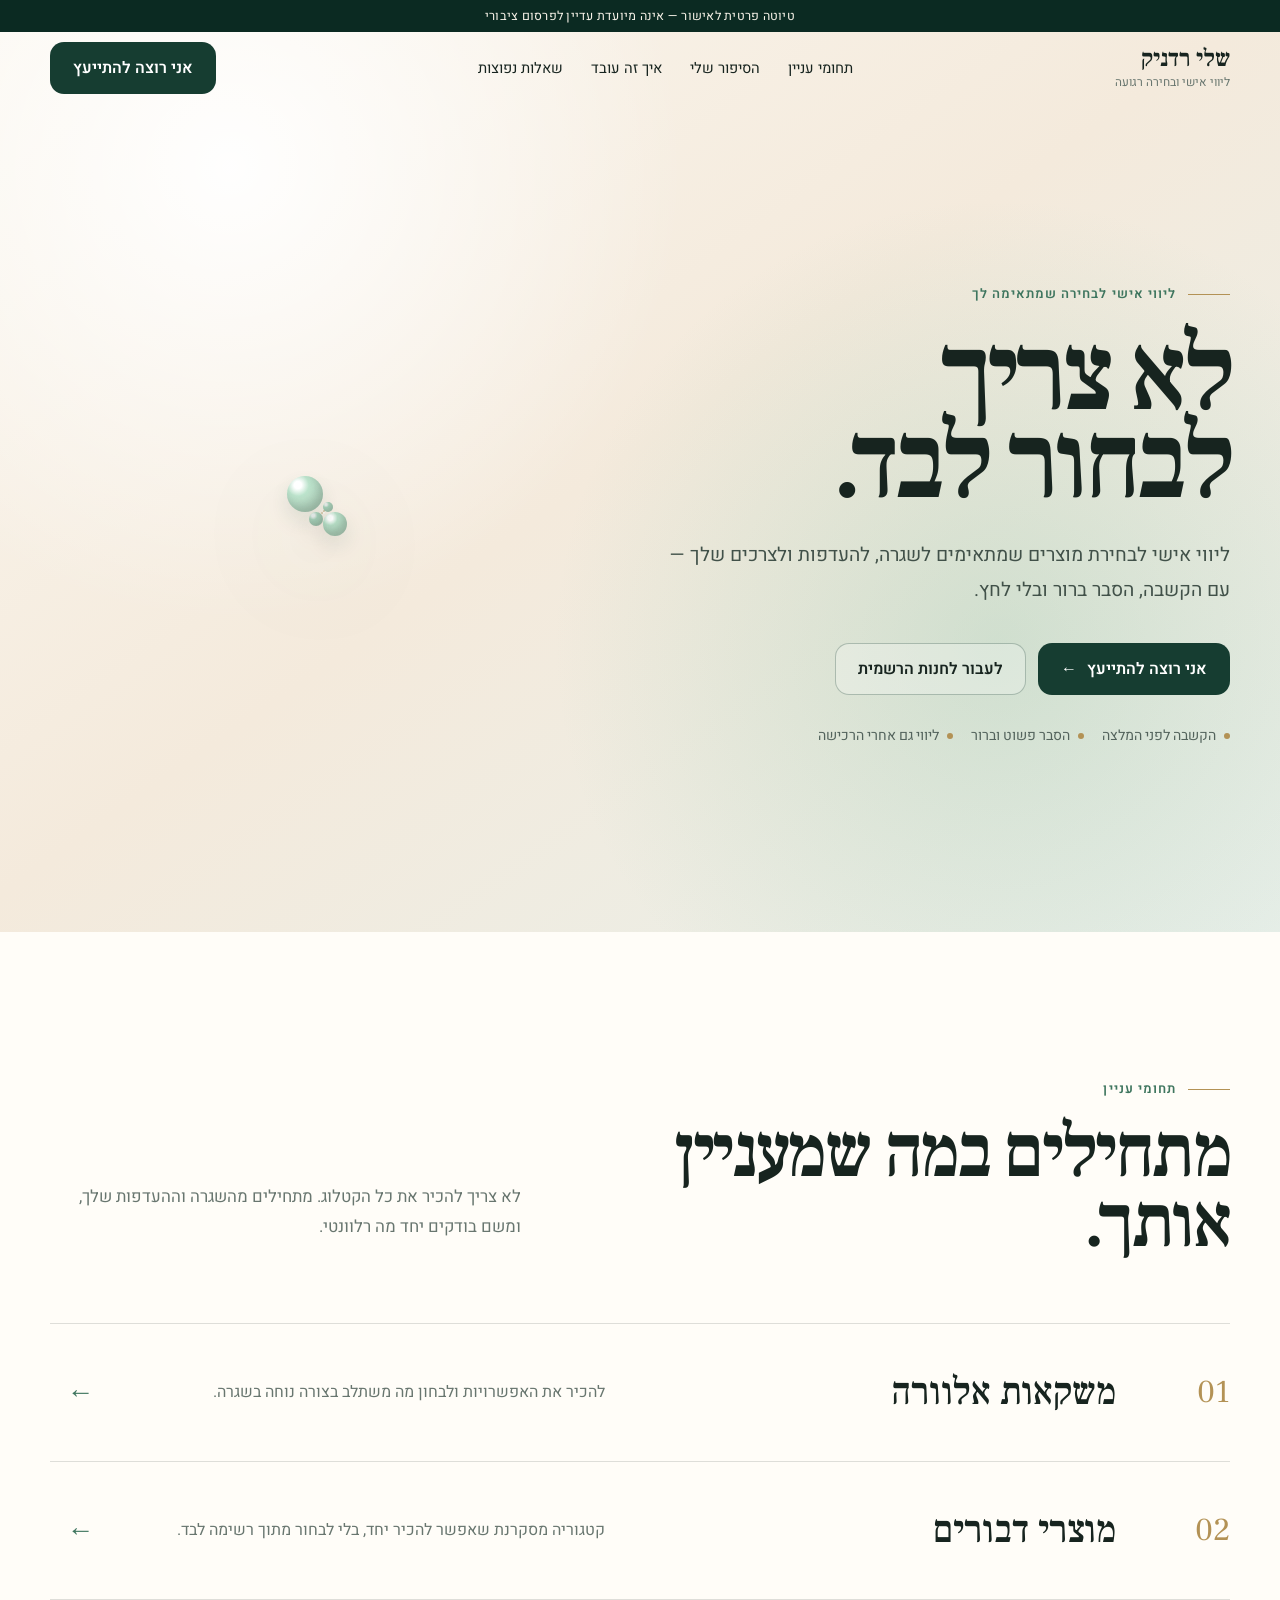
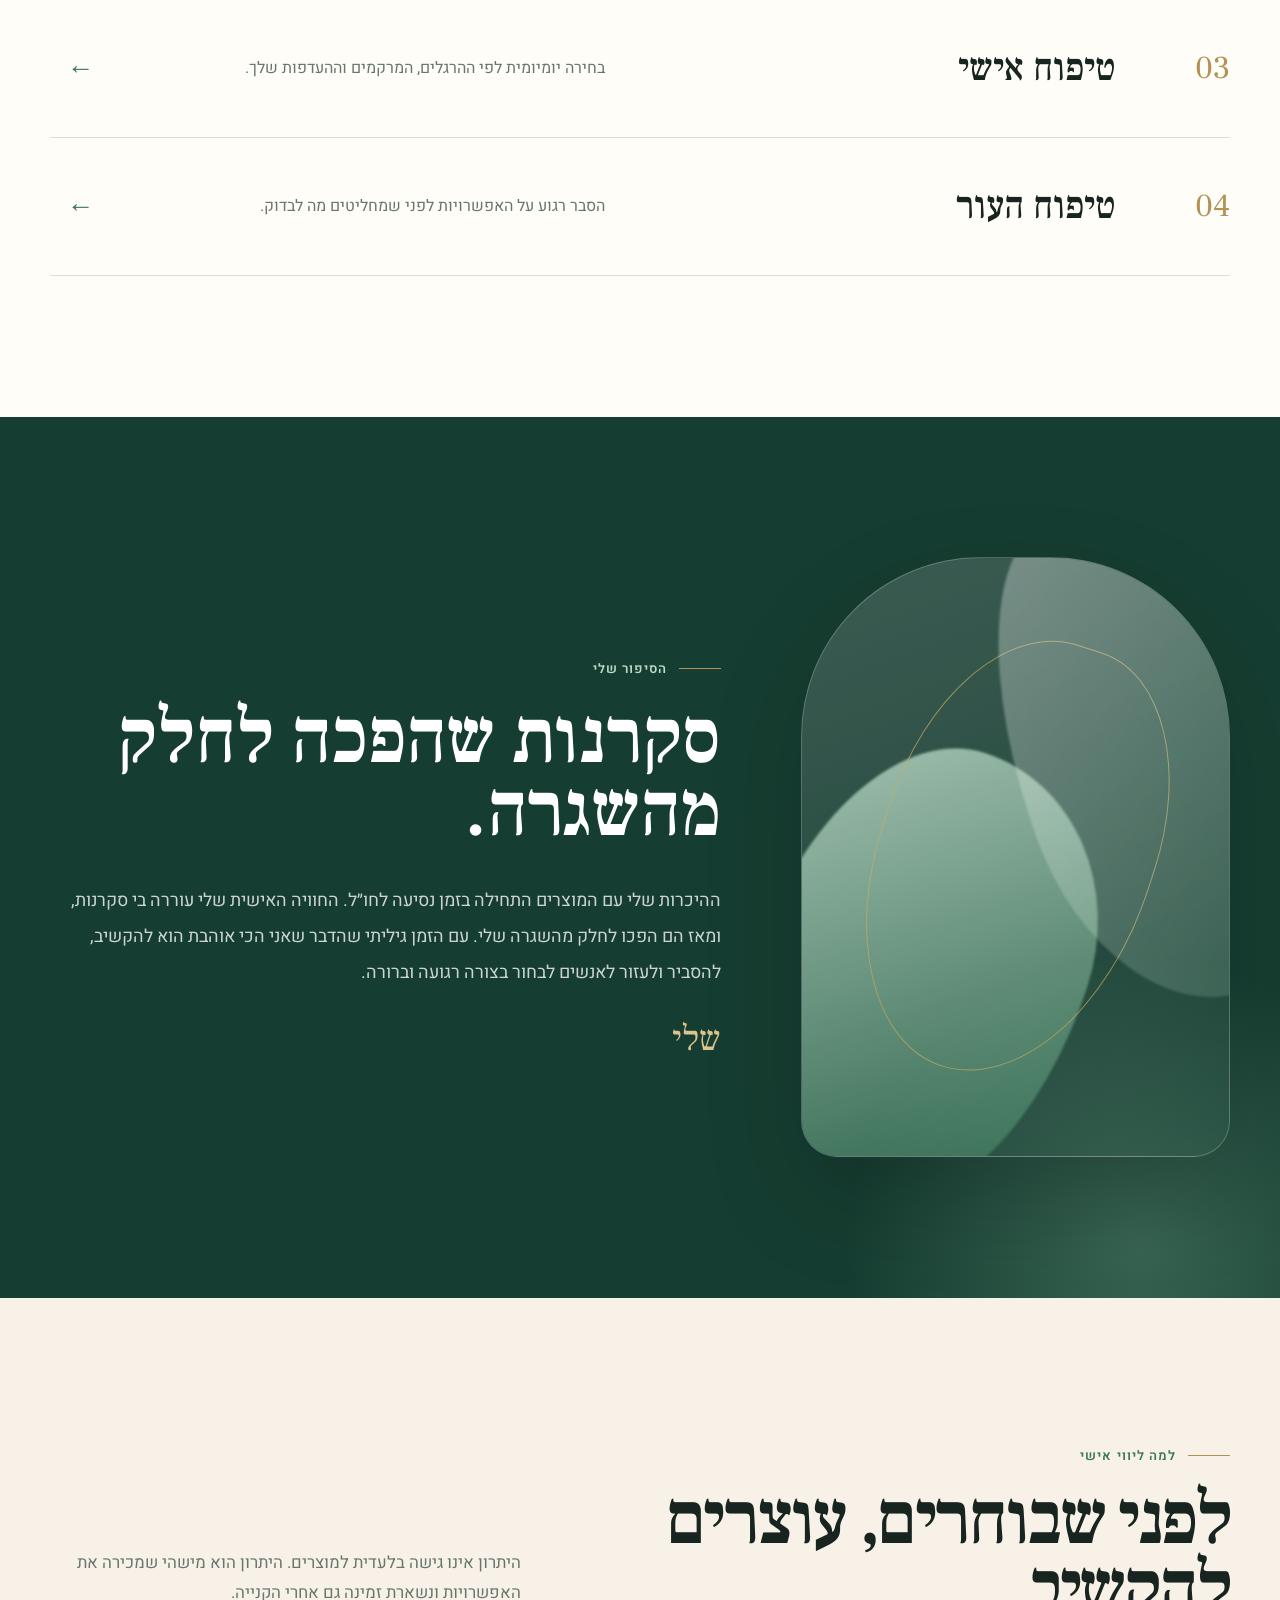
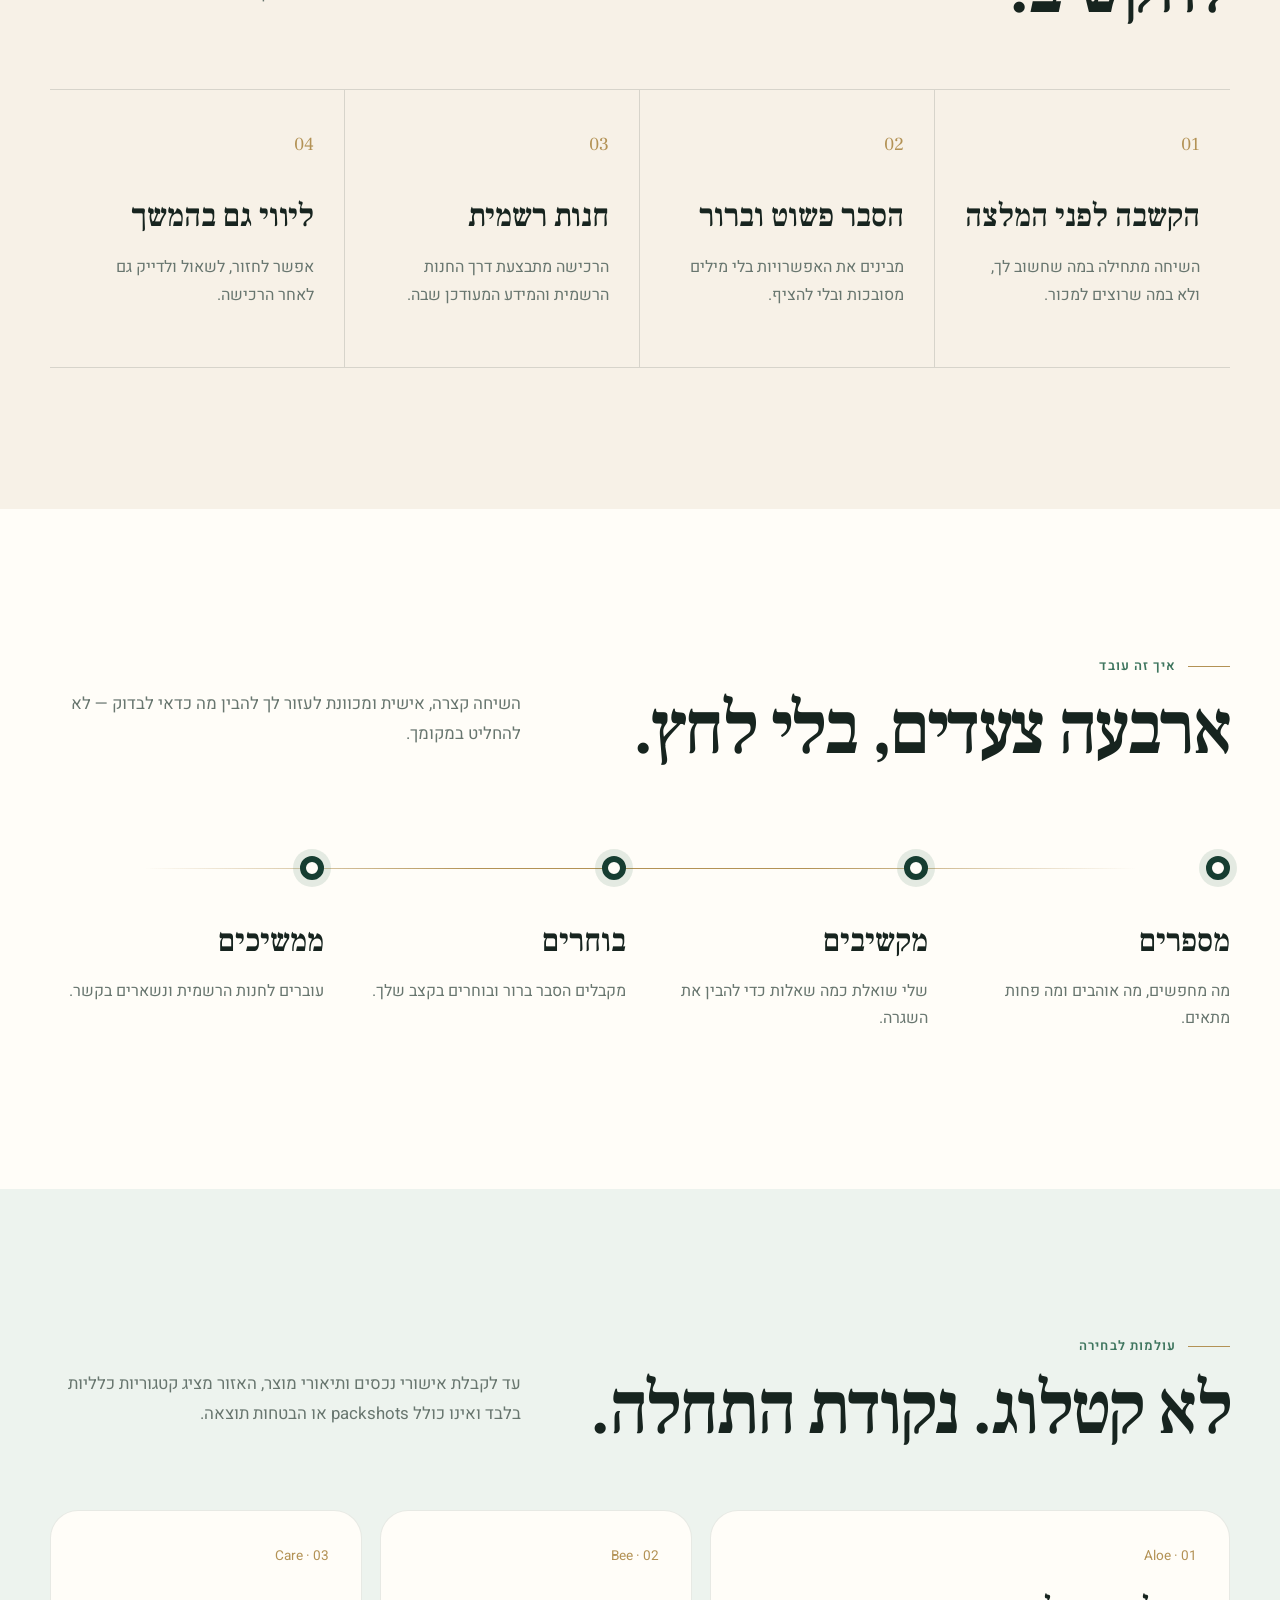
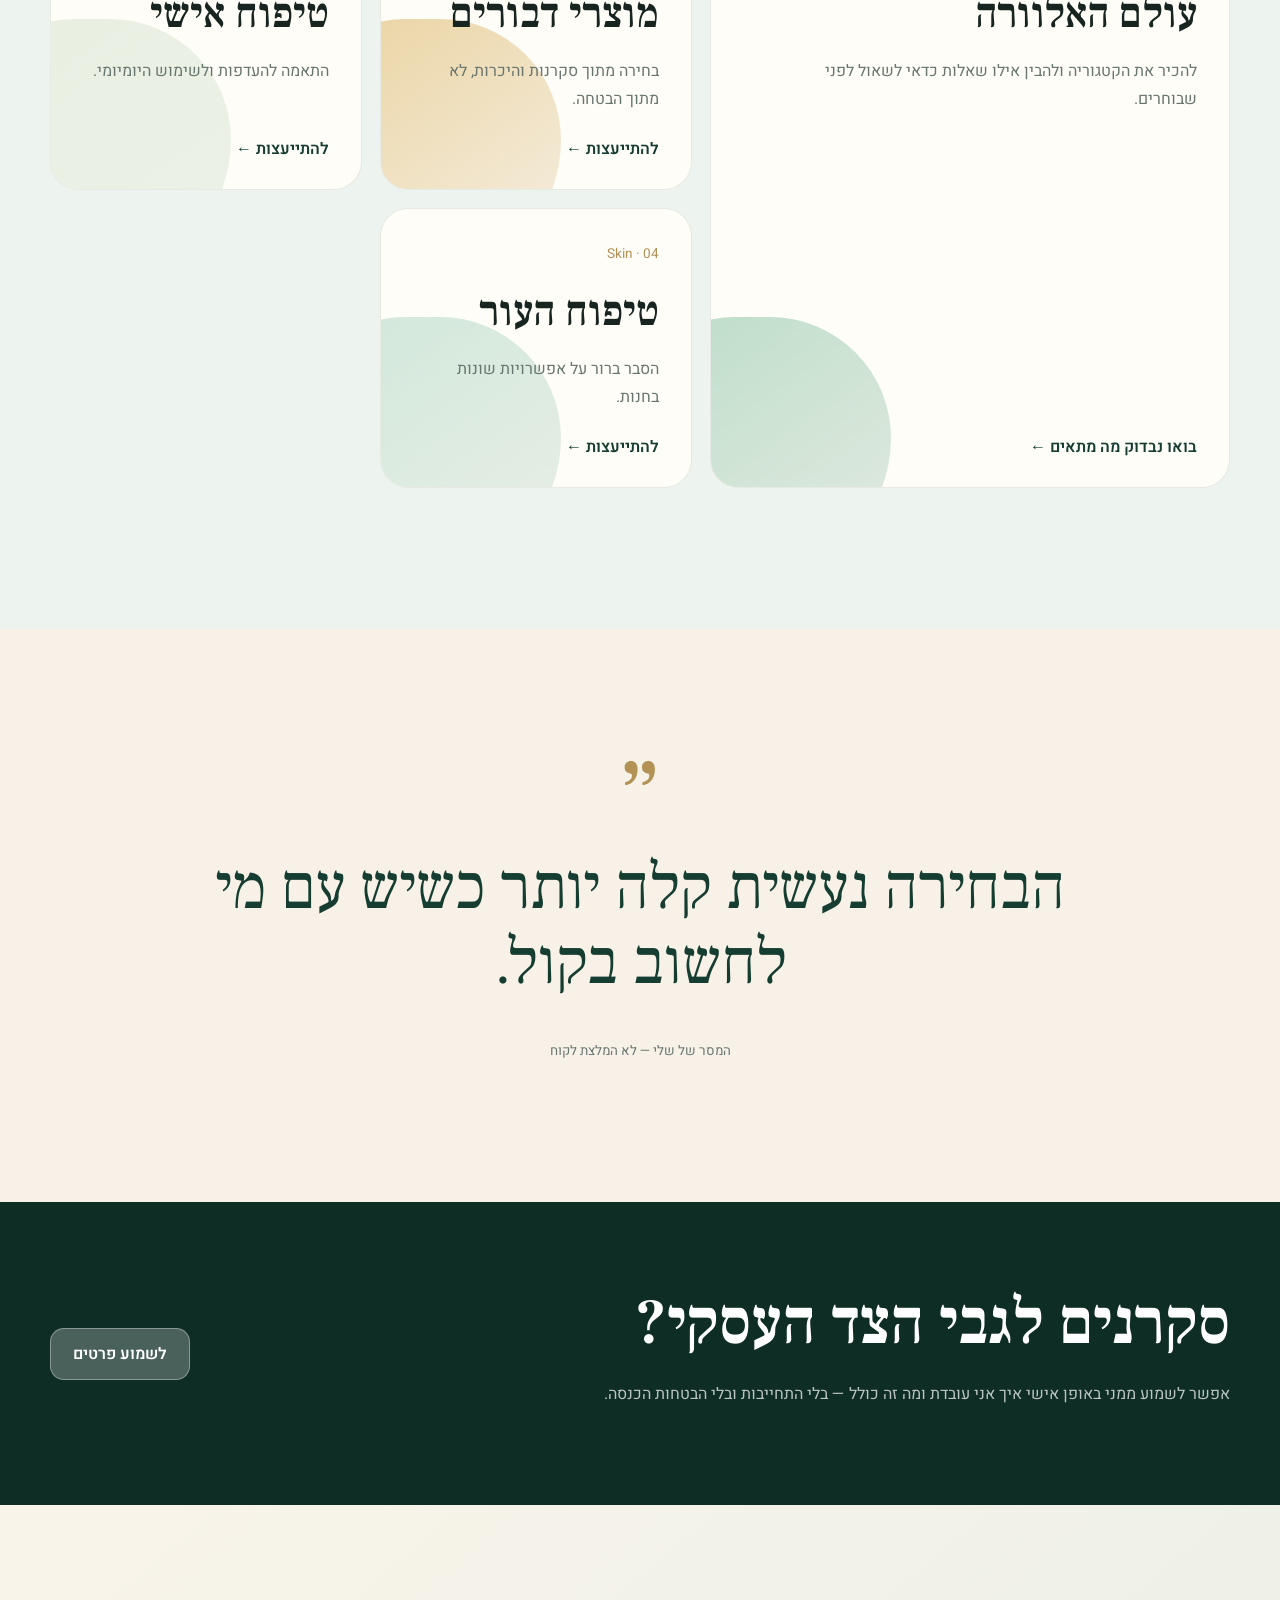
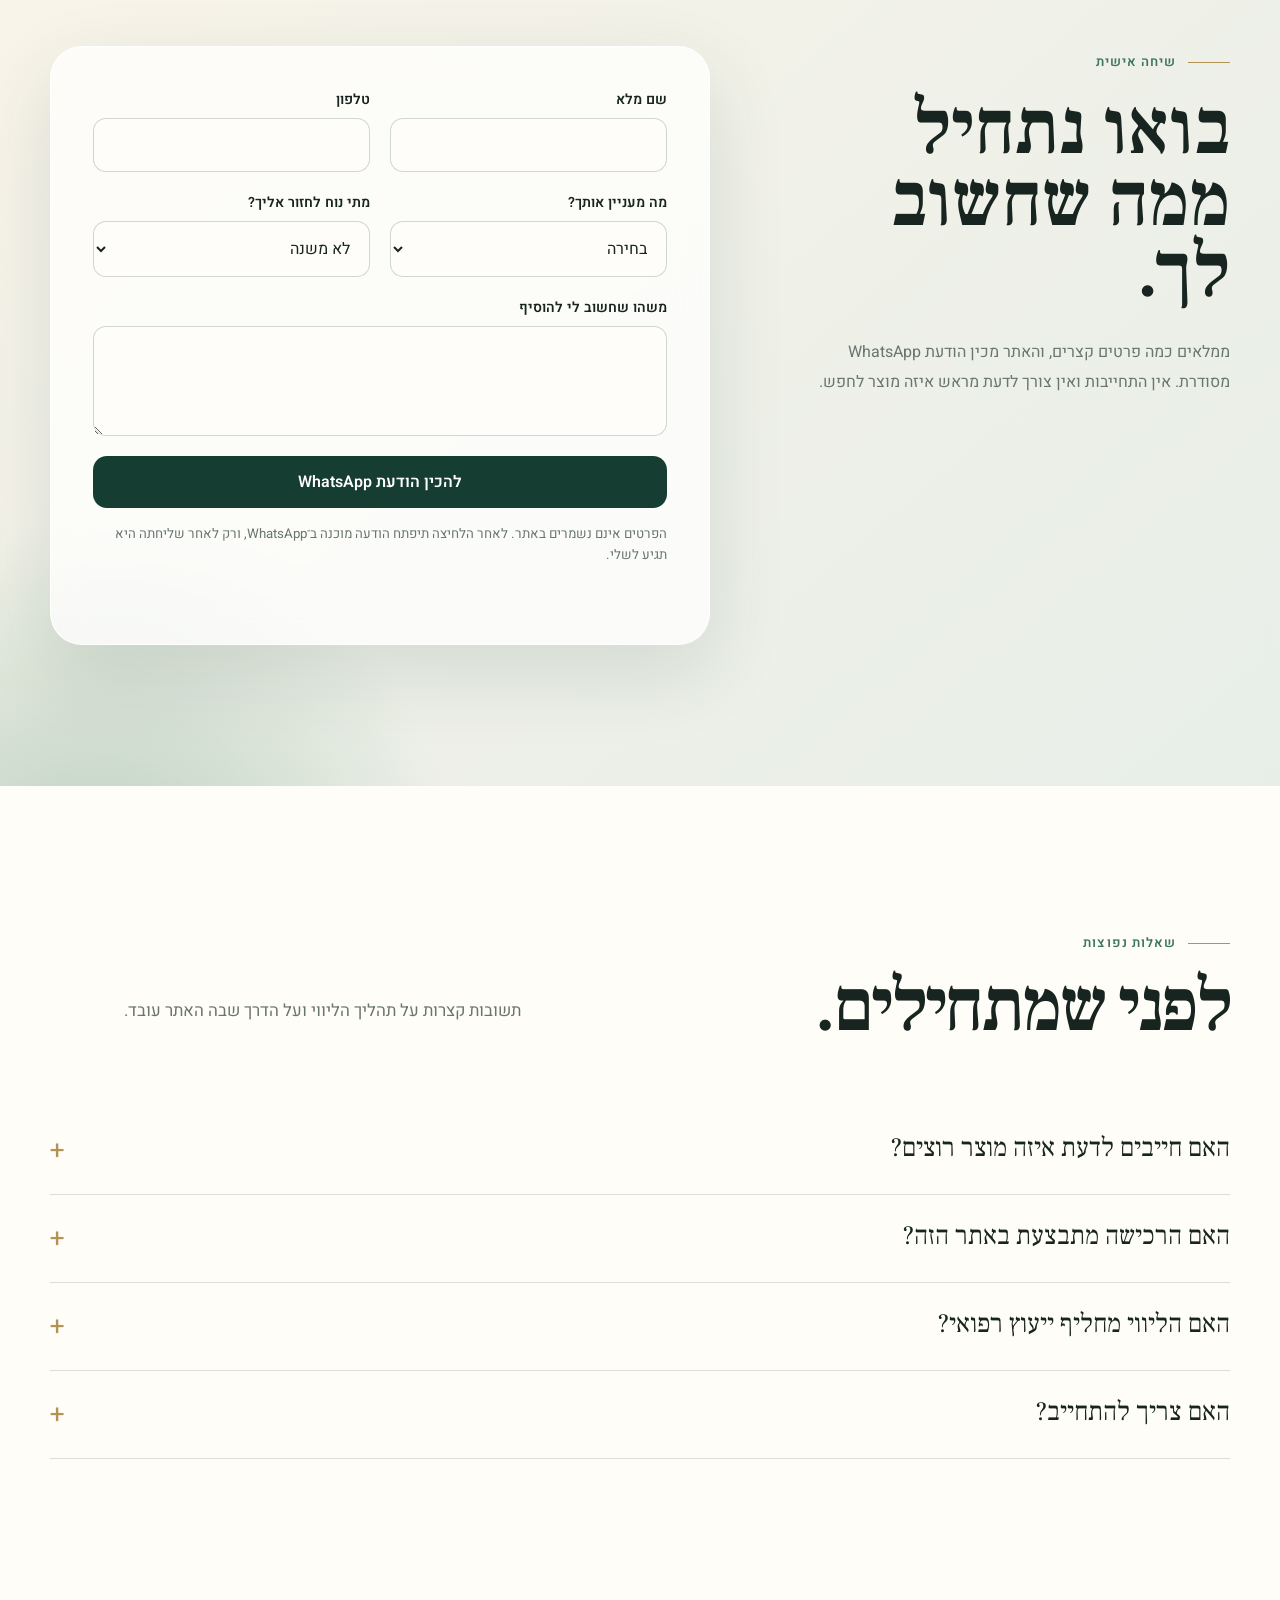
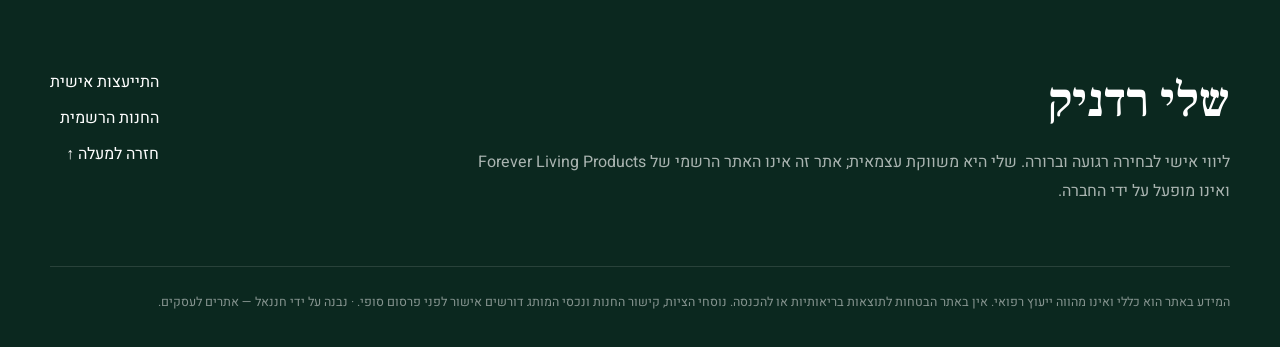
==== index.html @ 289d6b4d "Add finished animated website" ====
<!doctype html>
<html lang="he" dir="rtl">
<head>
  <meta charset="utf-8">
  <meta name="viewport" content="width=device-width,initial-scale=1,viewport-fit=cover">
  <meta name="theme-color" content="#153d31">
  <meta name="robots" content="noindex,nofollow">
  <meta name="description" content="ליווי אישי של שלי רדניק לבחירה רגועה וברורה מתוך מגוון מוצרי Forever.">
  <meta property="og:title" content="שלי רדניק — לא צריך לבחור לבד">
  <meta property="og:description" content="ליווי אישי, הקשבה והסבר ברור לפני ואחרי הרכישה.">
  <meta property="og:type" content="website">
  <title>שלי רדניק — ליווי אישי לבחירה רגועה</title>
  <link rel="preconnect" href="https://fonts.googleapis.com">
  <link rel="preconnect" href="https://fonts.gstatic.com" crossorigin>
  <link href="https://fonts.googleapis.com/css2?family=Frank+Ruhl+Libre:wght@500;600&family=Heebo:wght@400;500;600&display=swap" rel="stylesheet">
  <style>
    :root{--ivory:#f7f1e7;--paper:#fffdf8;--forest:#163d31;--forest-2:#0e2d25;--leaf:#3f765f;--aloe:#9ac7ad;--aloe-soft:#dcebe1;--ink:#17241f;--muted:#68766f;--gold:#b39255;--line:rgba(23,36,31,.14);--shadow:0 28px 80px rgba(18,55,44,.12);--radius:28px;--ease:cubic-bezier(.22,1,.36,1)}
    *{box-sizing:border-box}html{scroll-behavior:smooth;background:var(--ivory)}body{margin:0;background:var(--ivory);color:var(--ink);font-family:"Heebo",sans-serif;overflow-x:hidden}a{color:inherit;text-decoration:none}button,input,select,textarea{font:inherit}img,svg{display:block;max-width:100%}.container{width:min(1180px,calc(100% - 40px));margin-inline:auto}.skip{position:fixed;inset-inline-start:16px;top:-80px;z-index:9999;background:#fff;color:#000;padding:12px 16px;border-radius:12px}.skip:focus{top:16px}.preview{position:relative;z-index:80;text-align:center;background:#0b2a22;color:#f8f3e9;font-size:.78rem;padding:7px 16px;letter-spacing:.02em}.header{position:fixed;top:29px;inset-inline:0;z-index:70;transition:.4s var(--ease)}.header.scrolled{top:0;background:rgba(247,241,231,.88);backdrop-filter:blur(16px);border-bottom:1px solid var(--line)}.nav{height:78px;display:flex;align-items:center;justify-content:space-between;gap:24px}.brand{display:flex;flex-direction:column;line-height:1.05}.brand strong{font-family:"Frank Ruhl Libre",serif;font-size:1.5rem;font-weight:600}.brand span{font-size:.74rem;color:var(--muted);margin-top:6px}.links{display:flex;gap:28px;font-size:.92rem}.links a{position:relative}.links a:after{content:"";position:absolute;inset-inline:0;bottom:-8px;height:1px;background:var(--gold);transform:scaleX(0);transition:.3s}.links a:hover:after,.links a:focus-visible:after{transform:scaleX(1)}.nav-cta,.button{min-height:52px;display:inline-flex;align-items:center;justify-content:center;gap:10px;padding:0 22px;border-radius:14px;border:1px solid transparent;font-weight:600;transition:.3s var(--ease);cursor:pointer}.nav-cta,.primary{background:var(--forest);color:#fff}.nav-cta:hover,.primary:hover{background:var(--forest-2);transform:translateY(-2px)}.secondary{border-color:rgba(22,61,49,.28);background:rgba(255,255,255,.25)}.secondary:hover{background:#fff}.button:focus-visible,.nav-cta:focus-visible,.links a:focus-visible,input:focus-visible,select:focus-visible,textarea:focus-visible,summary:focus-visible{outline:3px solid rgba(179,146,85,.65);outline-offset:4px}.menu{display:none;border:0;background:transparent;width:44px;height:44px}.mobile-nav{display:none}
    .hero{min-height:100svh;position:relative;isolation:isolate;display:grid;align-items:center;padding:150px 0 90px;background:linear-gradient(145deg,#fbf7ef 0%,#f4eadc 48%,#e8efe9 100%)}.hero:before{content:"";position:absolute;inset:0;z-index:-4;background:radial-gradient(circle at 18% 15%,rgba(255,255,255,.95),transparent 35%),radial-gradient(circle at 78% 68%,rgba(121,184,151,.26),transparent 38%)}.hero-grid{display:grid;grid-template-columns:minmax(0,1.02fr) minmax(380px,.98fr);align-items:center;gap:64px}.hero-copy{position:relative;z-index:5}.kicker,.eyebrow{display:inline-flex;align-items:center;gap:12px;color:var(--leaf);font-size:.82rem;font-weight:600;letter-spacing:.08em}.kicker:before,.eyebrow:before{content:"";width:42px;height:1px;background:var(--gold)}h1,h2,h3{font-family:"Frank Ruhl Libre",serif;margin:0;font-weight:600}h1{font-size:clamp(4rem,8.4vw,8.8rem);line-height:.82;letter-spacing:-.045em;margin:28px 0 30px;max-width:760px}h1 span{display:block}.hero-copy>p{font-size:clamp(1.05rem,1.5vw,1.28rem);line-height:1.8;max-width:590px;color:#415149}.actions{display:flex;flex-wrap:wrap;gap:12px;margin-top:36px}.microtrust{display:flex;flex-wrap:wrap;gap:18px;margin-top:30px;color:#53635c;font-size:.88rem}.microtrust span{display:flex;align-items:center;gap:8px}.microtrust i{width:6px;height:6px;border-radius:50%;background:var(--gold)}
    .liquid-stage{position:relative;aspect-ratio:1/1;max-width:610px;margin-inline:auto;filter:drop-shadow(0 34px 55px rgba(27,74,57,.16))}.liquid-orb{position:absolute;border-radius:46% 54% 58% 42%/46% 43% 57% 54%;background:linear-gradient(145deg,rgba(255,255,255,.88),rgba(117,190,151,.28) 42%,rgba(22,73,54,.2));border:1px solid rgba(255,255,255,.72);box-shadow:inset 22px 18px 36px rgba(255,255,255,.55),inset -24px -30px 60px rgba(26,85,63,.14),0 24px 80px rgba(35,95,72,.15);backdrop-filter:blur(5px);animation:float 12s ease-in-out infinite}.orb-a{width:72%;height:72%;inset:9% 4% auto auto}.orb-b{width:46%;height:46%;inset:auto auto 5% 5%;animation-delay:-4s;animation-duration:14s}.orb-c{width:22%;height:22%;inset:8% auto auto 8%;animation-delay:-7s;animation-duration:10s}.leaf{position:absolute;width:14%;height:62%;bottom:10%;left:43%;border-radius:90% 10% 90% 10%/82% 14% 86% 18%;transform-origin:50% 100%;background:linear-gradient(90deg,rgba(17,76,52,.9),rgba(120,190,145,.72) 52%,rgba(236,255,241,.72));box-shadow:inset -8px 0 18px rgba(8,52,35,.22),0 18px 45px rgba(23,68,51,.14)}.leaf:nth-child(4){transform:rotate(-30deg) scale(.94)}.leaf:nth-child(5){transform:rotate(-14deg) scale(1.02)}.leaf:nth-child(6){transform:rotate(4deg) scale(1.08)}.leaf:nth-child(7){transform:rotate(22deg) scale(.98)}.leaf:nth-child(8){transform:rotate(38deg) scale(.88)}.water-ring{position:absolute;border:1px solid rgba(179,146,85,.5);border-radius:50%;animation:ring 8s ease-in-out infinite}.ring-a{width:86%;height:26%;left:5%;bottom:7%;transform:rotate(-8deg)}.ring-b{width:65%;height:20%;right:2%;top:16%;transform:rotate(14deg);animation-delay:-3s}.droplet{position:absolute;border-radius:50%;background:radial-gradient(circle at 30% 25%,#fff 0 10%,rgba(167,222,194,.75) 30%,rgba(39,109,78,.32));box-shadow:inset -4px -6px 10px rgba(14,63,44,.2),0 9px 22px rgba(25,71,53,.13);animation:drift 8s ease-in-out infinite}.drop-1{width:24px;height:24px;top:17%;left:18%}.drop-2{width:14px;height:14px;top:34%;right:2%;animation-delay:-2s}.drop-3{width:36px;height:36px;bottom:17%;right:10%;animation-delay:-5s}.drop-4{width:10px;height:10px;bottom:10%;left:17%;animation-delay:-3s}@keyframes float{0%,100%{transform:translate3d(0,0,0) rotate(-2deg) scale(1)}50%{transform:translate3d(0,-14px,0) rotate(2deg) scale(1.025)}}@keyframes drift{0%,100%{transform:translate3d(0,0,0)}50%{transform:translate3d(7px,-14px,0)}}@keyframes ring{0%,100%{opacity:.35;scale:.96}50%{opacity:.75;scale:1.03}}
    .section{padding:clamp(90px,11vw,160px) 0}.section-head{display:grid;grid-template-columns:1fr .72fr;gap:56px;align-items:end;margin-bottom:64px}.section-head h2{font-size:clamp(2.8rem,5.8vw,6.5rem);line-height:.94;letter-spacing:-.035em;margin-top:20px}.section-head p{color:var(--muted);font-size:1.05rem;line-height:1.8}.interests{background:var(--paper)}.interest-list{border-top:1px solid var(--line)}.interest{display:grid;grid-template-columns:90px 1fr 1fr 44px;align-items:center;gap:24px;min-height:138px;border-bottom:1px solid var(--line);transition:.35s var(--ease);cursor:pointer}.interest:hover{padding-inline:16px;background:linear-gradient(90deg,rgba(220,235,225,.5),transparent)}.num{font-family:"Frank Ruhl Libre";font-size:2rem;color:var(--gold)}.interest strong{font-family:"Frank Ruhl Libre";font-size:clamp(1.8rem,3vw,3rem);font-weight:500}.interest p{color:var(--muted);line-height:1.7}.interest .arrow{font-size:1.7rem;color:var(--leaf);transition:.3s}.interest:hover .arrow{transform:translateX(-7px)}
    .story{position:relative;background:var(--forest);color:#fff;overflow:hidden}.story:before{content:"";position:absolute;width:620px;height:620px;border-radius:50%;inset:auto -170px -260px auto;background:radial-gradient(circle,rgba(144,199,167,.28),transparent 67%)}.story-grid{display:grid;grid-template-columns:.78fr 1.22fr;gap:80px;align-items:center}.portrait-art{position:relative;min-height:600px;border-radius:180px 180px 36px 36px;background:linear-gradient(160deg,rgba(255,255,255,.16),rgba(255,255,255,.02));border:1px solid rgba(255,255,255,.22);overflow:hidden;box-shadow:0 40px 100px rgba(0,0,0,.16)}.portrait-art:before,.portrait-art:after{content:"";position:absolute;border-radius:48% 52% 42% 58%/58% 42% 58% 42%;filter:blur(1px)}.portrait-art:before{width:76%;height:76%;bottom:-7%;left:-10%;background:linear-gradient(145deg,rgba(211,239,220,.72),rgba(51,126,87,.5));transform:rotate(18deg)}.portrait-art:after{width:58%;height:85%;top:-9%;right:-8%;background:linear-gradient(145deg,rgba(255,255,255,.34),rgba(149,208,173,.16));transform:rotate(-20deg)}.portrait-line{position:absolute;inset:13% 18%;border:1px solid rgba(205,172,100,.65);border-radius:50% 45% 55% 50%;transform:rotate(18deg)}.story-copy .eyebrow{color:#badbc8}.story-copy h2{font-size:clamp(3rem,6vw,6.5rem);line-height:.95;margin:24px 0 34px}.story-copy p{font-size:1.12rem;line-height:2;color:rgba(255,255,255,.78);max-width:650px}.signature{font-family:"Frank Ruhl Libre";font-size:2.2rem;color:#dcc48d;margin-top:26px}
    .benefits{background:var(--ivory)}.benefit-grid{display:grid;grid-template-columns:repeat(4,1fr);gap:0;border-top:1px solid var(--line);border-bottom:1px solid var(--line)}.benefit{padding:42px 30px;min-height:270px;border-inline-start:1px solid var(--line)}.benefit:first-child{border-inline-start:0}.benefit .num{font-size:1.15rem}.benefit h3{font-size:2rem;margin:38px 0 16px}.benefit p{color:var(--muted);line-height:1.75}.process{background:var(--paper)}.steps{position:relative;display:grid;grid-template-columns:repeat(4,1fr);gap:28px}.steps:before{content:"";position:absolute;top:38px;inset-inline:8% 8%;height:1px;background:linear-gradient(90deg,transparent,var(--gold),var(--gold),transparent)}.step{position:relative;padding-top:90px}.step-dot{position:absolute;top:26px;inset-inline-start:0;width:24px;height:24px;border-radius:50%;background:var(--paper);border:6px solid var(--forest);box-shadow:0 0 0 7px rgba(63,118,95,.14)}.step h3{font-size:2rem;margin-bottom:14px}.step p{color:var(--muted);line-height:1.7}.categories{background:#edf3ee}.mosaic{display:grid;grid-template-columns:1.25fr .75fr .75fr;grid-template-rows:repeat(2,280px);gap:18px}.tile{position:relative;overflow:hidden;border-radius:var(--radius);padding:32px;background:var(--paper);border:1px solid rgba(22,61,49,.1);isolation:isolate}.tile:first-child{grid-row:1/3}.tile:before{content:"";position:absolute;z-index:-1;width:260px;height:260px;border-radius:46% 54% 62% 38%;left:-80px;bottom:-90px;background:linear-gradient(145deg,rgba(159,207,179,.7),rgba(31,100,70,.12));transition:.7s var(--ease)}.tile:nth-child(2):before{background:linear-gradient(145deg,rgba(222,188,112,.65),rgba(163,118,45,.1))}.tile:nth-child(3):before{background:linear-gradient(145deg,rgba(230,238,222,.9),rgba(71,135,88,.1))}.tile:nth-child(4):before{background:linear-gradient(145deg,rgba(203,229,215,.9),rgba(74,133,103,.12))}.tile:hover:before{transform:translate(22px,-18px) rotate(18deg) scale(1.12)}.tile span{color:var(--gold);font-size:.85rem}.tile h3{font-size:clamp(2rem,3.3vw,3.8rem);margin:20px 0 14px;max-width:350px}.tile p{color:var(--muted);max-width:380px;line-height:1.75}.tile a{position:absolute;bottom:28px;right:32px;font-weight:600;color:var(--forest)}
    .quote{background:var(--ivory)}.quote-wrap{max-width:940px;margin:auto;text-align:center}.quote-mark{font-family:"Frank Ruhl Libre";font-size:7rem;line-height:.4;color:var(--gold)}blockquote{font-family:"Frank Ruhl Libre";font-size:clamp(2.3rem,5vw,5.3rem);line-height:1.18;margin:36px 0;color:var(--forest)}.quote small{color:var(--muted)}.opportunity{background:var(--forest-2);color:#fff;padding:80px 0}.opportunity-inner{display:grid;grid-template-columns:1fr auto;gap:30px;align-items:center}.opportunity h2{font-size:clamp(2.5rem,5vw,5rem)}.opportunity p{color:rgba(255,255,255,.72);max-width:680px;line-height:1.8}.opportunity .secondary{color:#fff;border-color:rgba(255,255,255,.35)}
    .guidance{position:relative;overflow:hidden;background:linear-gradient(140deg,#f9f4e9,#e7eee8)}.guidance:before{content:"";position:absolute;width:780px;height:780px;border-radius:50%;left:-300px;bottom:-500px;background:radial-gradient(circle,rgba(73,137,103,.32),transparent 68%)}.guidance-grid{display:grid;grid-template-columns:.8fr 1.2fr;gap:80px;align-items:start}.guidance-copy h2{font-size:clamp(3.2rem,6vw,6.5rem);line-height:.93;margin:22px 0 28px}.guidance-copy p{color:var(--muted);line-height:1.9}.form{position:relative;background:rgba(255,255,255,.74);border:1px solid rgba(255,255,255,.9);backdrop-filter:blur(18px);padding:42px;border-radius:32px;box-shadow:var(--shadow)}.form-grid{display:grid;grid-template-columns:1fr 1fr;gap:20px}.field{display:flex;flex-direction:column;gap:8px}.field.full{grid-column:1/-1}.field label{font-size:.88rem;font-weight:600}.field input,.field select,.field textarea{width:100%;border:1px solid rgba(22,61,49,.2);background:#fffdf9;border-radius:13px;padding:14px 15px;color:var(--ink);min-height:50px}.field textarea{min-height:110px;resize:vertical}.form-note{font-size:.83rem;color:var(--muted);line-height:1.55;margin-top:16px}.form-status{min-height:24px;margin-top:12px;color:var(--forest);font-weight:600}.faq{background:var(--paper)}details{border-bottom:1px solid var(--line);padding:24px 0}summary{cursor:pointer;font-family:"Frank Ruhl Libre";font-size:1.65rem;list-style:none;display:flex;justify-content:space-between;gap:20px}summary::-webkit-details-marker{display:none}summary:after{content:"+";color:var(--gold);font-family:"Heebo"}details[open] summary:after{content:"−"}details p{color:var(--muted);line-height:1.8;max-width:800px}.footer{background:#0b281f;color:#fff;padding:70px 0 34px}.footer-grid{display:grid;grid-template-columns:1fr auto;gap:60px}.footer h2{font-size:3rem}.footer p{max-width:760px;color:rgba(255,255,255,.65);line-height:1.8}.footer-links{display:grid;gap:12px;align-content:start}.legal{border-top:1px solid rgba(255,255,255,.12);margin-top:44px;padding-top:24px;font-size:.78rem;color:rgba(255,255,255,.5);line-height:1.8}.reveal{opacity:0;transform:translateY(30px);transition:opacity .75s var(--ease),transform .75s var(--ease)}.reveal.visible{opacity:1;transform:none}.intro{opacity:0;transform:translateY(26px);animation:intro .85s var(--ease) forwards}.intro-2{animation-delay:.08s}.intro-3{animation-delay:.16s}.intro-4{animation-delay:.26s}.intro-5{animation-delay:.36s}@keyframes intro{to{opacity:1;transform:none}}
    @media(max-width:900px){.links,.nav-cta{display:none}.menu{display:block}.mobile-nav{position:fixed;inset:107px 20px auto;z-index:68;background:rgba(255,253,248,.96);border:1px solid var(--line);border-radius:20px;padding:14px;box-shadow:var(--shadow);transform:translateY(-18px);opacity:0;pointer-events:none;transition:.3s}.mobile-nav.open{display:grid;opacity:1;transform:none;pointer-events:auto}.mobile-nav a{padding:13px 10px;border-bottom:1px solid var(--line)}.hero{padding-top:145px}.hero-grid,.story-grid,.guidance-grid{grid-template-columns:1fr}.hero-copy{order:1}.liquid-stage{order:0;width:min(85vw,520px)}h1{font-size:clamp(4.4rem,17vw,7rem)}.section-head{grid-template-columns:1fr;gap:22px}.interest{grid-template-columns:54px 1fr 34px}.interest p{grid-column:2/3;margin-top:-16px}.benefit-grid{grid-template-columns:1fr 1fr}.benefit:nth-child(3){border-inline-start:0;border-top:1px solid var(--line)}.benefit:nth-child(4){border-top:1px solid var(--line)}.steps{grid-template-columns:1fr 1fr}.steps:before{display:none}.step{padding-top:48px}.step-dot{top:8px}.mosaic{grid-template-columns:1fr 1fr;grid-template-rows:380px 250px 250px}.tile:first-child{grid-column:1/-1;grid-row:auto}.opportunity-inner{grid-template-columns:1fr}.footer-grid{grid-template-columns:1fr}.portrait-art{min-height:480px}}
    @media(max-width:620px){.container{width:min(100% - 32px,1180px)}.preview{font-size:.7rem}.header{top:28px}.nav{height:68px}.brand strong{font-size:1.3rem}.hero{min-height:auto;padding:118px 0 72px}.hero-grid{gap:20px}.liquid-stage{width:96vw;margin-inline:-12vw 0;max-width:none}.hero-copy{margin-top:-30px}h1{font-size:clamp(4rem,20vw,6rem);margin:22px 0}.hero-copy>p{font-size:1rem}.actions{display:grid}.button{width:100%}.microtrust{gap:10px;font-size:.78rem}.section{padding:86px 0}.section-head{margin-bottom:42px}.section-head h2{font-size:clamp(2.8rem,14vw,4.5rem)}.interest{min-height:150px;grid-template-columns:44px 1fr 28px;gap:10px}.interest strong{font-size:2rem}.benefit-grid{grid-template-columns:1fr}.benefit{border-inline-start:0;border-top:1px solid var(--line);min-height:auto}.benefit:first-child{border-top:0}.steps{grid-template-columns:1fr}.mosaic{display:grid;grid-template-columns:1fr;grid-template-rows:auto}.tile,.tile:first-child{min-height:310px;grid-column:auto}.quote-mark{font-size:5rem}blockquote{font-size:2.4rem}.form{padding:24px}.form-grid{grid-template-columns:1fr}.field.full{grid-column:auto}.portrait-art{min-height:410px}.opportunity{padding:64px 0}.footer h2{font-size:2.5rem}}
    @media(prefers-reduced-motion:reduce){html{scroll-behavior:auto}*,*:before,*:after{animation-duration:.01ms!important;animation-iteration-count:1!important;transition-duration:.01ms!important}.reveal,.intro{opacity:1!important;transform:none!important}.liquid-orb,.droplet,.water-ring{animation:none!important}}
  </style>
</head>
<body>
<a class="skip" href="#main">דלגו לתוכן</a>
<div class="preview">טיוטה פרטית לאישור — אינה מיועדת עדיין לפרסום ציבורי</div>
<header class="header" id="header"><div class="container nav"><a class="brand" href="#top"><strong>שלי רדניק</strong><span>ליווי אישי ובחירה רגועה</span></a><nav class="links" aria-label="ניווט ראשי"><a href="#interests">תחומי עניין</a><a href="#story">הסיפור שלי</a><a href="#process">איך זה עובד</a><a href="#faq">שאלות נפוצות</a></nav><a class="nav-cta" href="#guidance">אני רוצה להתייעץ</a><button class="menu" id="menu" aria-label="פתיחת תפריט" aria-expanded="false">☰</button></div><nav class="mobile-nav" id="mobileNav"><a href="#interests">תחומי עניין</a><a href="#story">הסיפור שלי</a><a href="#process">איך זה עובד</a><a href="#faq">שאלות נפוצות</a><a href="#guidance">אני רוצה להתייעץ</a></nav></header>
<main id="main">
<section class="hero" id="top"><div class="container hero-grid"><div class="hero-copy"><span class="kicker intro intro-1">ליווי אישי לבחירה שמתאימה לך</span><h1><span class="intro intro-2">לא צריך</span><span class="intro intro-3">לבחור לבד.</span></h1><p class="intro intro-4">ליווי אישי לבחירת מוצרים שמתאימים לשגרה, להעדפות ולצרכים שלך — עם הקשבה, הסבר ברור ובלי לחץ.</p><div class="actions intro intro-5"><a class="button primary" href="#guidance">אני רוצה להתייעץ <span>←</span></a><a class="button secondary shop" href="https://flpil.co.il/?agent=64213" target="_blank" rel="noreferrer">לעבור לחנות הרשמית</a></div><div class="microtrust intro intro-5"><span><i></i>הקשבה לפני המלצה</span><span><i></i>הסבר פשוט וברור</span><span><i></i>ליווי גם אחרי הרכישה</span></div></div><div class="liquid-stage" aria-hidden="true"><div class="liquid-orb orb-a"></div><div class="liquid-orb orb-b"></div><div class="liquid-orb orb-c"></div><i class="leaf"></i><i class="leaf"></i><i class="leaf"></i><i class="leaf"></i><i class="leaf"></i><i class="water-ring ring-a"></i><i class="water-ring ring-b"></i><i class="droplet drop-1"></i><i class="droplet drop-2"></i><i class="droplet drop-3"></i><i class="droplet drop-4"></i></div></div></section>
<section class="section interests" id="interests"><div class="container"><div class="section-head reveal"><div><span class="eyebrow">תחומי עניין</span><h2>מתחילים במה שמעניין אותך.</h2></div><p>לא צריך להכיר את כל הקטלוג. מתחילים מהשגרה וההעדפות שלך, ומשם בודקים יחד מה רלוונטי.</p></div><div class="interest-list"><a class="interest reveal category" href="#guidance" data-category="משקאות אלוורה"><span class="num">01</span><strong>משקאות אלוורה</strong><p>להכיר את האפשרויות ולבחון מה משתלב בצורה נוחה בשגרה.</p><span class="arrow">←</span></a><a class="interest reveal category" href="#guidance" data-category="מוצרי דבורים"><span class="num">02</span><strong>מוצרי דבורים</strong><p>קטגוריה מסקרנת שאפשר להכיר יחד, בלי לבחור מתוך רשימה לבד.</p><span class="arrow">←</span></a><a class="interest reveal category" href="#guidance" data-category="טיפוח אישי"><span class="num">03</span><strong>טיפוח אישי</strong><p>בחירה יומיומית לפי ההרגלים, המרקמים וההעדפות שלך.</p><span class="arrow">←</span></a><a class="interest reveal category" href="#guidance" data-category="טיפוח העור"><span class="num">04</span><strong>טיפוח העור</strong><p>הסבר רגוע על האפשרויות לפני שמחליטים מה לבדוק.</p><span class="arrow">←</span></a></div></div></section>
<section class="section story" id="story"><div class="container story-grid"><div class="portrait-art reveal"><i class="portrait-line"></i></div><div class="story-copy reveal"><span class="eyebrow">הסיפור שלי</span><h2>סקרנות שהפכה לחלק מהשגרה.</h2><p>ההיכרות שלי עם המוצרים התחילה בזמן נסיעה לחו״ל. החוויה האישית שלי עוררה בי סקרנות, ומאז הם הפכו לחלק מהשגרה שלי. עם הזמן גיליתי שהדבר שאני הכי אוהבת הוא להקשיב, להסביר ולעזור לאנשים לבחור בצורה רגועה וברורה.</p><div class="signature">שלי</div></div></div></section>
<section class="section benefits"><div class="container"><div class="section-head reveal"><div><span class="eyebrow">למה ליווי אישי</span><h2>לפני שבוחרים, עוצרים להקשיב.</h2></div><p>היתרון אינו גישה בלעדית למוצרים. היתרון הוא מישהי שמכירה את האפשרויות ונשארת זמינה גם אחרי הקנייה.</p></div><div class="benefit-grid"><article class="benefit reveal"><span class="num">01</span><h3>הקשבה לפני המלצה</h3><p>השיחה מתחילה במה שחשוב לך, ולא במה שרוצים למכור.</p></article><article class="benefit reveal"><span class="num">02</span><h3>הסבר פשוט וברור</h3><p>מבינים את האפשרויות בלי מילים מסובכות ובלי להציף.</p></article><article class="benefit reveal"><span class="num">03</span><h3>חנות רשמית</h3><p>הרכישה מתבצעת דרך החנות הרשמית והמידע המעודכן שבה.</p></article><article class="benefit reveal"><span class="num">04</span><h3>ליווי גם בהמשך</h3><p>אפשר לחזור, לשאול ולדייק גם לאחר הרכישה.</p></article></div></div></section>
<section class="section process" id="process"><div class="container"><div class="section-head reveal"><div><span class="eyebrow">איך זה עובד</span><h2>ארבעה צעדים, בלי לחץ.</h2></div><p>השיחה קצרה, אישית ומכוונת לעזור לך להבין מה כדאי לבדוק — לא להחליט במקומך.</p></div><div class="steps"><article class="step reveal"><i class="step-dot"></i><h3>מספרים</h3><p>מה מחפשים, מה אוהבים ומה פחות מתאים.</p></article><article class="step reveal"><i class="step-dot"></i><h3>מקשיבים</h3><p>שלי שואלת כמה שאלות כדי להבין את השגרה.</p></article><article class="step reveal"><i class="step-dot"></i><h3>בוחרים</h3><p>מקבלים הסבר ברור ובוחרים בקצב שלך.</p></article><article class="step reveal"><i class="step-dot"></i><h3>ממשיכים</h3><p>עוברים לחנות הרשמית ונשארים בקשר.</p></article></div></div></section>
<section class="section categories"><div class="container"><div class="section-head reveal"><div><span class="eyebrow">עולמות לבחירה</span><h2>לא קטלוג. נקודת התחלה.</h2></div><p>עד לקבלת אישורי נכסים ותיאורי מוצר, האזור מציג קטגוריות כלליות בלבד ואינו כולל packshots או הבטחות תוצאה.</p></div><div class="mosaic"><article class="tile reveal"><span>01 · Aloe</span><h3>עולם האלוורה</h3><p>להכיר את הקטגוריה ולהבין אילו שאלות כדאי לשאול לפני שבוחרים.</p><a href="#guidance">בואו נבדוק מה מתאים ←</a></article><article class="tile reveal"><span>02 · Bee</span><h3>מוצרי דבורים</h3><p>בחירה מתוך סקרנות והיכרות, לא מתוך הבטחה.</p><a href="#guidance">להתייעצות ←</a></article><article class="tile reveal"><span>03 · Care</span><h3>טיפוח אישי</h3><p>התאמה להעדפות ולשימוש היומיומי.</p><a href="#guidance">להתייעצות ←</a></article><article class="tile reveal"><span>04 · Skin</span><h3>טיפוח העור</h3><p>הסבר ברור על אפשרויות שונות בחנות.</p><a href="#guidance">להתייעצות ←</a></article></div></div></section>
<section class="section quote"><div class="container quote-wrap reveal"><div class="quote-mark">״</div><blockquote>הבחירה נעשית קלה יותר כשיש עם מי לחשוב בקול.</blockquote><small>המסר של שלי — לא המלצת לקוח</small></div></section>
<section class="opportunity"><div class="container opportunity-inner reveal"><div><h2>סקרנים לגבי הצד העסקי?</h2><p>אפשר לשמוע ממני באופן אישי איך אני עובדת ומה זה כולל — בלי התחייבות ובלי הבטחות הכנסה.</p></div><a class="button secondary" href="#guidance" data-opportunity>לשמוע פרטים</a></div></section>
<section class="section guidance" id="guidance"><div class="container guidance-grid"><div class="guidance-copy reveal"><span class="eyebrow">שיחה אישית</span><h2>בואו נתחיל ממה שחשוב לך.</h2><p>ממלאים כמה פרטים קצרים, והאתר מכין הודעת WhatsApp מסודרת. אין התחייבות ואין צורך לדעת מראש איזה מוצר לחפש.</p></div><form class="form reveal" id="form"><div class="form-grid"><div class="field"><label for="name">שם מלא</label><input id="name" name="name" autocomplete="name" required></div><div class="field"><label for="phone">טלפון</label><input id="phone" name="phone" inputmode="tel" autocomplete="tel" required></div><div class="field"><label for="interest">מה מעניין אותך?</label><select id="interest" name="interest" required><option value="">בחירה</option><option>משקאות אלוורה</option><option>מוצרי דבורים</option><option>טיפוח אישי</option><option>טיפוח העור</option><option>הצד העסקי</option><option>אני עדיין לא בטוח/ה</option></select></div><div class="field"><label for="contactTime">מתי נוח לחזור אליך?</label><select id="contactTime" name="contactTime"><option>לא משנה</option><option>בוקר</option><option>צהריים</option><option>ערב</option></select></div><div class="field full"><label for="note">משהו שחשוב לי להוסיף</label><textarea id="note" name="note"></textarea></div><div class="field full"><button class="button primary" type="submit">להכין הודעת WhatsApp</button></div></div><p class="form-note">הפרטים אינם נשמרים באתר. לאחר הלחיצה תיפתח הודעה מוכנה ב־WhatsApp, ורק לאחר שליחתה היא תגיע לשלי.</p><div class="form-status" id="status" aria-live="polite"></div></form></div></section>
<section class="section faq" id="faq"><div class="container"><div class="section-head reveal"><div><span class="eyebrow">שאלות נפוצות</span><h2>לפני שמתחילים.</h2></div><p>תשובות קצרות על תהליך הליווי ועל הדרך שבה האתר עובד.</p></div><div class="reveal"><details><summary>האם חייבים לדעת איזה מוצר רוצים?</summary><p>לא. אפשר להתחיל מתחום עניין, העדפה או שאלה כללית, ומשם להבין מה כדאי לבדוק.</p></details><details><summary>האם הרכישה מתבצעת באתר הזה?</summary><p>לא. האתר מציג את הליווי האישי של שלי. הרכישה עצמה מתבצעת דרך החנות הרשמית.</p></details><details><summary>האם הליווי מחליף ייעוץ רפואי?</summary><p>לא. המידע כללי ואינו ייעוץ רפואי, אבחון או המלצה טיפולית.</p></details><details><summary>האם צריך להתחייב?</summary><p>לא. אפשר להתייעץ, לשאול ולהחליט בקצב שלך.</p></details></div></div></section>
</main>
<footer class="footer"><div class="container"><div class="footer-grid"><div><h2>שלי רדניק</h2><p>ליווי אישי לבחירה רגועה וברורה. שלי היא משווקת עצמאית; אתר זה אינו האתר הרשמי של Forever Living Products ואינו מופעל על ידי החברה.</p></div><div class="footer-links"><a href="#guidance">התייעצות אישית</a><a class="shop" href="https://flpil.co.il/?agent=64213" target="_blank" rel="noreferrer">החנות הרשמית</a><a href="#top">חזרה למעלה ↑</a></div></div><div class="legal">המידע באתר הוא כללי ואינו מהווה ייעוץ רפואי. אין באתר הבטחות לתוצאות בריאותיות או להכנסה. נוסחי הציות, קישור החנות ונכסי המותג דורשים אישור לפני פרסום סופי. · נבנה על ידי חננאל — אתרים לעסקים.</div></div></footer>
<script>
  const CONFIG={whatsappNumber:"",shopUrl:"https://flpil.co.il/?agent=64213"};
  const header=document.getElementById('header'),menu=document.getElementById('menu'),mobileNav=document.getElementById('mobileNav');
  addEventListener('scroll',()=>header.classList.toggle('scrolled',scrollY>40),{passive:true});
  menu.addEventListener('click',()=>{const open=mobileNav.classList.toggle('open');menu.setAttribute('aria-expanded',String(open));menu.textContent=open?'✕':'☰'});
  mobileNav.querySelectorAll('a').forEach(a=>a.addEventListener('click',()=>{mobileNav.classList.remove('open');menu.setAttribute('aria-expanded','false');menu.textContent='☰'}));
  const reduced=matchMedia('(prefers-reduced-motion: reduce)').matches;
  if(!reduced){const io=new IntersectionObserver(entries=>entries.forEach(e=>{if(e.isIntersecting){e.target.classList.add('visible');io.unobserve(e.target)}}),{threshold:.12,rootMargin:'0px 0px -40px'});document.querySelectorAll('.reveal').forEach(el=>io.observe(el));}else document.querySelectorAll('.reveal').forEach(el=>el.classList.add('visible'));
  const interest=document.getElementById('interest');
  document.querySelectorAll('.category').forEach(a=>a.addEventListener('click',()=>{interest.value=a.dataset.category||''}));
  document.querySelector('[data-opportunity]').addEventListener('click',()=>{interest.value='הצד העסקי'});
  document.querySelectorAll('.shop').forEach(a=>a.href=CONFIG.shopUrl);
  const form=document.getElementById('form'),status=document.getElementById('status');
  form.addEventListener('submit',e=>{e.preventDefault();if(!form.reportValidity())return;const data=new FormData(form);const phone=String(data.get('phone')||'').replace(/[^0-9+]/g,'');if(phone.replace(/\D/g,'').length<9){status.textContent='בדקו שמספר הטלפון מלא.';document.getElementById('phone').focus();return;}const text=`היי שלי, הגעתי דרך האתר ואשמח להתייעץ.\n\nשם: ${data.get('name')}\nטלפון: ${data.get('phone')}\nתחום עניין: ${data.get('interest')}\nזמן נוח: ${data.get('contactTime')}\nהערה: ${data.get('note')||'לא הוספה הערה'}`;status.textContent='ההודעה מוכנה — עוברים ל־WhatsApp.';const target=CONFIG.whatsappNumber?`https://wa.me/${CONFIG.whatsappNumber}?text=${encodeURIComponent(text)}`:`https://wa.me/?text=${encodeURIComponent(text)}`;setTimeout(()=>location.href=target,450)});
</script>
</body></html>
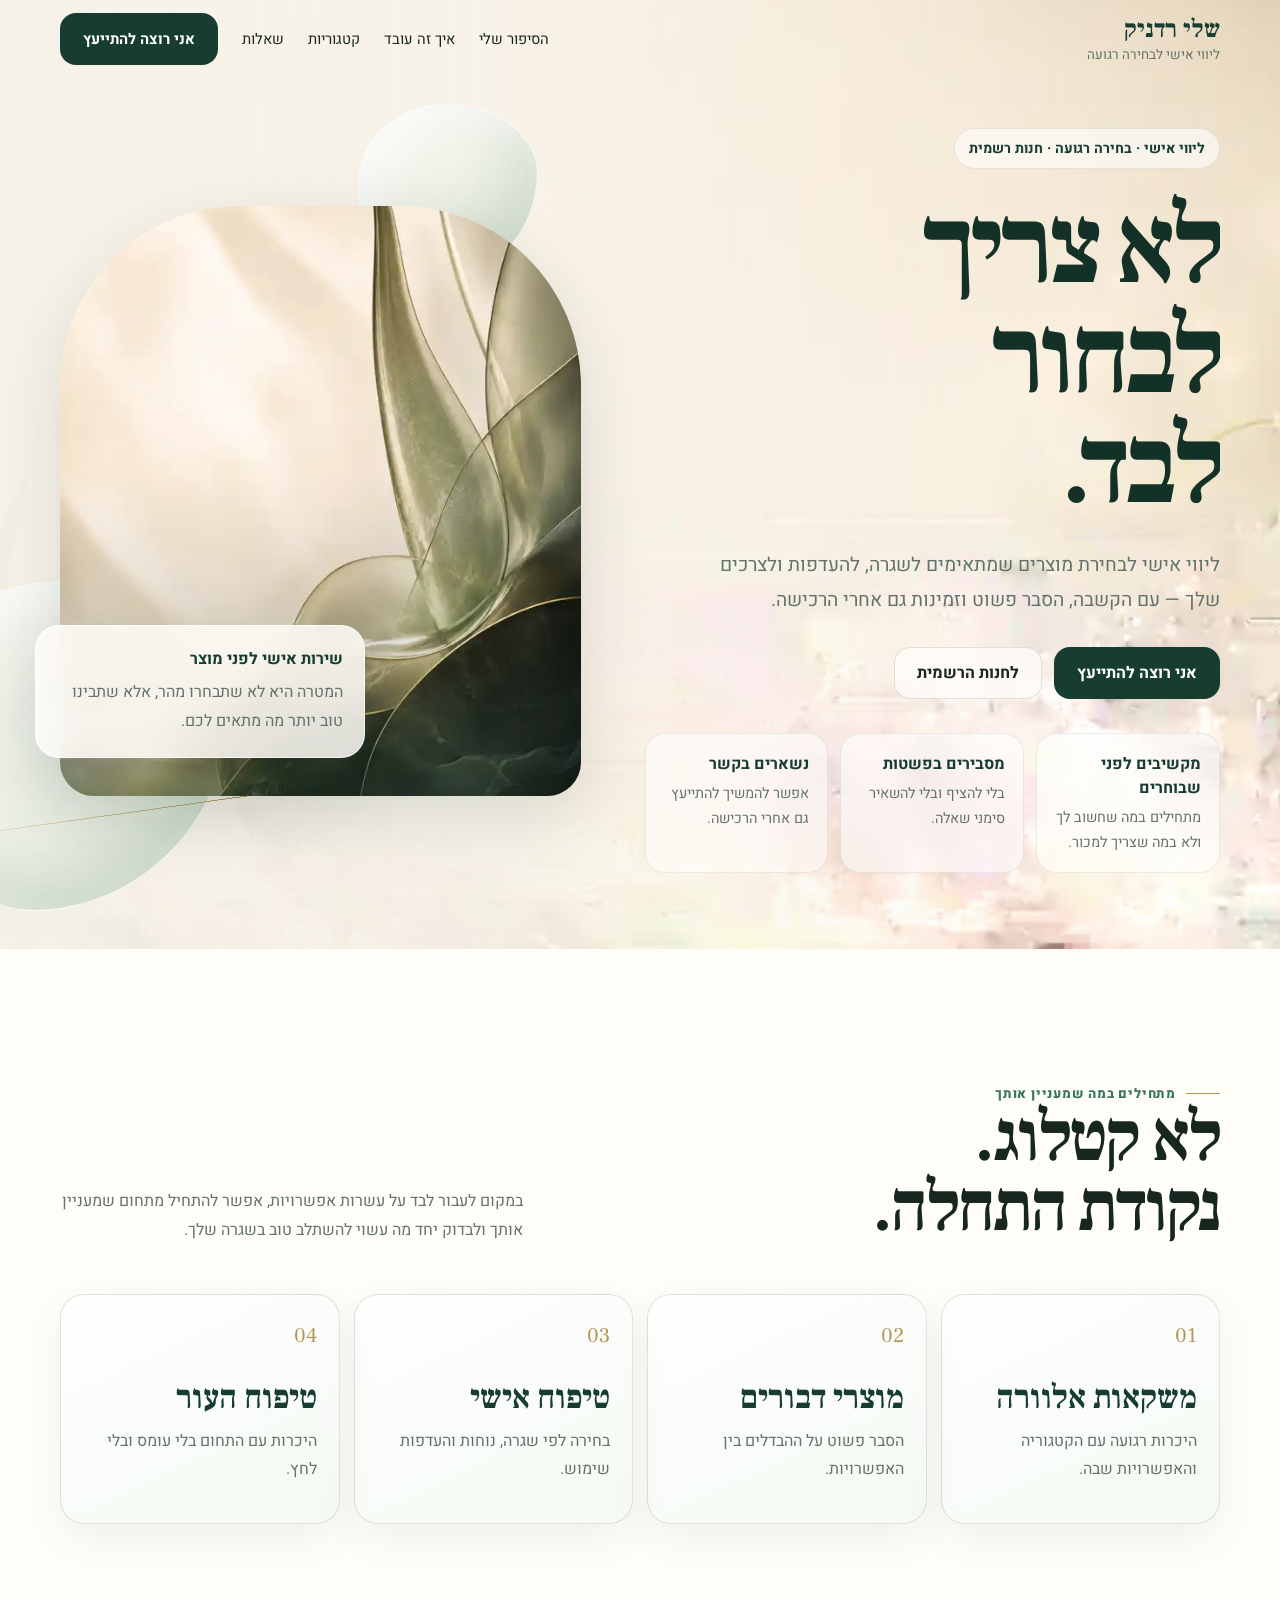
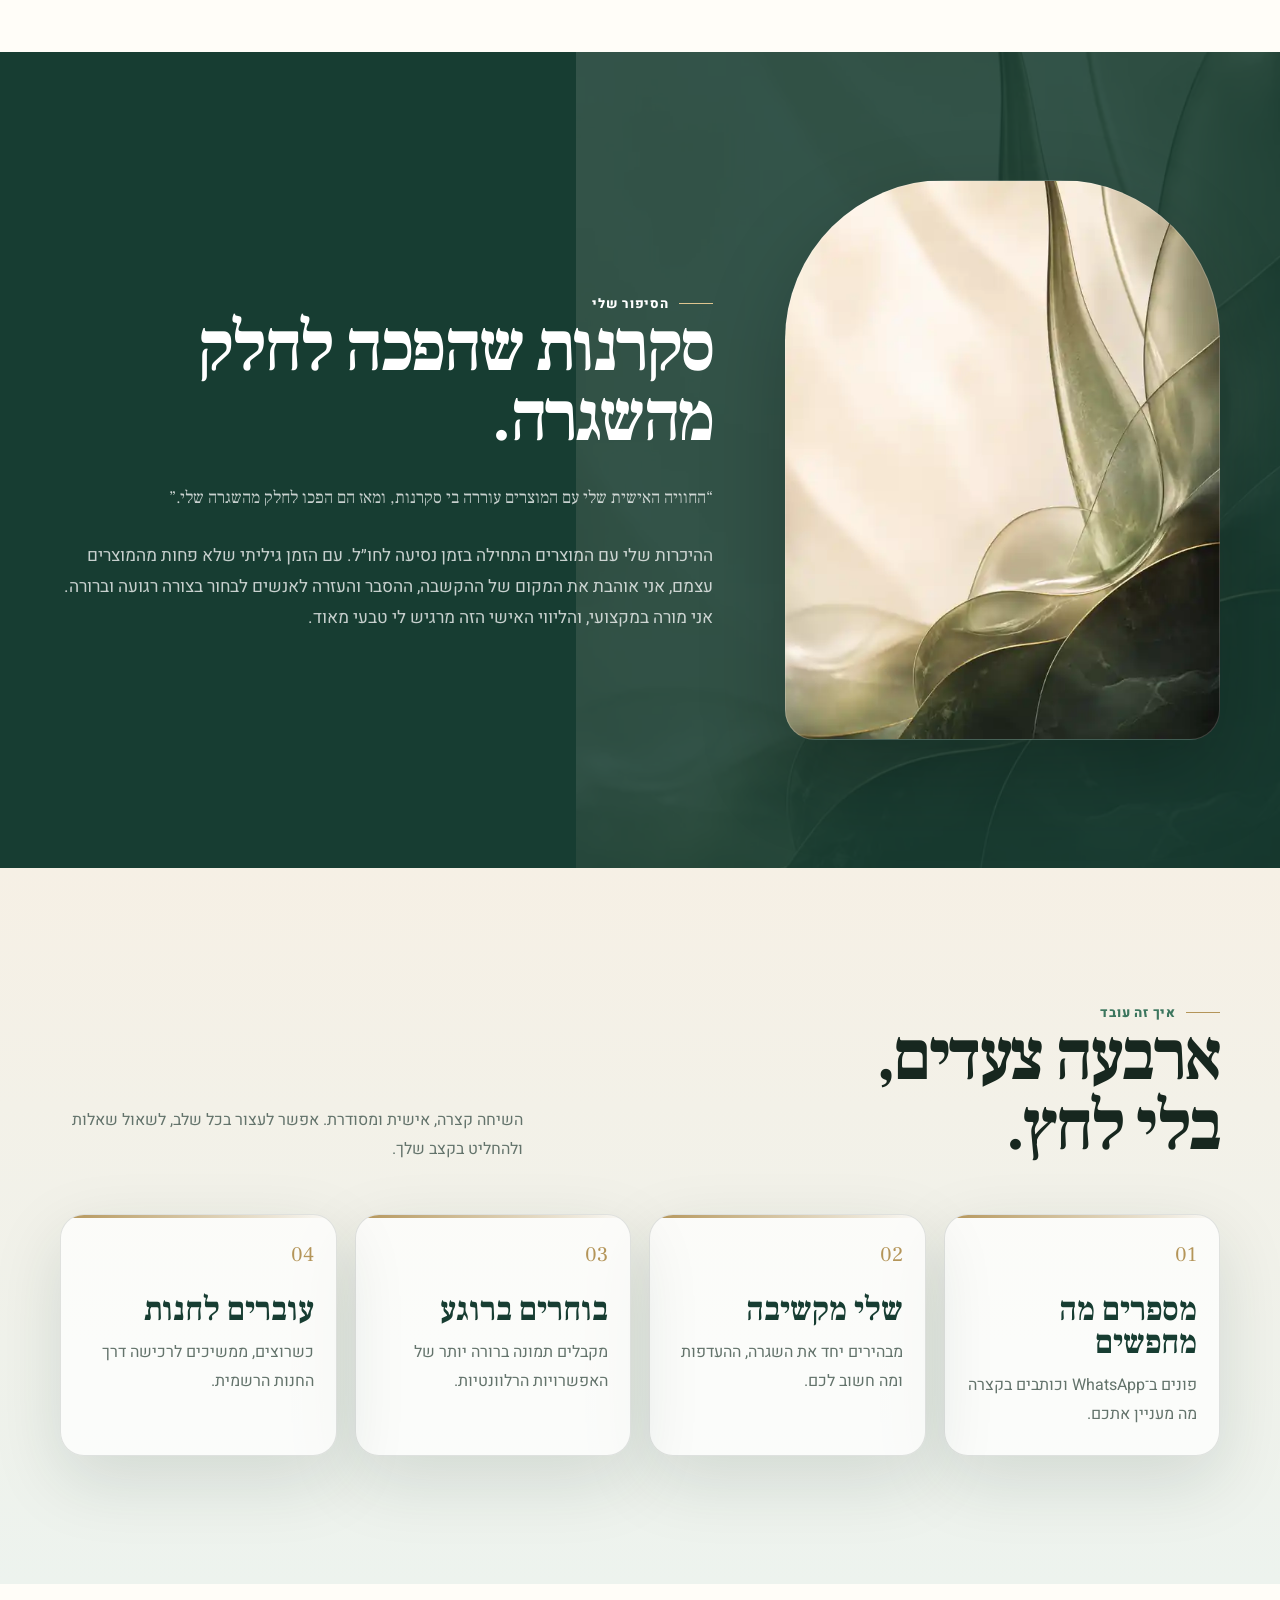
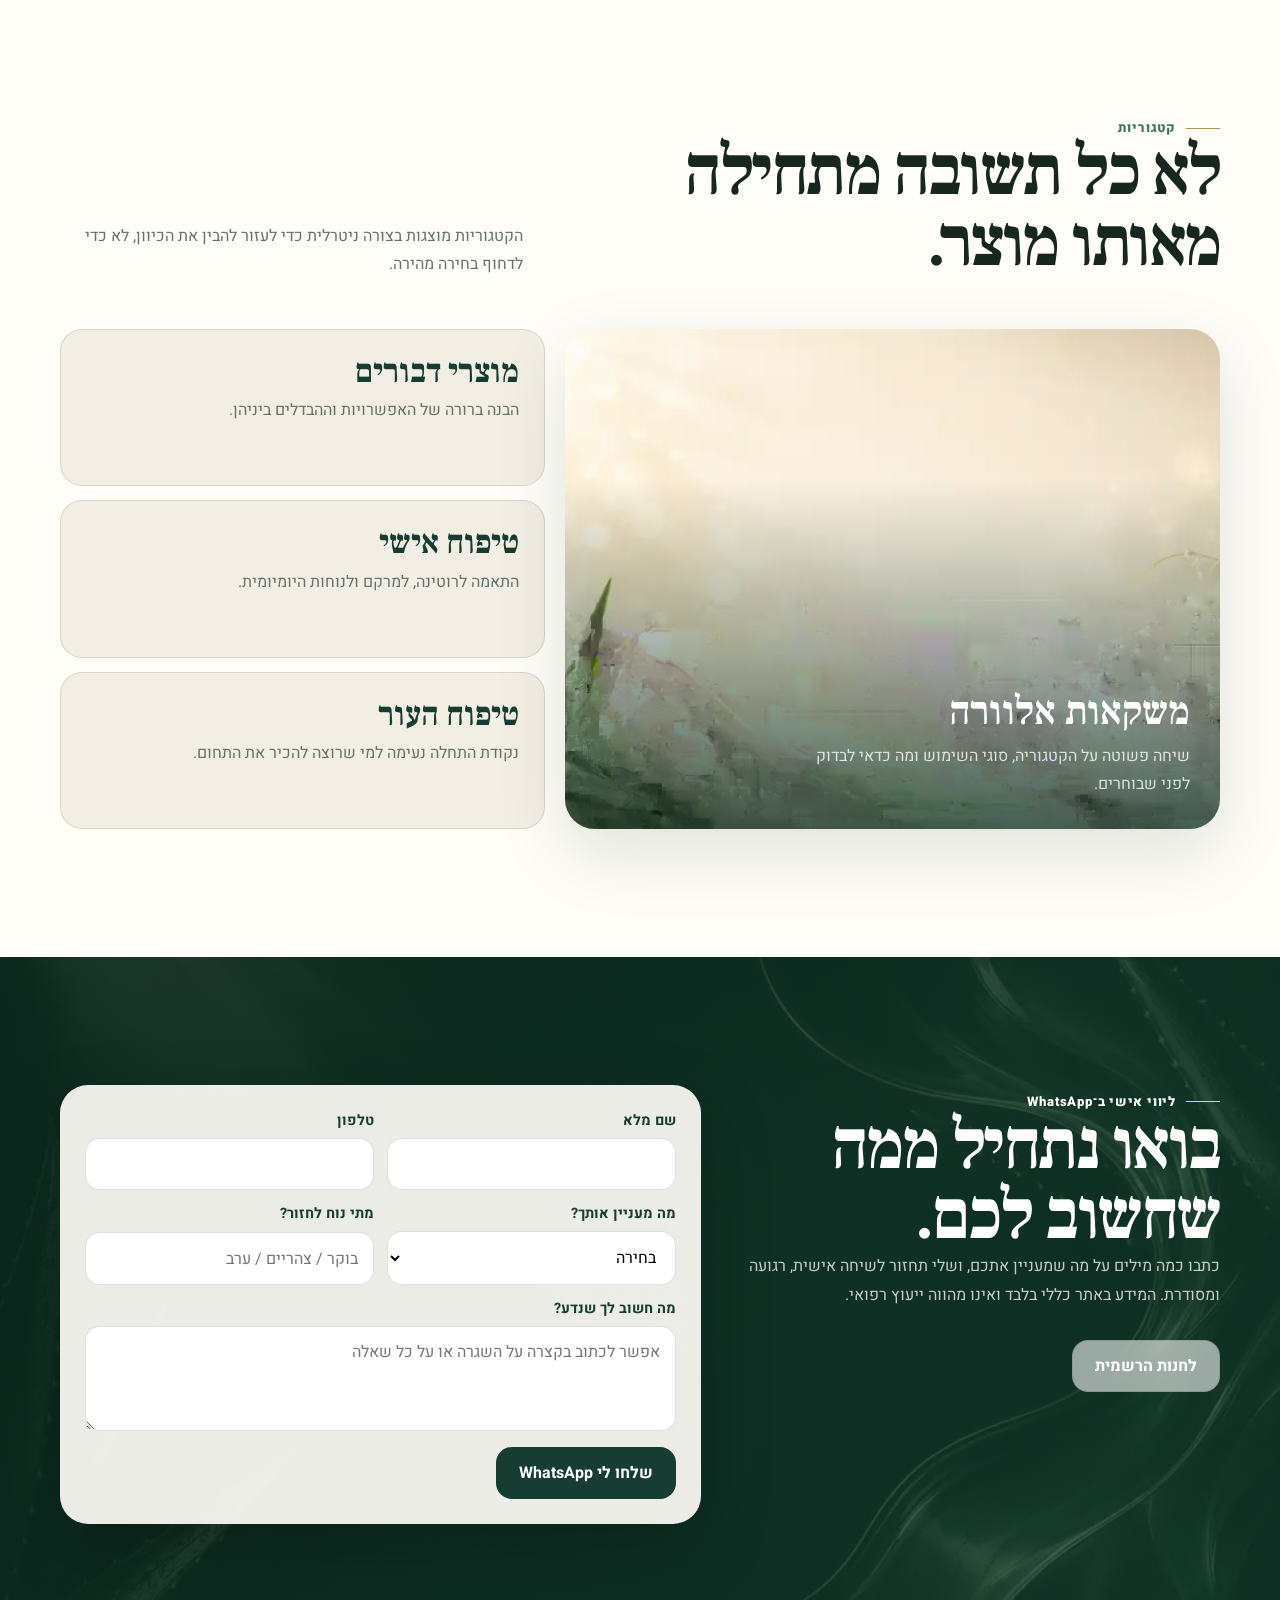
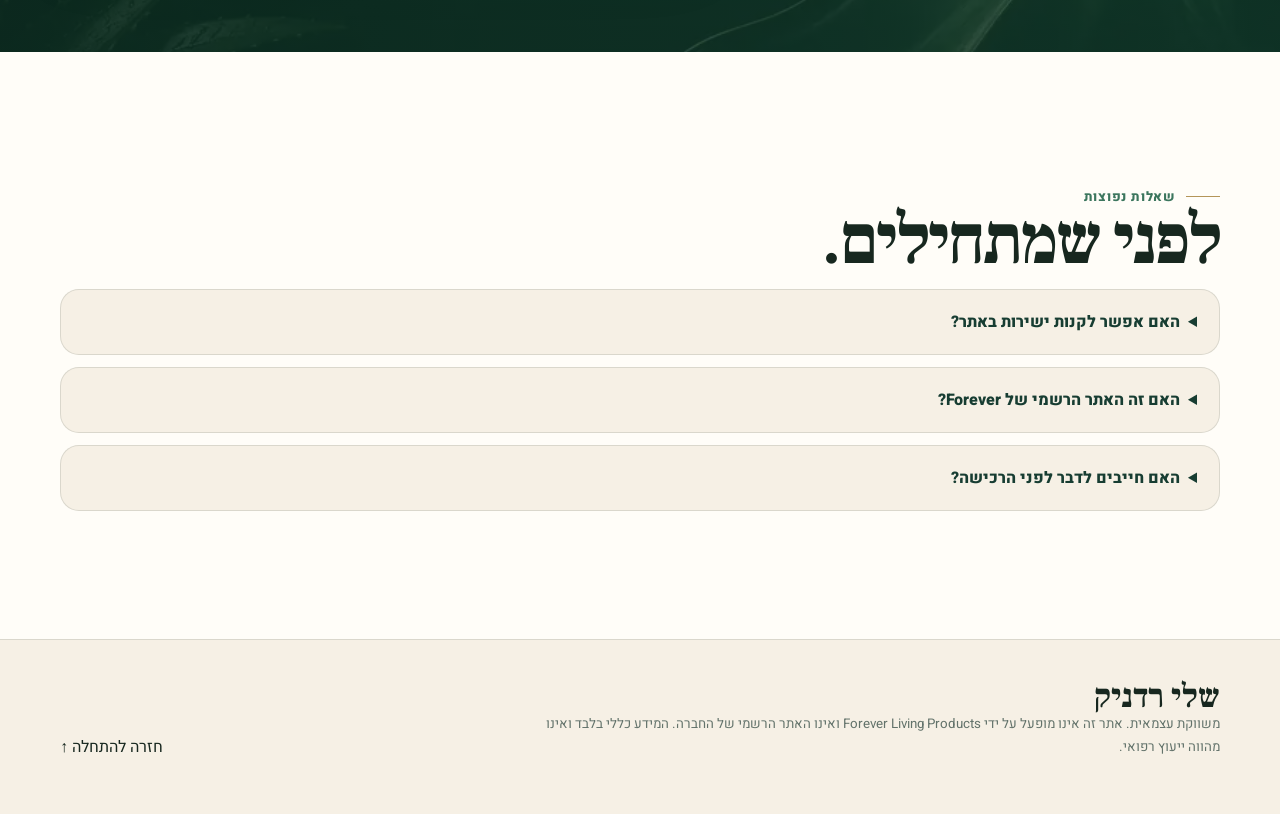
==== commit eebd3145: "Upgrade site with premium visuals and motion" ====
--- a/index.html
+++ b/index.html
@@ -1,63 +1 @@
-<!doctype html>
-<html lang="he" dir="rtl">
-<head>
-  <meta charset="utf-8">
-  <meta name="viewport" content="width=device-width,initial-scale=1,viewport-fit=cover">
-  <meta name="theme-color" content="#153d31">
-  <meta name="robots" content="noindex,nofollow">
-  <meta name="description" content="ליווי אישי של שלי רדניק לבחירה רגועה וברורה מתוך מגוון מוצרי Forever.">
-  <meta property="og:title" content="שלי רדניק — לא צריך לבחור לבד">
-  <meta property="og:description" content="ליווי אישי, הקשבה והסבר ברור לפני ואחרי הרכישה.">
-  <meta property="og:type" content="website">
-  <title>שלי רדניק — ליווי אישי לבחירה רגועה</title>
-  <link rel="preconnect" href="https://fonts.googleapis.com">
-  <link rel="preconnect" href="https://fonts.gstatic.com" crossorigin>
-  <link href="https://fonts.googleapis.com/css2?family=Frank+Ruhl+Libre:wght@500;600&family=Heebo:wght@400;500;600&display=swap" rel="stylesheet">
-  <style>
-    :root{--ivory:#f7f1e7;--paper:#fffdf8;--forest:#163d31;--forest-2:#0e2d25;--leaf:#3f765f;--aloe:#9ac7ad;--aloe-soft:#dcebe1;--ink:#17241f;--muted:#68766f;--gold:#b39255;--line:rgba(23,36,31,.14);--shadow:0 28px 80px rgba(18,55,44,.12);--radius:28px;--ease:cubic-bezier(.22,1,.36,1)}
-    *{box-sizing:border-box}html{scroll-behavior:smooth;background:var(--ivory)}body{margin:0;background:var(--ivory);color:var(--ink);font-family:"Heebo",sans-serif;overflow-x:hidden}a{color:inherit;text-decoration:none}button,input,select,textarea{font:inherit}img,svg{display:block;max-width:100%}.container{width:min(1180px,calc(100% - 40px));margin-inline:auto}.skip{position:fixed;inset-inline-start:16px;top:-80px;z-index:9999;background:#fff;color:#000;padding:12px 16px;border-radius:12px}.skip:focus{top:16px}.preview{position:relative;z-index:80;text-align:center;background:#0b2a22;color:#f8f3e9;font-size:.78rem;padding:7px 16px;letter-spacing:.02em}.header{position:fixed;top:29px;inset-inline:0;z-index:70;transition:.4s var(--ease)}.header.scrolled{top:0;background:rgba(247,241,231,.88);backdrop-filter:blur(16px);border-bottom:1px solid var(--line)}.nav{height:78px;display:flex;align-items:center;justify-content:space-between;gap:24px}.brand{display:flex;flex-direction:column;line-height:1.05}.brand strong{font-family:"Frank Ruhl Libre",serif;font-size:1.5rem;font-weight:600}.brand span{font-size:.74rem;color:var(--muted);margin-top:6px}.links{display:flex;gap:28px;font-size:.92rem}.links a{position:relative}.links a:after{content:"";position:absolute;inset-inline:0;bottom:-8px;height:1px;background:var(--gold);transform:scaleX(0);transition:.3s}.links a:hover:after,.links a:focus-visible:after{transform:scaleX(1)}.nav-cta,.button{min-height:52px;display:inline-flex;align-items:center;justify-content:center;gap:10px;padding:0 22px;border-radius:14px;border:1px solid transparent;font-weight:600;transition:.3s var(--ease);cursor:pointer}.nav-cta,.primary{background:var(--forest);color:#fff}.nav-cta:hover,.primary:hover{background:var(--forest-2);transform:translateY(-2px)}.secondary{border-color:rgba(22,61,49,.28);background:rgba(255,255,255,.25)}.secondary:hover{background:#fff}.button:focus-visible,.nav-cta:focus-visible,.links a:focus-visible,input:focus-visible,select:focus-visible,textarea:focus-visible,summary:focus-visible{outline:3px solid rgba(179,146,85,.65);outline-offset:4px}.menu{display:none;border:0;background:transparent;width:44px;height:44px}.mobile-nav{display:none}
-    .hero{min-height:100svh;position:relative;isolation:isolate;display:grid;align-items:center;padding:150px 0 90px;background:linear-gradient(145deg,#fbf7ef 0%,#f4eadc 48%,#e8efe9 100%)}.hero:before{content:"";position:absolute;inset:0;z-index:-4;background:radial-gradient(circle at 18% 15%,rgba(255,255,255,.95),transparent 35%),radial-gradient(circle at 78% 68%,rgba(121,184,151,.26),transparent 38%)}.hero-grid{display:grid;grid-template-columns:minmax(0,1.02fr) minmax(380px,.98fr);align-items:center;gap:64px}.hero-copy{position:relative;z-index:5}.kicker,.eyebrow{display:inline-flex;align-items:center;gap:12px;color:var(--leaf);font-size:.82rem;font-weight:600;letter-spacing:.08em}.kicker:before,.eyebrow:before{content:"";width:42px;height:1px;background:var(--gold)}h1,h2,h3{font-family:"Frank Ruhl Libre",serif;margin:0;font-weight:600}h1{font-size:clamp(4rem,8.4vw,8.8rem);line-height:.82;letter-spacing:-.045em;margin:28px 0 30px;max-width:760px}h1 span{display:block}.hero-copy>p{font-size:clamp(1.05rem,1.5vw,1.28rem);line-height:1.8;max-width:590px;color:#415149}.actions{display:flex;flex-wrap:wrap;gap:12px;margin-top:36px}.microtrust{display:flex;flex-wrap:wrap;gap:18px;margin-top:30px;color:#53635c;font-size:.88rem}.microtrust span{display:flex;align-items:center;gap:8px}.microtrust i{width:6px;height:6px;border-radius:50%;background:var(--gold)}
-    .liquid-stage{position:relative;aspect-ratio:1/1;max-width:610px;margin-inline:auto;filter:drop-shadow(0 34px 55px rgba(27,74,57,.16))}.liquid-orb{position:absolute;border-radius:46% 54% 58% 42%/46% 43% 57% 54%;background:linear-gradient(145deg,rgba(255,255,255,.88),rgba(117,190,151,.28) 42%,rgba(22,73,54,.2));border:1px solid rgba(255,255,255,.72);box-shadow:inset 22px 18px 36px rgba(255,255,255,.55),inset -24px -30px 60px rgba(26,85,63,.14),0 24px 80px rgba(35,95,72,.15);backdrop-filter:blur(5px);animation:float 12s ease-in-out infinite}.orb-a{width:72%;height:72%;inset:9% 4% auto auto}.orb-b{width:46%;height:46%;inset:auto auto 5% 5%;animation-delay:-4s;animation-duration:14s}.orb-c{width:22%;height:22%;inset:8% auto auto 8%;animation-delay:-7s;animation-duration:10s}.leaf{position:absolute;width:14%;height:62%;bottom:10%;left:43%;border-radius:90% 10% 90% 10%/82% 14% 86% 18%;transform-origin:50% 100%;background:linear-gradient(90deg,rgba(17,76,52,.9),rgba(120,190,145,.72) 52%,rgba(236,255,241,.72));box-shadow:inset -8px 0 18px rgba(8,52,35,.22),0 18px 45px rgba(23,68,51,.14)}.leaf:nth-child(4){transform:rotate(-30deg) scale(.94)}.leaf:nth-child(5){transform:rotate(-14deg) scale(1.02)}.leaf:nth-child(6){transform:rotate(4deg) scale(1.08)}.leaf:nth-child(7){transform:rotate(22deg) scale(.98)}.leaf:nth-child(8){transform:rotate(38deg) scale(.88)}.water-ring{position:absolute;border:1px solid rgba(179,146,85,.5);border-radius:50%;animation:ring 8s ease-in-out infinite}.ring-a{width:86%;height:26%;left:5%;bottom:7%;transform:rotate(-8deg)}.ring-b{width:65%;height:20%;right:2%;top:16%;transform:rotate(14deg);animation-delay:-3s}.droplet{position:absolute;border-radius:50%;background:radial-gradient(circle at 30% 25%,#fff 0 10%,rgba(167,222,194,.75) 30%,rgba(39,109,78,.32));box-shadow:inset -4px -6px 10px rgba(14,63,44,.2),0 9px 22px rgba(25,71,53,.13);animation:drift 8s ease-in-out infinite}.drop-1{width:24px;height:24px;top:17%;left:18%}.drop-2{width:14px;height:14px;top:34%;right:2%;animation-delay:-2s}.drop-3{width:36px;height:36px;bottom:17%;right:10%;animation-delay:-5s}.drop-4{width:10px;height:10px;bottom:10%;left:17%;animation-delay:-3s}@keyframes float{0%,100%{transform:translate3d(0,0,0) rotate(-2deg) scale(1)}50%{transform:translate3d(0,-14px,0) rotate(2deg) scale(1.025)}}@keyframes drift{0%,100%{transform:translate3d(0,0,0)}50%{transform:translate3d(7px,-14px,0)}}@keyframes ring{0%,100%{opacity:.35;scale:.96}50%{opacity:.75;scale:1.03}}
-    .section{padding:clamp(90px,11vw,160px) 0}.section-head{display:grid;grid-template-columns:1fr .72fr;gap:56px;align-items:end;margin-bottom:64px}.section-head h2{font-size:clamp(2.8rem,5.8vw,6.5rem);line-height:.94;letter-spacing:-.035em;margin-top:20px}.section-head p{color:var(--muted);font-size:1.05rem;line-height:1.8}.interests{background:var(--paper)}.interest-list{border-top:1px solid var(--line)}.interest{display:grid;grid-template-columns:90px 1fr 1fr 44px;align-items:center;gap:24px;min-height:138px;border-bottom:1px solid var(--line);transition:.35s var(--ease);cursor:pointer}.interest:hover{padding-inline:16px;background:linear-gradient(90deg,rgba(220,235,225,.5),transparent)}.num{font-family:"Frank Ruhl Libre";font-size:2rem;color:var(--gold)}.interest strong{font-family:"Frank Ruhl Libre";font-size:clamp(1.8rem,3vw,3rem);font-weight:500}.interest p{color:var(--muted);line-height:1.7}.interest .arrow{font-size:1.7rem;color:var(--leaf);transition:.3s}.interest:hover .arrow{transform:translateX(-7px)}
-    .story{position:relative;background:var(--forest);color:#fff;overflow:hidden}.story:before{content:"";position:absolute;width:620px;height:620px;border-radius:50%;inset:auto -170px -260px auto;background:radial-gradient(circle,rgba(144,199,167,.28),transparent 67%)}.story-grid{display:grid;grid-template-columns:.78fr 1.22fr;gap:80px;align-items:center}.portrait-art{position:relative;min-height:600px;border-radius:180px 180px 36px 36px;background:linear-gradient(160deg,rgba(255,255,255,.16),rgba(255,255,255,.02));border:1px solid rgba(255,255,255,.22);overflow:hidden;box-shadow:0 40px 100px rgba(0,0,0,.16)}.portrait-art:before,.portrait-art:after{content:"";position:absolute;border-radius:48% 52% 42% 58%/58% 42% 58% 42%;filter:blur(1px)}.portrait-art:before{width:76%;height:76%;bottom:-7%;left:-10%;background:linear-gradient(145deg,rgba(211,239,220,.72),rgba(51,126,87,.5));transform:rotate(18deg)}.portrait-art:after{width:58%;height:85%;top:-9%;right:-8%;background:linear-gradient(145deg,rgba(255,255,255,.34),rgba(149,208,173,.16));transform:rotate(-20deg)}.portrait-line{position:absolute;inset:13% 18%;border:1px solid rgba(205,172,100,.65);border-radius:50% 45% 55% 50%;transform:rotate(18deg)}.story-copy .eyebrow{color:#badbc8}.story-copy h2{font-size:clamp(3rem,6vw,6.5rem);line-height:.95;margin:24px 0 34px}.story-copy p{font-size:1.12rem;line-height:2;color:rgba(255,255,255,.78);max-width:650px}.signature{font-family:"Frank Ruhl Libre";font-size:2.2rem;color:#dcc48d;margin-top:26px}
-    .benefits{background:var(--ivory)}.benefit-grid{display:grid;grid-template-columns:repeat(4,1fr);gap:0;border-top:1px solid var(--line);border-bottom:1px solid var(--line)}.benefit{padding:42px 30px;min-height:270px;border-inline-start:1px solid var(--line)}.benefit:first-child{border-inline-start:0}.benefit .num{font-size:1.15rem}.benefit h3{font-size:2rem;margin:38px 0 16px}.benefit p{color:var(--muted);line-height:1.75}.process{background:var(--paper)}.steps{position:relative;display:grid;grid-template-columns:repeat(4,1fr);gap:28px}.steps:before{content:"";position:absolute;top:38px;inset-inline:8% 8%;height:1px;background:linear-gradient(90deg,transparent,var(--gold),var(--gold),transparent)}.step{position:relative;padding-top:90px}.step-dot{position:absolute;top:26px;inset-inline-start:0;width:24px;height:24px;border-radius:50%;background:var(--paper);border:6px solid var(--forest);box-shadow:0 0 0 7px rgba(63,118,95,.14)}.step h3{font-size:2rem;margin-bottom:14px}.step p{color:var(--muted);line-height:1.7}.categories{background:#edf3ee}.mosaic{display:grid;grid-template-columns:1.25fr .75fr .75fr;grid-template-rows:repeat(2,280px);gap:18px}.tile{position:relative;overflow:hidden;border-radius:var(--radius);padding:32px;background:var(--paper);border:1px solid rgba(22,61,49,.1);isolation:isolate}.tile:first-child{grid-row:1/3}.tile:before{content:"";position:absolute;z-index:-1;width:260px;height:260px;border-radius:46% 54% 62% 38%;left:-80px;bottom:-90px;background:linear-gradient(145deg,rgba(159,207,179,.7),rgba(31,100,70,.12));transition:.7s var(--ease)}.tile:nth-child(2):before{background:linear-gradient(145deg,rgba(222,188,112,.65),rgba(163,118,45,.1))}.tile:nth-child(3):before{background:linear-gradient(145deg,rgba(230,238,222,.9),rgba(71,135,88,.1))}.tile:nth-child(4):before{background:linear-gradient(145deg,rgba(203,229,215,.9),rgba(74,133,103,.12))}.tile:hover:before{transform:translate(22px,-18px) rotate(18deg) scale(1.12)}.tile span{color:var(--gold);font-size:.85rem}.tile h3{font-size:clamp(2rem,3.3vw,3.8rem);margin:20px 0 14px;max-width:350px}.tile p{color:var(--muted);max-width:380px;line-height:1.75}.tile a{position:absolute;bottom:28px;right:32px;font-weight:600;color:var(--forest)}
-    .quote{background:var(--ivory)}.quote-wrap{max-width:940px;margin:auto;text-align:center}.quote-mark{font-family:"Frank Ruhl Libre";font-size:7rem;line-height:.4;color:var(--gold)}blockquote{font-family:"Frank Ruhl Libre";font-size:clamp(2.3rem,5vw,5.3rem);line-height:1.18;margin:36px 0;color:var(--forest)}.quote small{color:var(--muted)}.opportunity{background:var(--forest-2);color:#fff;padding:80px 0}.opportunity-inner{display:grid;grid-template-columns:1fr auto;gap:30px;align-items:center}.opportunity h2{font-size:clamp(2.5rem,5vw,5rem)}.opportunity p{color:rgba(255,255,255,.72);max-width:680px;line-height:1.8}.opportunity .secondary{color:#fff;border-color:rgba(255,255,255,.35)}
-    .guidance{position:relative;overflow:hidden;background:linear-gradient(140deg,#f9f4e9,#e7eee8)}.guidance:before{content:"";position:absolute;width:780px;height:780px;border-radius:50%;left:-300px;bottom:-500px;background:radial-gradient(circle,rgba(73,137,103,.32),transparent 68%)}.guidance-grid{display:grid;grid-template-columns:.8fr 1.2fr;gap:80px;align-items:start}.guidance-copy h2{font-size:clamp(3.2rem,6vw,6.5rem);line-height:.93;margin:22px 0 28px}.guidance-copy p{color:var(--muted);line-height:1.9}.form{position:relative;background:rgba(255,255,255,.74);border:1px solid rgba(255,255,255,.9);backdrop-filter:blur(18px);padding:42px;border-radius:32px;box-shadow:var(--shadow)}.form-grid{display:grid;grid-template-columns:1fr 1fr;gap:20px}.field{display:flex;flex-direction:column;gap:8px}.field.full{grid-column:1/-1}.field label{font-size:.88rem;font-weight:600}.field input,.field select,.field textarea{width:100%;border:1px solid rgba(22,61,49,.2);background:#fffdf9;border-radius:13px;padding:14px 15px;color:var(--ink);min-height:50px}.field textarea{min-height:110px;resize:vertical}.form-note{font-size:.83rem;color:var(--muted);line-height:1.55;margin-top:16px}.form-status{min-height:24px;margin-top:12px;color:var(--forest);font-weight:600}.faq{background:var(--paper)}details{border-bottom:1px solid var(--line);padding:24px 0}summary{cursor:pointer;font-family:"Frank Ruhl Libre";font-size:1.65rem;list-style:none;display:flex;justify-content:space-between;gap:20px}summary::-webkit-details-marker{display:none}summary:after{content:"+";color:var(--gold);font-family:"Heebo"}details[open] summary:after{content:"−"}details p{color:var(--muted);line-height:1.8;max-width:800px}.footer{background:#0b281f;color:#fff;padding:70px 0 34px}.footer-grid{display:grid;grid-template-columns:1fr auto;gap:60px}.footer h2{font-size:3rem}.footer p{max-width:760px;color:rgba(255,255,255,.65);line-height:1.8}.footer-links{display:grid;gap:12px;align-content:start}.legal{border-top:1px solid rgba(255,255,255,.12);margin-top:44px;padding-top:24px;font-size:.78rem;color:rgba(255,255,255,.5);line-height:1.8}.reveal{opacity:0;transform:translateY(30px);transition:opacity .75s var(--ease),transform .75s var(--ease)}.reveal.visible{opacity:1;transform:none}.intro{opacity:0;transform:translateY(26px);animation:intro .85s var(--ease) forwards}.intro-2{animation-delay:.08s}.intro-3{animation-delay:.16s}.intro-4{animation-delay:.26s}.intro-5{animation-delay:.36s}@keyframes intro{to{opacity:1;transform:none}}
-    @media(max-width:900px){.links,.nav-cta{display:none}.menu{display:block}.mobile-nav{position:fixed;inset:107px 20px auto;z-index:68;background:rgba(255,253,248,.96);border:1px solid var(--line);border-radius:20px;padding:14px;box-shadow:var(--shadow);transform:translateY(-18px);opacity:0;pointer-events:none;transition:.3s}.mobile-nav.open{display:grid;opacity:1;transform:none;pointer-events:auto}.mobile-nav a{padding:13px 10px;border-bottom:1px solid var(--line)}.hero{padding-top:145px}.hero-grid,.story-grid,.guidance-grid{grid-template-columns:1fr}.hero-copy{order:1}.liquid-stage{order:0;width:min(85vw,520px)}h1{font-size:clamp(4.4rem,17vw,7rem)}.section-head{grid-template-columns:1fr;gap:22px}.interest{grid-template-columns:54px 1fr 34px}.interest p{grid-column:2/3;margin-top:-16px}.benefit-grid{grid-template-columns:1fr 1fr}.benefit:nth-child(3){border-inline-start:0;border-top:1px solid var(--line)}.benefit:nth-child(4){border-top:1px solid var(--line)}.steps{grid-template-columns:1fr 1fr}.steps:before{display:none}.step{padding-top:48px}.step-dot{top:8px}.mosaic{grid-template-columns:1fr 1fr;grid-template-rows:380px 250px 250px}.tile:first-child{grid-column:1/-1;grid-row:auto}.opportunity-inner{grid-template-columns:1fr}.footer-grid{grid-template-columns:1fr}.portrait-art{min-height:480px}}
-    @media(max-width:620px){.container{width:min(100% - 32px,1180px)}.preview{font-size:.7rem}.header{top:28px}.nav{height:68px}.brand strong{font-size:1.3rem}.hero{min-height:auto;padding:118px 0 72px}.hero-grid{gap:20px}.liquid-stage{width:96vw;margin-inline:-12vw 0;max-width:none}.hero-copy{margin-top:-30px}h1{font-size:clamp(4rem,20vw,6rem);margin:22px 0}.hero-copy>p{font-size:1rem}.actions{display:grid}.button{width:100%}.microtrust{gap:10px;font-size:.78rem}.section{padding:86px 0}.section-head{margin-bottom:42px}.section-head h2{font-size:clamp(2.8rem,14vw,4.5rem)}.interest{min-height:150px;grid-template-columns:44px 1fr 28px;gap:10px}.interest strong{font-size:2rem}.benefit-grid{grid-template-columns:1fr}.benefit{border-inline-start:0;border-top:1px solid var(--line);min-height:auto}.benefit:first-child{border-top:0}.steps{grid-template-columns:1fr}.mosaic{display:grid;grid-template-columns:1fr;grid-template-rows:auto}.tile,.tile:first-child{min-height:310px;grid-column:auto}.quote-mark{font-size:5rem}blockquote{font-size:2.4rem}.form{padding:24px}.form-grid{grid-template-columns:1fr}.field.full{grid-column:auto}.portrait-art{min-height:410px}.opportunity{padding:64px 0}.footer h2{font-size:2.5rem}}
-    @media(prefers-reduced-motion:reduce){html{scroll-behavior:auto}*,*:before,*:after{animation-duration:.01ms!important;animation-iteration-count:1!important;transition-duration:.01ms!important}.reveal,.intro{opacity:1!important;transform:none!important}.liquid-orb,.droplet,.water-ring{animation:none!important}}
-  </style>
-</head>
-<body>
-<a class="skip" href="#main">דלגו לתוכן</a>
-<div class="preview">טיוטה פרטית לאישור — אינה מיועדת עדיין לפרסום ציבורי</div>
-<header class="header" id="header"><div class="container nav"><a class="brand" href="#top"><strong>שלי רדניק</strong><span>ליווי אישי ובחירה רגועה</span></a><nav class="links" aria-label="ניווט ראשי"><a href="#interests">תחומי עניין</a><a href="#story">הסיפור שלי</a><a href="#process">איך זה עובד</a><a href="#faq">שאלות נפוצות</a></nav><a class="nav-cta" href="#guidance">אני רוצה להתייעץ</a><button class="menu" id="menu" aria-label="פתיחת תפריט" aria-expanded="false">☰</button></div><nav class="mobile-nav" id="mobileNav"><a href="#interests">תחומי עניין</a><a href="#story">הסיפור שלי</a><a href="#process">איך זה עובד</a><a href="#faq">שאלות נפוצות</a><a href="#guidance">אני רוצה להתייעץ</a></nav></header>
-<main id="main">
-<section class="hero" id="top"><div class="container hero-grid"><div class="hero-copy"><span class="kicker intro intro-1">ליווי אישי לבחירה שמתאימה לך</span><h1><span class="intro intro-2">לא צריך</span><span class="intro intro-3">לבחור לבד.</span></h1><p class="intro intro-4">ליווי אישי לבחירת מוצרים שמתאימים לשגרה, להעדפות ולצרכים שלך — עם הקשבה, הסבר ברור ובלי לחץ.</p><div class="actions intro intro-5"><a class="button primary" href="#guidance">אני רוצה להתייעץ <span>←</span></a><a class="button secondary shop" href="https://flpil.co.il/?agent=64213" target="_blank" rel="noreferrer">לעבור לחנות הרשמית</a></div><div class="microtrust intro intro-5"><span><i></i>הקשבה לפני המלצה</span><span><i></i>הסבר פשוט וברור</span><span><i></i>ליווי גם אחרי הרכישה</span></div></div><div class="liquid-stage" aria-hidden="true"><div class="liquid-orb orb-a"></div><div class="liquid-orb orb-b"></div><div class="liquid-orb orb-c"></div><i class="leaf"></i><i class="leaf"></i><i class="leaf"></i><i class="leaf"></i><i class="leaf"></i><i class="water-ring ring-a"></i><i class="water-ring ring-b"></i><i class="droplet drop-1"></i><i class="droplet drop-2"></i><i class="droplet drop-3"></i><i class="droplet drop-4"></i></div></div></section>
-<section class="section interests" id="interests"><div class="container"><div class="section-head reveal"><div><span class="eyebrow">תחומי עניין</span><h2>מתחילים במה שמעניין אותך.</h2></div><p>לא צריך להכיר את כל הקטלוג. מתחילים מהשגרה וההעדפות שלך, ומשם בודקים יחד מה רלוונטי.</p></div><div class="interest-list"><a class="interest reveal category" href="#guidance" data-category="משקאות אלוורה"><span class="num">01</span><strong>משקאות אלוורה</strong><p>להכיר את האפשרויות ולבחון מה משתלב בצורה נוחה בשגרה.</p><span class="arrow">←</span></a><a class="interest reveal category" href="#guidance" data-category="מוצרי דבורים"><span class="num">02</span><strong>מוצרי דבורים</strong><p>קטגוריה מסקרנת שאפשר להכיר יחד, בלי לבחור מתוך רשימה לבד.</p><span class="arrow">←</span></a><a class="interest reveal category" href="#guidance" data-category="טיפוח אישי"><span class="num">03</span><strong>טיפוח אישי</strong><p>בחירה יומיומית לפי ההרגלים, המרקמים וההעדפות שלך.</p><span class="arrow">←</span></a><a class="interest reveal category" href="#guidance" data-category="טיפוח העור"><span class="num">04</span><strong>טיפוח העור</strong><p>הסבר רגוע על האפשרויות לפני שמחליטים מה לבדוק.</p><span class="arrow">←</span></a></div></div></section>
-<section class="section story" id="story"><div class="container story-grid"><div class="portrait-art reveal"><i class="portrait-line"></i></div><div class="story-copy reveal"><span class="eyebrow">הסיפור שלי</span><h2>סקרנות שהפכה לחלק מהשגרה.</h2><p>ההיכרות שלי עם המוצרים התחילה בזמן נסיעה לחו״ל. החוויה האישית שלי עוררה בי סקרנות, ומאז הם הפכו לחלק מהשגרה שלי. עם הזמן גיליתי שהדבר שאני הכי אוהבת הוא להקשיב, להסביר ולעזור לאנשים לבחור בצורה רגועה וברורה.</p><div class="signature">שלי</div></div></div></section>
-<section class="section benefits"><div class="container"><div class="section-head reveal"><div><span class="eyebrow">למה ליווי אישי</span><h2>לפני שבוחרים, עוצרים להקשיב.</h2></div><p>היתרון אינו גישה בלעדית למוצרים. היתרון הוא מישהי שמכירה את האפשרויות ונשארת זמינה גם אחרי הקנייה.</p></div><div class="benefit-grid"><article class="benefit reveal"><span class="num">01</span><h3>הקשבה לפני המלצה</h3><p>השיחה מתחילה במה שחשוב לך, ולא במה שרוצים למכור.</p></article><article class="benefit reveal"><span class="num">02</span><h3>הסבר פשוט וברור</h3><p>מבינים את האפשרויות בלי מילים מסובכות ובלי להציף.</p></article><article class="benefit reveal"><span class="num">03</span><h3>חנות רשמית</h3><p>הרכישה מתבצעת דרך החנות הרשמית והמידע המעודכן שבה.</p></article><article class="benefit reveal"><span class="num">04</span><h3>ליווי גם בהמשך</h3><p>אפשר לחזור, לשאול ולדייק גם לאחר הרכישה.</p></article></div></div></section>
-<section class="section process" id="process"><div class="container"><div class="section-head reveal"><div><span class="eyebrow">איך זה עובד</span><h2>ארבעה צעדים, בלי לחץ.</h2></div><p>השיחה קצרה, אישית ומכוונת לעזור לך להבין מה כדאי לבדוק — לא להחליט במקומך.</p></div><div class="steps"><article class="step reveal"><i class="step-dot"></i><h3>מספרים</h3><p>מה מחפשים, מה אוהבים ומה פחות מתאים.</p></article><article class="step reveal"><i class="step-dot"></i><h3>מקשיבים</h3><p>שלי שואלת כמה שאלות כדי להבין את השגרה.</p></article><article class="step reveal"><i class="step-dot"></i><h3>בוחרים</h3><p>מקבלים הסבר ברור ובוחרים בקצב שלך.</p></article><article class="step reveal"><i class="step-dot"></i><h3>ממשיכים</h3><p>עוברים לחנות הרשמית ונשארים בקשר.</p></article></div></div></section>
-<section class="section categories"><div class="container"><div class="section-head reveal"><div><span class="eyebrow">עולמות לבחירה</span><h2>לא קטלוג. נקודת התחלה.</h2></div><p>עד לקבלת אישורי נכסים ותיאורי מוצר, האזור מציג קטגוריות כלליות בלבד ואינו כולל packshots או הבטחות תוצאה.</p></div><div class="mosaic"><article class="tile reveal"><span>01 · Aloe</span><h3>עולם האלוורה</h3><p>להכיר את הקטגוריה ולהבין אילו שאלות כדאי לשאול לפני שבוחרים.</p><a href="#guidance">בואו נבדוק מה מתאים ←</a></article><article class="tile reveal"><span>02 · Bee</span><h3>מוצרי דבורים</h3><p>בחירה מתוך סקרנות והיכרות, לא מתוך הבטחה.</p><a href="#guidance">להתייעצות ←</a></article><article class="tile reveal"><span>03 · Care</span><h3>טיפוח אישי</h3><p>התאמה להעדפות ולשימוש היומיומי.</p><a href="#guidance">להתייעצות ←</a></article><article class="tile reveal"><span>04 · Skin</span><h3>טיפוח העור</h3><p>הסבר ברור על אפשרויות שונות בחנות.</p><a href="#guidance">להתייעצות ←</a></article></div></div></section>
-<section class="section quote"><div class="container quote-wrap reveal"><div class="quote-mark">״</div><blockquote>הבחירה נעשית קלה יותר כשיש עם מי לחשוב בקול.</blockquote><small>המסר של שלי — לא המלצת לקוח</small></div></section>
-<section class="opportunity"><div class="container opportunity-inner reveal"><div><h2>סקרנים לגבי הצד העסקי?</h2><p>אפשר לשמוע ממני באופן אישי איך אני עובדת ומה זה כולל — בלי התחייבות ובלי הבטחות הכנסה.</p></div><a class="button secondary" href="#guidance" data-opportunity>לשמוע פרטים</a></div></section>
-<section class="section guidance" id="guidance"><div class="container guidance-grid"><div class="guidance-copy reveal"><span class="eyebrow">שיחה אישית</span><h2>בואו נתחיל ממה שחשוב לך.</h2><p>ממלאים כמה פרטים קצרים, והאתר מכין הודעת WhatsApp מסודרת. אין התחייבות ואין צורך לדעת מראש איזה מוצר לחפש.</p></div><form class="form reveal" id="form"><div class="form-grid"><div class="field"><label for="name">שם מלא</label><input id="name" name="name" autocomplete="name" required></div><div class="field"><label for="phone">טלפון</label><input id="phone" name="phone" inputmode="tel" autocomplete="tel" required></div><div class="field"><label for="interest">מה מעניין אותך?</label><select id="interest" name="interest" required><option value="">בחירה</option><option>משקאות אלוורה</option><option>מוצרי דבורים</option><option>טיפוח אישי</option><option>טיפוח העור</option><option>הצד העסקי</option><option>אני עדיין לא בטוח/ה</option></select></div><div class="field"><label for="contactTime">מתי נוח לחזור אליך?</label><select id="contactTime" name="contactTime"><option>לא משנה</option><option>בוקר</option><option>צהריים</option><option>ערב</option></select></div><div class="field full"><label for="note">משהו שחשוב לי להוסיף</label><textarea id="note" name="note"></textarea></div><div class="field full"><button class="button primary" type="submit">להכין הודעת WhatsApp</button></div></div><p class="form-note">הפרטים אינם נשמרים באתר. לאחר הלחיצה תיפתח הודעה מוכנה ב־WhatsApp, ורק לאחר שליחתה היא תגיע לשלי.</p><div class="form-status" id="status" aria-live="polite"></div></form></div></section>
-<section class="section faq" id="faq"><div class="container"><div class="section-head reveal"><div><span class="eyebrow">שאלות נפוצות</span><h2>לפני שמתחילים.</h2></div><p>תשובות קצרות על תהליך הליווי ועל הדרך שבה האתר עובד.</p></div><div class="reveal"><details><summary>האם חייבים לדעת איזה מוצר רוצים?</summary><p>לא. אפשר להתחיל מתחום עניין, העדפה או שאלה כללית, ומשם להבין מה כדאי לבדוק.</p></details><details><summary>האם הרכישה מתבצעת באתר הזה?</summary><p>לא. האתר מציג את הליווי האישי של שלי. הרכישה עצמה מתבצעת דרך החנות הרשמית.</p></details><details><summary>האם הליווי מחליף ייעוץ רפואי?</summary><p>לא. המידע כללי ואינו ייעוץ רפואי, אבחון או המלצה טיפולית.</p></details><details><summary>האם צריך להתחייב?</summary><p>לא. אפשר להתייעץ, לשאול ולהחליט בקצב שלך.</p></details></div></div></section>
-</main>
-<footer class="footer"><div class="container"><div class="footer-grid"><div><h2>שלי רדניק</h2><p>ליווי אישי לבחירה רגועה וברורה. שלי היא משווקת עצמאית; אתר זה אינו האתר הרשמי של Forever Living Products ואינו מופעל על ידי החברה.</p></div><div class="footer-links"><a href="#guidance">התייעצות אישית</a><a class="shop" href="https://flpil.co.il/?agent=64213" target="_blank" rel="noreferrer">החנות הרשמית</a><a href="#top">חזרה למעלה ↑</a></div></div><div class="legal">המידע באתר הוא כללי ואינו מהווה ייעוץ רפואי. אין באתר הבטחות לתוצאות בריאותיות או להכנסה. נוסחי הציות, קישור החנות ונכסי המותג דורשים אישור לפני פרסום סופי. · נבנה על ידי חננאל — אתרים לעסקים.</div></div></footer>
-<script>
-  const CONFIG={whatsappNumber:"",shopUrl:"https://flpil.co.il/?agent=64213"};
-  const header=document.getElementById('header'),menu=document.getElementById('menu'),mobileNav=document.getElementById('mobileNav');
-  addEventListener('scroll',()=>header.classList.toggle('scrolled',scrollY>40),{passive:true});
-  menu.addEventListener('click',()=>{const open=mobileNav.classList.toggle('open');menu.setAttribute('aria-expanded',String(open));menu.textContent=open?'✕':'☰'});
-  mobileNav.querySelectorAll('a').forEach(a=>a.addEventListener('click',()=>{mobileNav.classList.remove('open');menu.setAttribute('aria-expanded','false');menu.textContent='☰'}));
-  const reduced=matchMedia('(prefers-reduced-motion: reduce)').matches;
-  if(!reduced){const io=new IntersectionObserver(entries=>entries.forEach(e=>{if(e.isIntersecting){e.target.classList.add('visible');io.unobserve(e.target)}}),{threshold:.12,rootMargin:'0px 0px -40px'});document.querySelectorAll('.reveal').forEach(el=>io.observe(el));}else document.querySelectorAll('.reveal').forEach(el=>el.classList.add('visible'));
-  const interest=document.getElementById('interest');
-  document.querySelectorAll('.category').forEach(a=>a.addEventListener('click',()=>{interest.value=a.dataset.category||''}));
-  document.querySelector('[data-opportunity]').addEventListener('click',()=>{interest.value='הצד העסקי'});
-  document.querySelectorAll('.shop').forEach(a=>a.href=CONFIG.shopUrl);
-  const form=document.getElementById('form'),status=document.getElementById('status');
-  form.addEventListener('submit',e=>{e.preventDefault();if(!form.reportValidity())return;const data=new FormData(form);const phone=String(data.get('phone')||'').replace(/[^0-9+]/g,'');if(phone.replace(/\D/g,'').length<9){status.textContent='בדקו שמספר הטלפון מלא.';document.getElementById('phone').focus();return;}const text=`היי שלי, הגעתי דרך האתר ואשמח להתייעץ.\n\nשם: ${data.get('name')}\nטלפון: ${data.get('phone')}\nתחום עניין: ${data.get('interest')}\nזמן נוח: ${data.get('contactTime')}\nהערה: ${data.get('note')||'לא הוספה הערה'}`;status.textContent='ההודעה מוכנה — עוברים ל־WhatsApp.';const target=CONFIG.whatsappNumber?`https://wa.me/${CONFIG.whatsappNumber}?text=${encodeURIComponent(text)}`:`https://wa.me/?text=${encodeURIComponent(text)}`;setTimeout(()=>location.href=target,450)});
-</script>
-</body></html>
+<!doctype html><html lang="he" dir="rtl"><head><meta charset="utf-8"><meta name="viewport" content="width=device-width,initial-scale=1,viewport-fit=cover"><meta name="theme-color" content="#173d32"><meta name="robots" content="noindex,nofollow"><meta name="description" content="ליווי אישי של שלי רדניק לבחירה רגועה וברורה מתוך מגוון מוצרי Forever."><meta property="og:title" content="שלי רדניק — לא צריך לבחור לבד"><meta property="og:description" content="ליווי אישי, הקשבה והסבר פשוט לפני הבחירה."><title>שלי רדניק — לא צריך לבחור לבד</title><link rel="preconnect" href="https://fonts.googleapis.com"><link rel="preconnect" href="https://fonts.gstatic.com" crossorigin><link href="https://fonts.googleapis.com/css2?family=Frank+Ruhl+Libre:wght@500;600;700&family=Heebo:wght@400;500;600;700;800&display=swap" rel="stylesheet"><link rel="stylesheet" href="styles.css"></head><body><header class="header"><div class="wrap nav"><a class="brand" href="#top"><strong>שלי רדניק</strong><small>ליווי אישי לבחירה רגועה</small></a><nav class="nav-links" aria-label="ניווט ראשי"><a href="#story">הסיפור שלי</a><a href="#process">איך זה עובד</a><a href="#categories">קטגוריות</a><a href="#faq">שאלות</a><a class="nav-cta" href="#guidance">אני רוצה להתייעץ</a></nav></div></header><main><section class="hero" id="top"><div class="hero-bg" aria-hidden="true"></div><div class="liquid one" aria-hidden="true"></div><div class="liquid two" aria-hidden="true"></div><div class="gold-line" aria-hidden="true"></div><div class="wrap hero-grid"><div class="hero-copy"><span class="pill">ליווי אישי · בחירה רגועה · חנות רשמית</span><h1 aria-label="לא צריך לבחור לבד"><span><i>לא צריך</i></span><span><i>לבחור</i></span><span><i>לבד.</i></span></h1><p class="hero-lead">ליווי אישי לבחירת מוצרים שמתאימים לשגרה, להעדפות ולצרכים שלך — עם הקשבה, הסבר פשוט וזמינות גם אחרי הרכישה.</p><div class="actions"><a class="btn btn-primary" href="#guidance">אני רוצה להתייעץ</a><a class="btn btn-ghost" href="https://flpil.co.il/?agent=64213" target="_blank" rel="noopener">לחנות הרשמית</a></div><div class="trust reveal"><article><strong>מקשיבים לפני שבוחרים</strong><span>מתחילים במה שחשוב לך ולא במה שצריך למכור.</span></article><article><strong>מסבירים בפשטות</strong><span>בלי להציף ובלי להשאיר סימני שאלה.</span></article><article><strong>נשארים בקשר</strong><span>אפשר להמשיך להתייעץ גם אחרי הרכישה.</span></article></div></div><div class="hero-art reveal"><div class="portrait"></div><div class="floating-card"><strong>שירות אישי לפני מוצר</strong><p>המטרה היא לא שתבחרו מהר, אלא שתבינו טוב יותר מה מתאים לכם.</p></div></div></div></section><section class="section intro"><div class="wrap"><div class="heading-grid reveal"><div><span class="eyebrow">מתחילים במה שמעניין אותך</span><h2>לא קטלוג.<br>נקודת התחלה.</h2></div><p>במקום לעבור לבד על עשרות אפשרויות, אפשר להתחיל מתחום שמעניין אותך ולבדוק יחד מה עשוי להשתלב טוב בשגרה שלך.</p></div><div class="cards"><article class="card reveal"><span class="number">01</span><h3>משקאות אלוורה</h3><p>היכרות רגועה עם הקטגוריה והאפשרויות שבה.</p></article><article class="card reveal"><span class="number">02</span><h3>מוצרי דבורים</h3><p>הסבר פשוט על ההבדלים בין האפשרויות.</p></article><article class="card reveal"><span class="number">03</span><h3>טיפוח אישי</h3><p>בחירה לפי שגרה, נוחות והעדפות שימוש.</p></article><article class="card reveal"><span class="number">04</span><h3>טיפוח העור</h3><p>היכרות עם התחום בלי עומס ובלי לחץ.</p></article></div></div></section><section class="section story" id="story"><div class="wrap story-grid"><div class="story-picture reveal" role="img" aria-label="קומפוזיציה בוטנית בגווני ירוק וזהב"></div><div class="story-copy reveal"><span class="eyebrow">הסיפור שלי</span><h2>סקרנות שהפכה לחלק מהשגרה.</h2><p class="story-quote">“החוויה האישית שלי עם המוצרים עוררה בי סקרנות, ומאז הם הפכו לחלק מהשגרה שלי.”</p><p>ההיכרות שלי עם המוצרים התחילה בזמן נסיעה לחו״ל. עם הזמן גיליתי שלא פחות מהמוצרים עצמם, אני אוהבת את המקום של ההקשבה, ההסבר והעזרה לאנשים לבחור בצורה רגועה וברורה. אני מורה במקצועי, והליווי האישי הזה מרגיש לי טבעי מאוד.</p></div></div></section><section class="section process" id="process"><div class="wrap"><div class="heading-grid reveal"><div><span class="eyebrow">איך זה עובד</span><h2>ארבעה צעדים,<br>בלי לחץ.</h2></div><p>השיחה קצרה, אישית ומסודרת. אפשר לעצור בכל שלב, לשאול שאלות ולהחליט בקצב שלך.</p></div><div class="steps"><article class="step"><span class="number">01</span><h3>מספרים מה מחפשים</h3><p>פונים ב־WhatsApp וכותבים בקצרה מה מעניין אתכם.</p></article><article class="step"><span class="number">02</span><h3>שלי מקשיבה</h3><p>מבהירים יחד את השגרה, ההעדפות ומה חשוב לכם.</p></article><article class="step"><span class="number">03</span><h3>בוחרים ברוגע</h3><p>מקבלים תמונה ברורה יותר של האפשרויות הרלוונטיות.</p></article><article class="step"><span class="number">04</span><h3>עוברים לחנות</h3><p>כשרוצים, ממשיכים לרכישה דרך החנות הרשמית.</p></article></div></div></section><section class="section categories" id="categories"><div class="wrap"><div class="heading-grid reveal"><div><span class="eyebrow">קטגוריות</span><h2>לא כל תשובה מתחילה מאותו מוצר.</h2></div><p>הקטגוריות מוצגות בצורה ניטרלית כדי לעזור להבין את הכיוון, לא כדי לדחוף בחירה מהירה.</p></div><div class="category-grid"><article class="feature reveal"><div class="feature-copy"><h3>משקאות אלוורה</h3><p>שיחה פשוטה על הקטגוריה, סוגי השימוש ומה כדאי לבדוק לפני שבוחרים.</p></div></article><div class="category-list"><article class="category-item reveal"><h3>מוצרי דבורים</h3><p>הבנה ברורה של האפשרויות וההבדלים ביניהן.</p></article><article class="category-item reveal"><h3>טיפוח אישי</h3><p>התאמה לרוטינה, למרקם ולנוחות היומיומית.</p></article><article class="category-item reveal"><h3>טיפוח העור</h3><p>נקודת התחלה נעימה למי שרוצה להכיר את התחום.</p></article></div></div></div></section><section class="section cta" id="guidance"><div class="wrap cta-grid"><div class="reveal"><span class="eyebrow">ליווי אישי ב־WhatsApp</span><h2>בואו נתחיל ממה שחשוב לכם.</h2><p>כתבו כמה מילים על מה שמעניין אתכם, ושלי תחזור לשיחה אישית, רגועה ומסודרת. המידע באתר כללי בלבד ואינו מהווה ייעוץ רפואי.</p><div class="actions"><a class="btn btn-ghost" href="https://flpil.co.il/?agent=64213" target="_blank" rel="noopener">לחנות הרשמית</a></div></div><form class="form reveal" id="guideForm" novalidate><div class="form-grid"><div class="field"><label for="name">שם מלא</label><input id="name" name="name" autocomplete="name" required></div><div class="field"><label for="phone">טלפון</label><input id="phone" name="phone" inputmode="tel" autocomplete="tel" required></div><div class="field"><label for="interest">מה מעניין אותך?</label><select id="interest" name="interest" required><option value="">בחירה</option><option>משקאות אלוורה</option><option>מוצרי דבורים</option><option>טיפוח אישי</option><option>טיפוח העור</option><option>הזדמנות עסקית</option><option>לא בטוח/ה עדיין</option></select></div><div class="field"><label for="time">מתי נוח לחזור?</label><input id="time" name="time" placeholder="בוקר / צהריים / ערב"></div><div class="field full"><label for="note">מה חשוב לך שנדע?</label><textarea id="note" name="note" placeholder="אפשר לכתוב בקצרה על השגרה או על כל שאלה"></textarea></div></div><div class="form-actions"><button class="btn btn-primary" type="submit">שלחו לי WhatsApp</button><span class="status" id="status" aria-live="polite"></span></div></form></div></section><section class="section faq" id="faq"><div class="wrap reveal"><span class="eyebrow">שאלות נפוצות</span><h2>לפני שמתחילים.</h2><details><summary>האם אפשר לקנות ישירות באתר?</summary><p>לא. האתר מיועד לליווי ולהפניה לחנות הרשמית; אין כאן סליקה או חנות עצמאית.</p></details><details><summary>האם זה האתר הרשמי של Forever?</summary><p>לא. שלי רדניק היא משווקת עצמאית והאתר אינו מופעל על ידי החברה.</p></details><details><summary>האם חייבים לדבר לפני הרכישה?</summary><p>לא, אבל הליווי נועד לעזור להבין את האפשרויות לפני שעוברים לחנות הרשמית.</p></details></div></section></main><footer class="footer"><div class="wrap footer-grid"><div><h3>שלי רדניק</h3><small>משווקת עצמאית. אתר זה אינו מופעל על ידי Forever Living Products ואינו האתר הרשמי של החברה. המידע כללי בלבד ואינו מהווה ייעוץ רפואי.</small></div><a href="#top">חזרה להתחלה ↑</a></div></footer><nav class="mobile-bar" aria-label="פעולות מהירות"><a data-whatsapp href="https://wa.me/">WhatsApp</a><a class="main" href="#guidance">ייעוץ אישי</a><a href="https://flpil.co.il/?agent=64213" target="_blank" rel="noopener">לחנות</a></nav><script src="app.js" defer></script></body></html>
--- a/styles.css
+++ b/styles.css
@@ -0,0 +1 @@
+:root{--cream:#f6f0e5;--paper:#fffdf8;--ink:#17271f;--muted:#63736b;--forest:#173d32;--leaf:#3c765e;--gold:#b49559;--line:rgba(23,39,31,.12);--shadow:0 24px 70px rgba(19,48,39,.13);--ease:cubic-bezier(.22,1,.36,1)}*{box-sizing:border-box}html{scroll-behavior:smooth;overflow-x:hidden}body{margin:0;background:var(--cream);color:var(--ink);font-family:Heebo,Arial,sans-serif;overflow-x:hidden}a{color:inherit;text-decoration:none}button,input,select,textarea{font:inherit}img{display:block;max-width:100%}.wrap{width:min(1160px,calc(100% - 32px));margin-inline:auto}.section{padding:clamp(74px,10vw,132px) 0;position:relative}.eyebrow{display:inline-flex;align-items:center;gap:10px;color:var(--leaf);font-size:.82rem;font-weight:800;letter-spacing:.06em}.eyebrow:before{content:"";width:34px;height:1px;background:var(--gold)}h1,h2,h3{font-family:"Frank Ruhl Libre",serif;margin:0;line-height:1}h1{font-size:clamp(3.6rem,8.6vw,8rem);letter-spacing:-.05em}h2{font-size:clamp(2.6rem,5.5vw,5.5rem);letter-spacing:-.035em}h3{font-size:clamp(1.45rem,2.6vw,2.25rem)}p{margin:0;color:var(--muted);line-height:1.8}.header{position:fixed;inset:0 0 auto;z-index:50;transition:.35s var(--ease)}.header.scrolled{background:rgba(246,240,229,.86);backdrop-filter:blur(18px);border-bottom:1px solid var(--line)}.nav{min-height:78px;display:flex;align-items:center;justify-content:space-between;gap:20px}.brand{display:flex;flex-direction:column}.brand strong{font-family:"Frank Ruhl Libre",serif;font-size:1.55rem;color:var(--forest)}.brand small{color:var(--muted)}.nav-links{display:flex;align-items:center;gap:24px;font-size:.92rem}.nav-links a{position:relative}.nav-links a:not(.nav-cta):after{content:"";position:absolute;inset-inline:0;bottom:-7px;height:1px;background:var(--gold);transform:scaleX(0);transition:.25s}.nav-links a:hover:after{transform:scaleX(1)}.nav-cta,.btn{display:inline-flex;align-items:center;justify-content:center;min-height:52px;padding:0 22px;border-radius:16px;border:1px solid transparent;font-weight:700;transition:.28s var(--ease);cursor:pointer}.nav-cta,.btn-primary{background:var(--forest);color:#fff}.nav-cta:hover,.btn-primary:hover{transform:translateY(-2px);box-shadow:0 15px 30px rgba(23,61,50,.22)}.btn-ghost{background:rgba(255,255,255,.58);border-color:rgba(23,39,31,.12);backdrop-filter:blur(12px)}.hero{min-height:100svh;position:relative;isolation:isolate;display:grid;align-items:center;padding:128px 0 76px;overflow:hidden}.hero-bg{position:absolute;inset:-5%;z-index:-4;background:url('assets/hero-desktop.webp') center/cover no-repeat;will-change:transform}.hero:after{content:"";position:absolute;inset:0;z-index:-3;background:linear-gradient(90deg,rgba(247,242,233,.98) 0%,rgba(247,242,233,.91) 38%,rgba(247,242,233,.42) 66%,rgba(247,242,233,.05) 100%)}.liquid{position:absolute;z-index:-2;border-radius:48% 52% 60% 40%/45% 38% 62% 55%;border:1px solid rgba(255,255,255,.65);background:linear-gradient(145deg,rgba(255,255,255,.52),rgba(120,191,151,.18));box-shadow:inset 18px 15px 35px rgba(255,255,255,.55),inset -20px -26px 55px rgba(31,94,68,.12);backdrop-filter:blur(4px);animation:float 12s ease-in-out infinite}.liquid.one{width:330px;height:330px;left:-100px;bottom:4%}.liquid.two{width:180px;height:180px;left:28%;top:11%;animation-delay:-4s}.gold-line{position:absolute;z-index:-1;width:48vw;height:1px;left:-5vw;bottom:16%;background:linear-gradient(90deg,transparent,var(--gold),transparent);transform:rotate(-8deg);animation:pulse 7s ease-in-out infinite}.hero-grid{display:grid;grid-template-columns:1.05fr .95fr;gap:64px;align-items:center}.hero-copy{max-width:650px}.pill{display:inline-flex;padding:9px 14px;border-radius:999px;background:rgba(255,255,255,.58);border:1px solid rgba(23,39,31,.09);backdrop-filter:blur(14px);font-size:.88rem;font-weight:700;color:var(--forest)}.hero h1{margin:24px 0 25px;color:#133126}.hero h1 span{display:block;overflow:hidden}.hero h1 i{display:block;font-style:normal;transform:translateY(112%);animation:rise .9s var(--ease) forwards}.hero h1 span:nth-child(2) i{animation-delay:.12s}.hero h1 span:nth-child(3) i{animation-delay:.24s}.hero-lead{font-size:clamp(1.05rem,1.5vw,1.25rem);max-width:48ch}.actions{display:flex;flex-wrap:wrap;gap:12px;margin-top:30px}.trust{display:grid;grid-template-columns:repeat(3,1fr);gap:12px;margin-top:34px}.trust article{padding:18px;border-radius:20px;background:rgba(255,255,255,.56);border:1px solid rgba(23,39,31,.08);backdrop-filter:blur(12px)}.trust strong{display:block;color:var(--forest);margin-bottom:5px}.trust span{font-size:.9rem;color:var(--muted);line-height:1.55}.hero-art{position:relative;min-height:590px}.portrait{position:absolute;inset:0;border-radius:180px 180px 34px 34px;background:url('assets/portrait.webp') center/cover no-repeat;box-shadow:var(--shadow);overflow:hidden}.portrait:after{content:"";position:absolute;inset:0;background:linear-gradient(180deg,transparent 45%,rgba(15,47,36,.24))}.floating-card{position:absolute;left:-25px;bottom:38px;width:min(330px,80%);padding:21px;border-radius:24px;background:rgba(255,253,248,.85);border:1px solid rgba(255,255,255,.7);backdrop-filter:blur(14px);box-shadow:var(--shadow)}.floating-card strong{display:block;color:var(--forest);margin-bottom:7px}.intro{background:var(--paper)}.heading-grid{display:grid;grid-template-columns:1fr .72fr;gap:55px;align-items:end;margin-bottom:50px}.cards{display:grid;grid-template-columns:repeat(4,1fr);gap:14px}.card{padding:27px 22px;min-height:230px;border-radius:24px;background:linear-gradient(155deg,rgba(255,255,255,.88),rgba(239,247,241,.68));border:1px solid var(--line);box-shadow:0 15px 40px rgba(23,61,50,.06);transition:.35s var(--ease)}.card:hover{transform:translateY(-6px);box-shadow:var(--shadow)}.number{font-family:"Frank Ruhl Libre",serif;color:var(--gold);font-size:1.3rem}.card h3{margin:32px 0 12px;color:var(--forest)}.story{background:var(--forest);color:#fff;overflow:hidden}.story:before{content:"";position:absolute;inset:0;background:url('assets/portrait.webp') right center/55% auto no-repeat;opacity:.12;filter:saturate(.7)}.story-grid{display:grid;grid-template-columns:.8fr 1.2fr;gap:72px;align-items:center;position:relative}.story-picture{min-height:560px;border-radius:160px 160px 30px 30px;background:url('assets/portrait.webp') center/cover no-repeat;border:1px solid rgba(255,255,255,.18);box-shadow:0 35px 85px rgba(0,0,0,.22)}.story .eyebrow,.story h2{color:#fff}.story .eyebrow:before{background:#dfc58f}.story-copy p{color:rgba(255,255,255,.76);font-size:1.08rem}.story-quote{font-family:"Frank Ruhl Libre",serif;font-size:clamp(1.5rem,3vw,2.2rem);color:#ead7ad;margin:27px 0}.process{background:linear-gradient(180deg,var(--cream),#edf3ee)}.steps{display:grid;grid-template-columns:repeat(4,1fr);gap:18px;margin-top:48px}.step{padding:26px 22px;border-radius:24px;background:rgba(255,255,255,.72);border:1px solid var(--line);box-shadow:var(--shadow);position:relative;overflow:hidden}.step:before{content:"";position:absolute;inset:0 0 auto;height:3px;background:linear-gradient(90deg,var(--gold),transparent);transform:scaleX(.15);transform-origin:right;transition:.8s var(--ease)}.step.is-visible:before{transform:scaleX(1)}.step h3{color:var(--forest);margin:25px 0 12px}.categories{background:var(--paper)}.category-grid{display:grid;grid-template-columns:1.15fr .85fr;gap:20px;margin-top:45px}.feature{min-height:500px;border-radius:30px;position:relative;overflow:hidden;background:url('assets/hero-desktop.webp') center/cover no-repeat;box-shadow:var(--shadow)}.feature:after{content:"";position:absolute;inset:0;background:linear-gradient(180deg,transparent 30%,rgba(12,46,34,.77))}.feature-copy{position:absolute;z-index:1;inset:auto 0 0;padding:30px;color:#fff}.feature-copy h3{font-size:2.5rem}.feature-copy p{color:rgba(255,255,255,.8);max-width:42ch;margin-top:10px}.category-list{display:grid;gap:14px}.category-item{padding:25px;border-radius:22px;background:#f3eee4;border:1px solid var(--line);transition:.3s}.category-item:hover{background:#e5efe7;transform:translateX(-5px)}.category-item h3{color:var(--forest);margin-bottom:8px}.cta{color:#fff;position:relative;isolation:isolate;overflow:hidden}.cta:before{content:"";position:absolute;inset:0;z-index:-2;background:url('assets/cta-dark.webp') center/cover no-repeat}.cta:after{content:"";position:absolute;inset:0;z-index:-1;background:linear-gradient(120deg,rgba(11,40,30,.94),rgba(19,63,48,.76))}.cta-grid{display:grid;grid-template-columns:.85fr 1.15fr;gap:45px;align-items:start}.cta h2,.cta .eyebrow{color:#fff}.cta .eyebrow:before{background:#e5cf9f}.cta p{color:rgba(255,255,255,.76)}.form{padding:25px;border-radius:28px;background:rgba(255,253,248,.92);color:var(--ink);box-shadow:0 25px 70px rgba(0,0,0,.22)}.form-grid{display:grid;grid-template-columns:1fr 1fr;gap:13px}.field{display:grid;gap:7px}.field.full{grid-column:1/-1}label{font-weight:700;font-size:.9rem;color:var(--forest)}input,select,textarea{width:100%;min-height:51px;padding:13px 15px;border-radius:15px;border:1px solid rgba(23,39,31,.14);background:#fff}textarea{min-height:105px;resize:vertical}input:focus,select:focus,textarea:focus{outline:3px solid rgba(60,118,94,.16);border-color:var(--leaf)}.form-actions{display:flex;flex-wrap:wrap;align-items:center;gap:12px;margin-top:16px}.status{color:var(--forest);font-size:.9rem}.faq{background:var(--paper)}details{padding:20px 22px;border-radius:19px;background:var(--cream);border:1px solid var(--line);margin-top:12px}summary{cursor:pointer;font-weight:800;color:var(--forest)}details p{margin-top:10px}.footer{padding:40px 0 55px;border-top:1px solid var(--line)}.footer-grid{display:flex;justify-content:space-between;gap:30px;align-items:end}.footer small{display:block;max-width:680px;color:var(--muted);line-height:1.7}.reveal{opacity:0;transform:translateY(34px);transition:opacity .85s var(--ease),transform .85s var(--ease)}.reveal.is-visible{opacity:1;transform:none}.mobile-bar{display:none;position:fixed;z-index:60;left:12px;right:12px;bottom:12px;padding:9px;grid-template-columns:1fr 1.3fr 1fr;gap:8px;border-radius:21px;background:rgba(255,253,248,.88);backdrop-filter:blur(16px);box-shadow:var(--shadow);transform:translateY(150%);transition:.4s var(--ease)}.mobile-bar.show{transform:none}.mobile-bar a{min-height:46px;display:flex;align-items:center;justify-content:center;border-radius:13px;background:#fff;border:1px solid var(--line);font-weight:700}.mobile-bar .main{background:var(--forest);color:#fff}@keyframes rise{to{transform:none}}@keyframes float{0%,100%{transform:translate3d(0,0,0) rotate(-2deg)}50%{transform:translate3d(10px,-15px,0) rotate(2deg)}}@keyframes pulse{0%,100%{opacity:.4;transform:rotate(-8deg) scaleX(.75)}50%{opacity:1;transform:rotate(-8deg) scaleX(1)}}@media(max-width:980px){.hero-grid,.heading-grid,.story-grid,.cta-grid,.category-grid{grid-template-columns:1fr}.hero-art{min-height:430px}.cards,.steps{grid-template-columns:1fr 1fr}.nav-links a:not(.nav-cta){display:none}}@media(max-width:700px){.wrap{width:min(100% - 24px,1160px)}.header .nav{min-height:67px}.brand small{display:none}.hero{min-height:auto;padding:105px 0 72px}.hero-bg{background-image:url('assets/hero-mobile.webp');background-position:center top}.hero:after{background:linear-gradient(180deg,rgba(247,242,233,.96),rgba(247,242,233,.86) 55%,rgba(247,242,233,.42))}.hero-art{display:none}.trust,.cards,.steps,.form-grid{grid-template-columns:1fr}.heading-grid{gap:20px}.story-picture{min-height:380px}.section{padding:72px 0}.footer-grid{display:grid}.mobile-bar{display:grid}}@media(prefers-reduced-motion:reduce){html{scroll-behavior:auto}*,*:before,*:after{animation:none!important;transition:none!important}.reveal{opacity:1;transform:none}.hero h1 i{transform:none}}
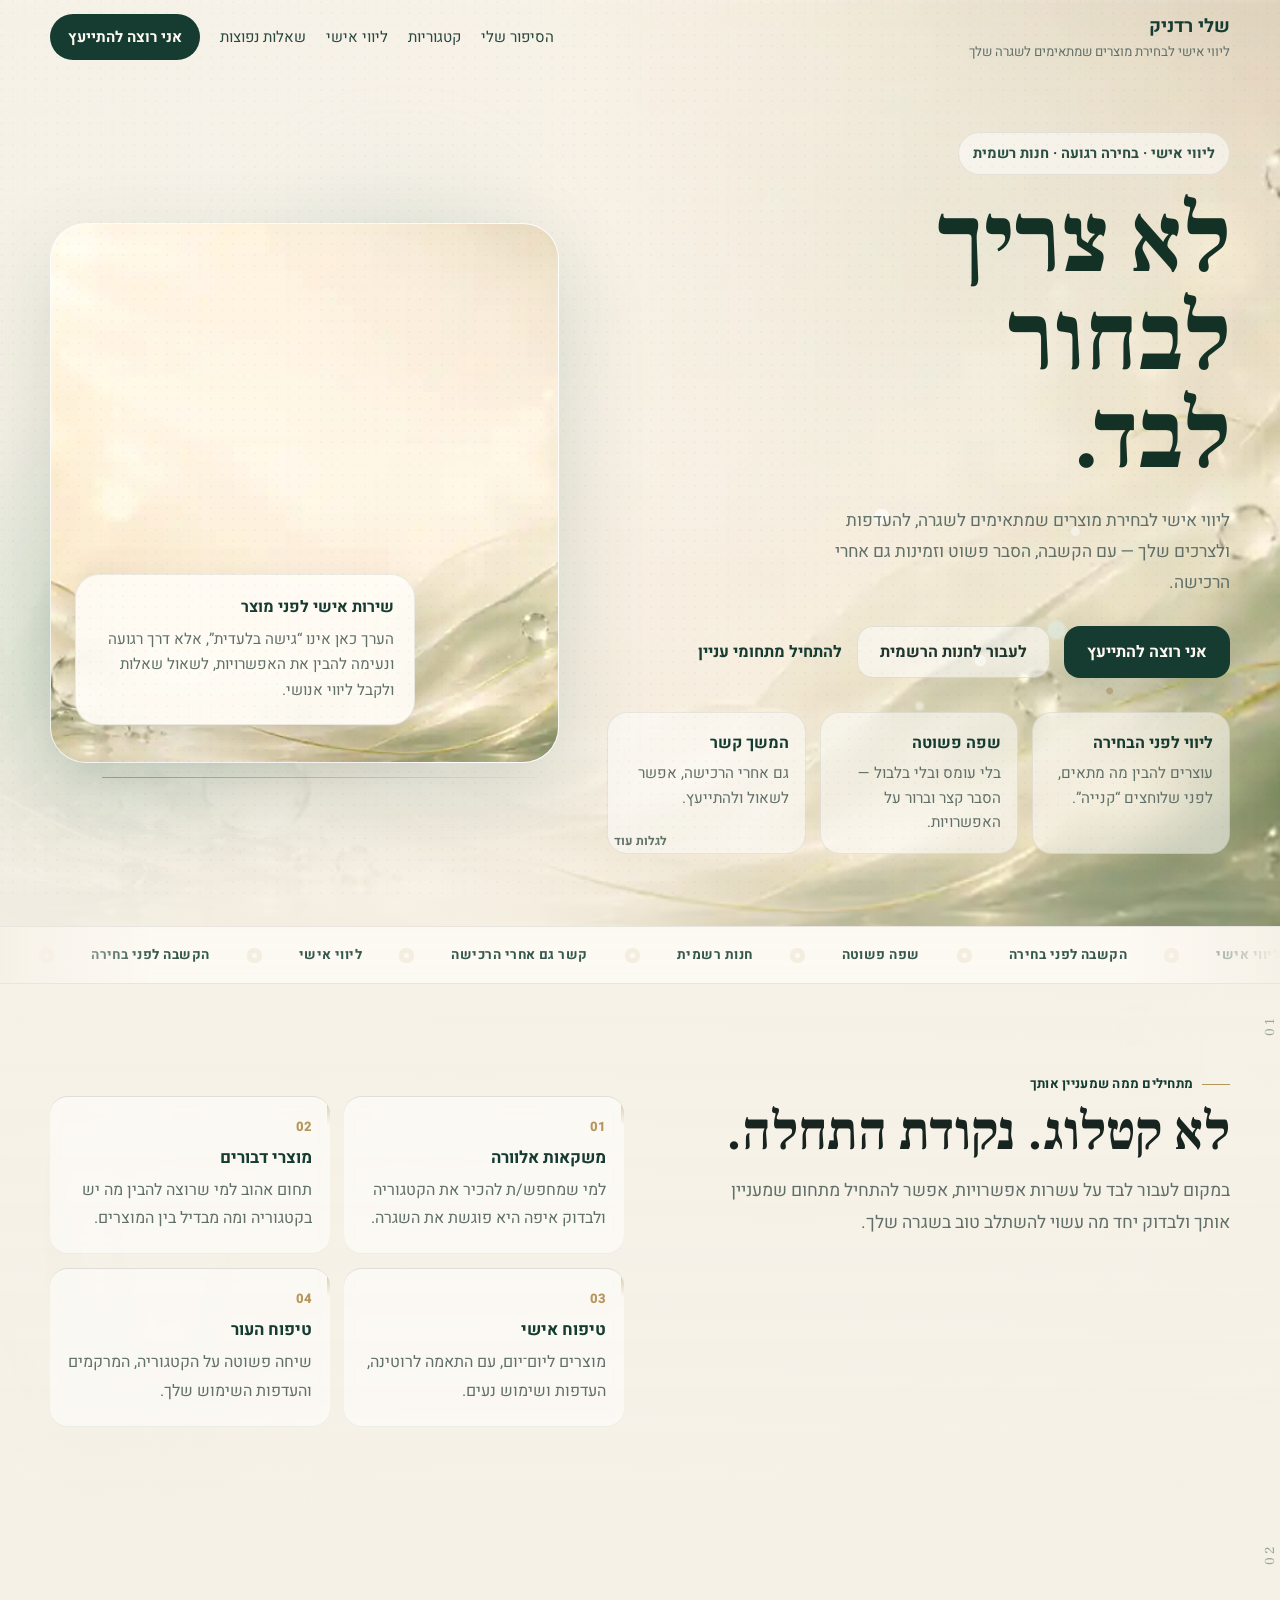
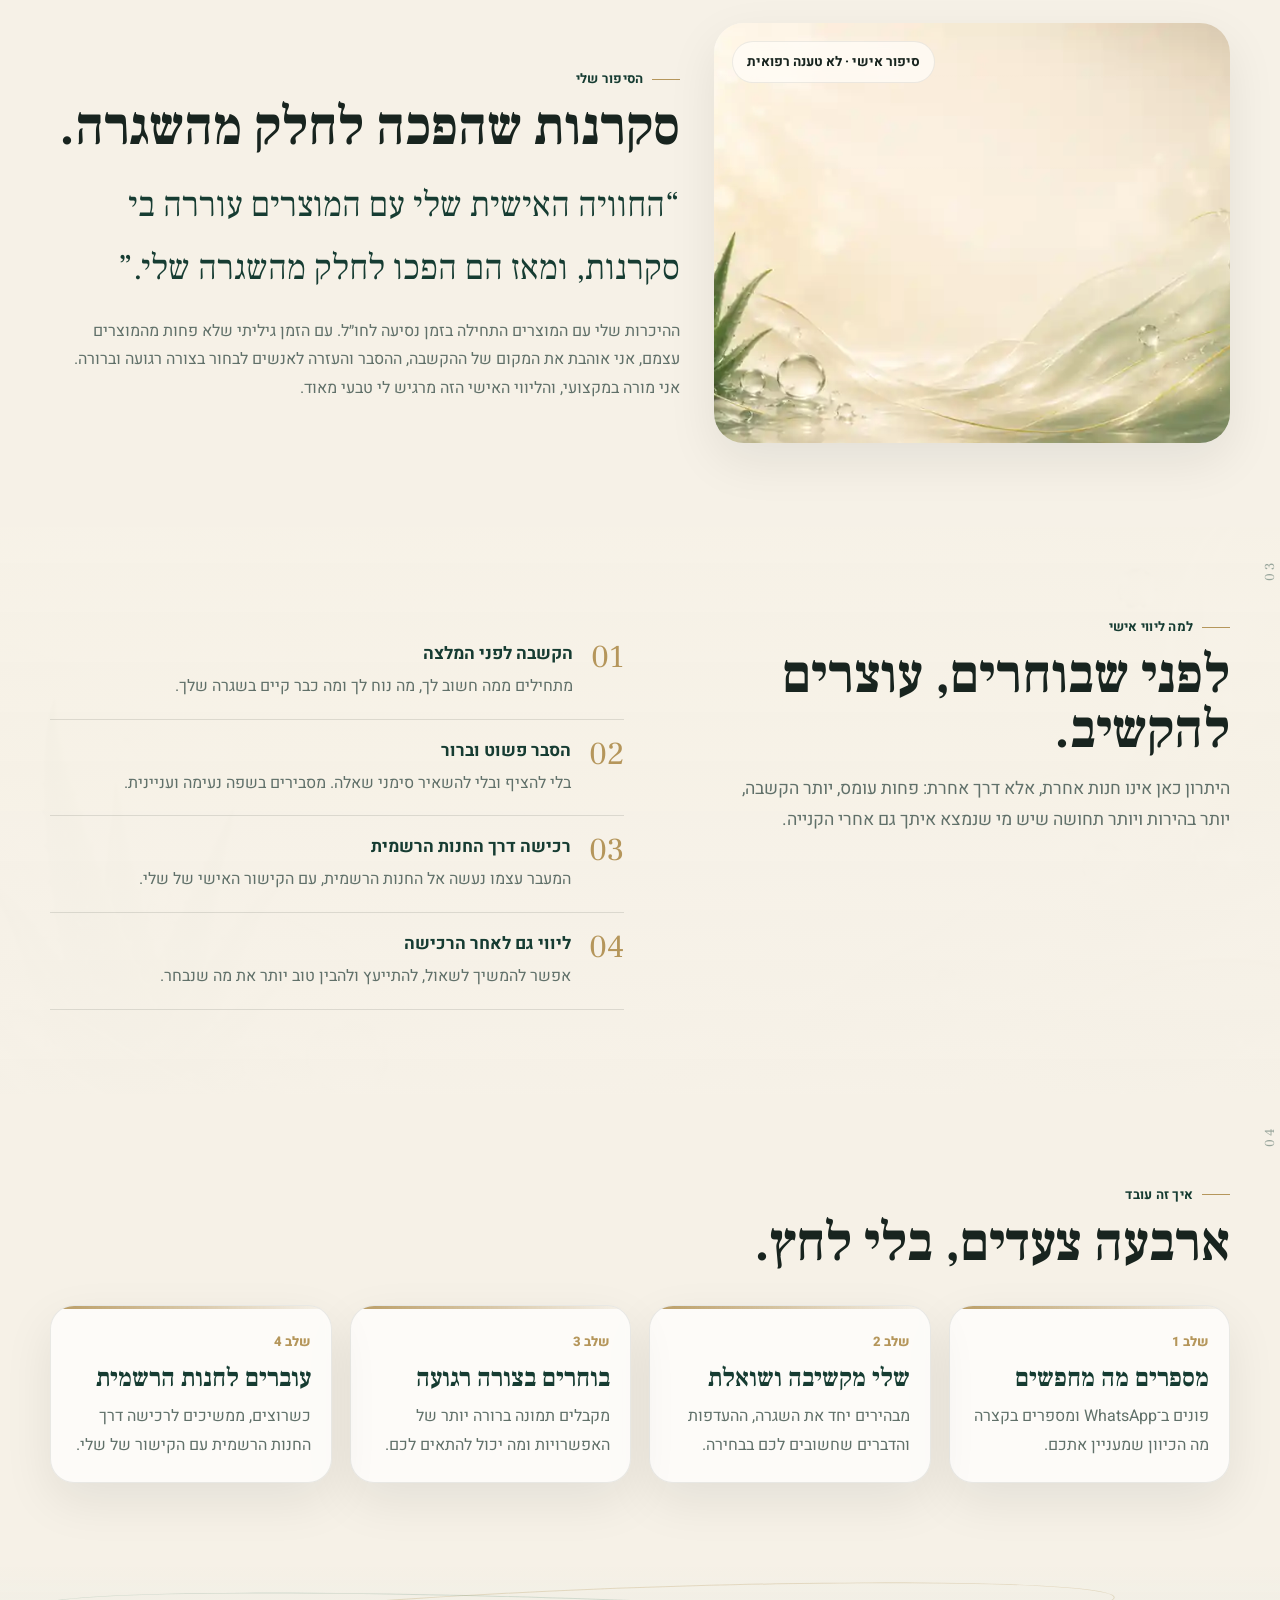
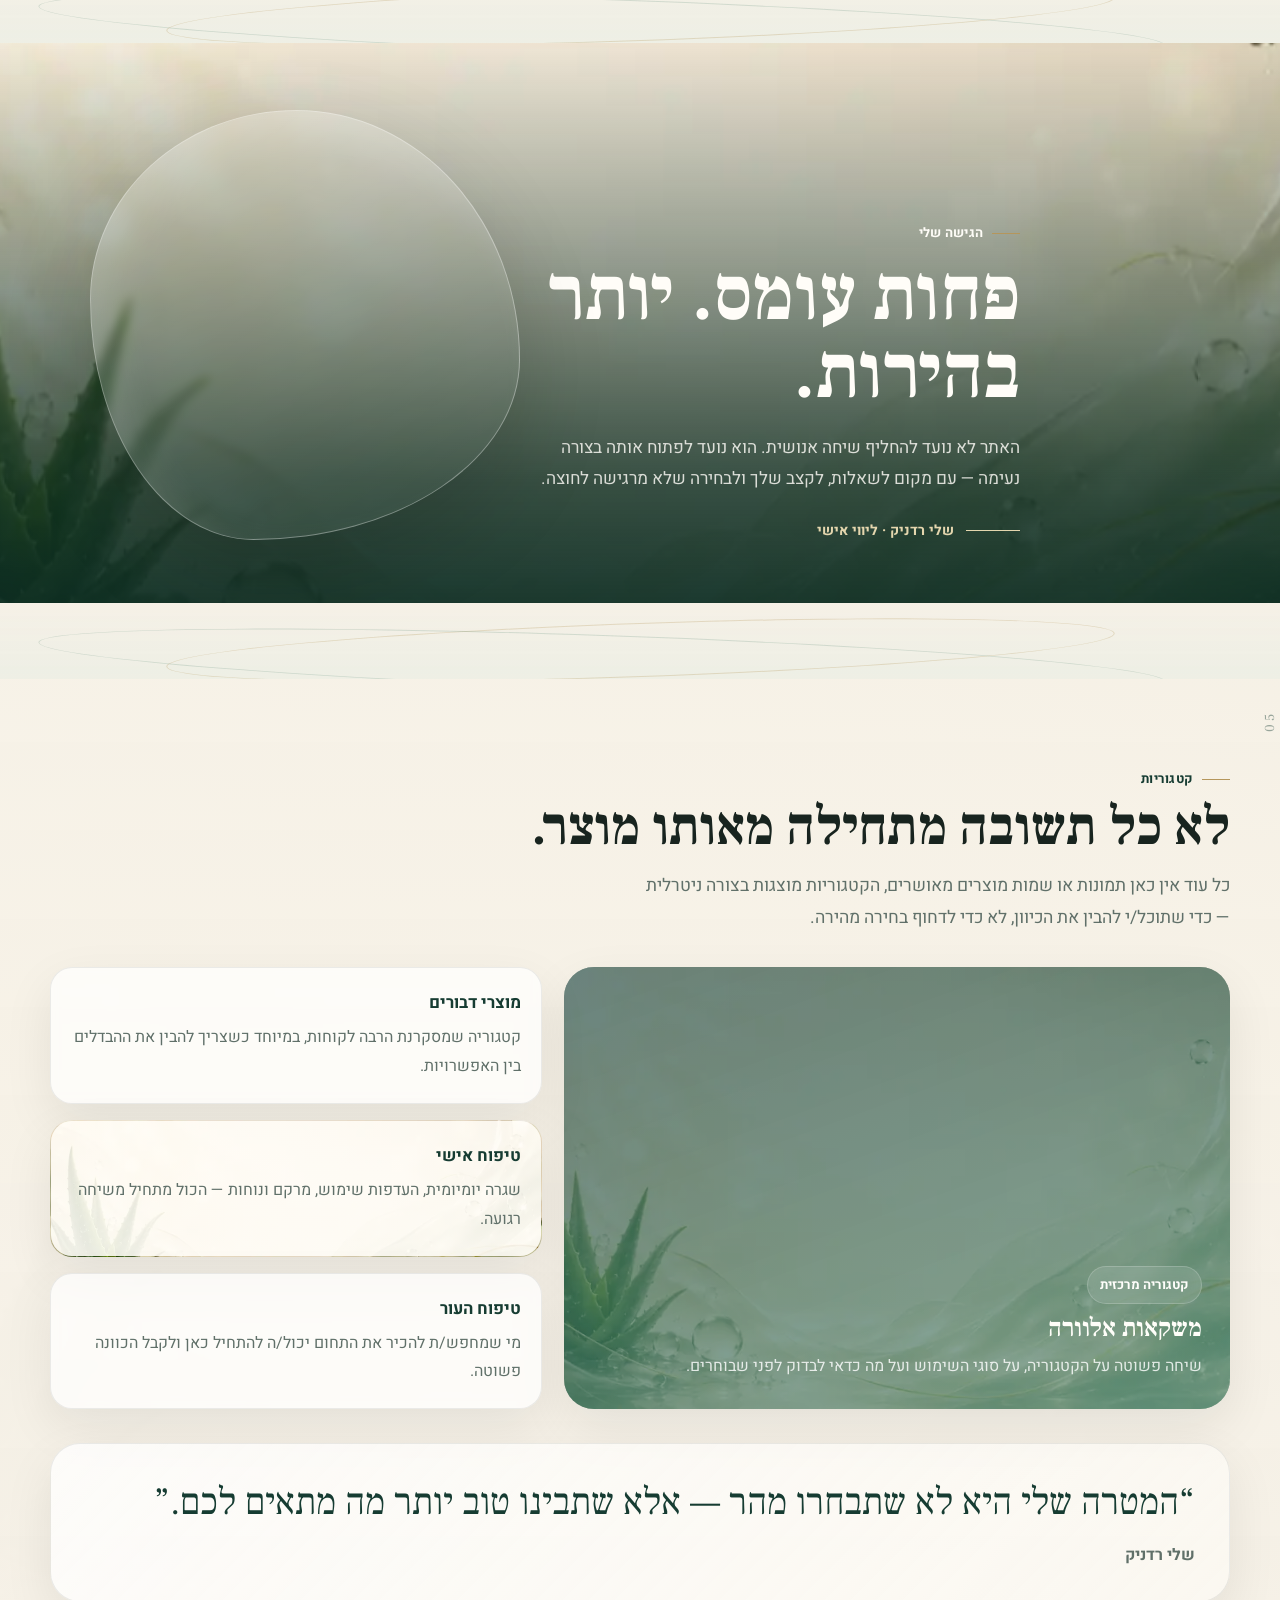
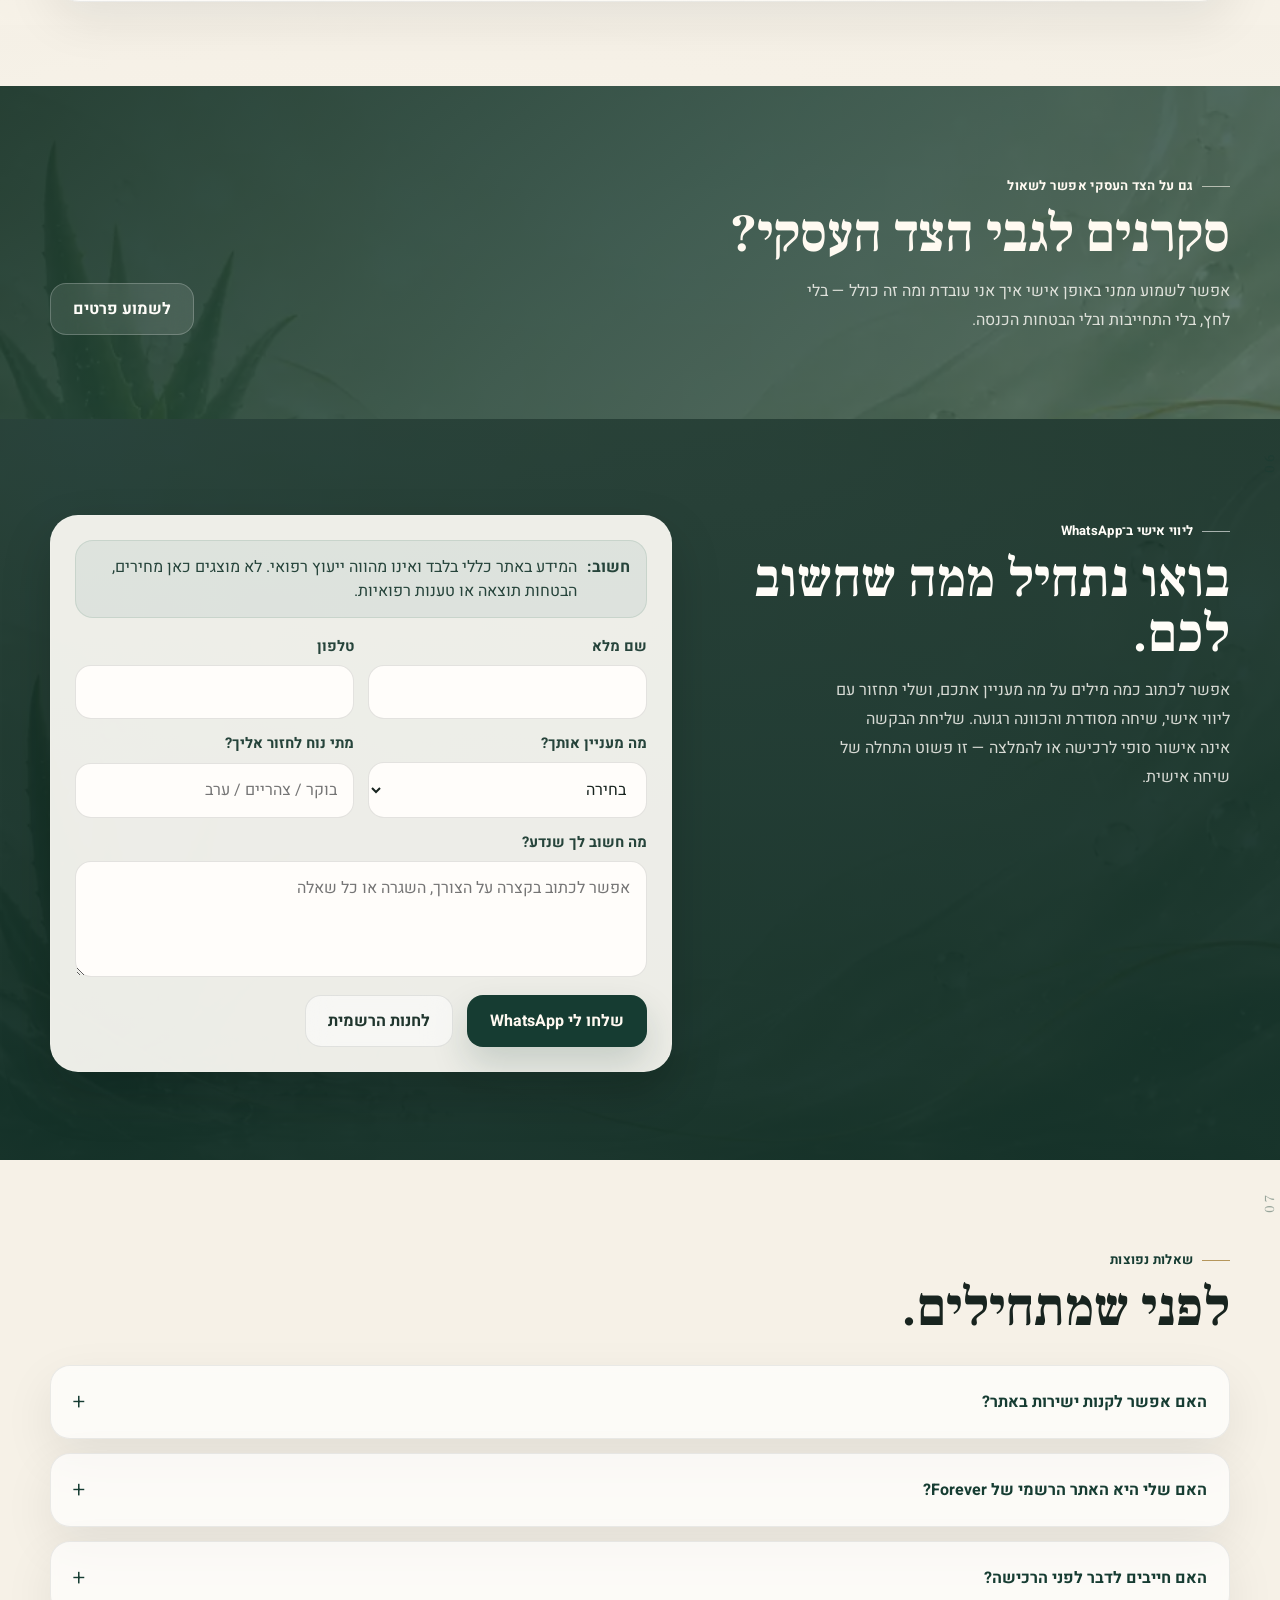
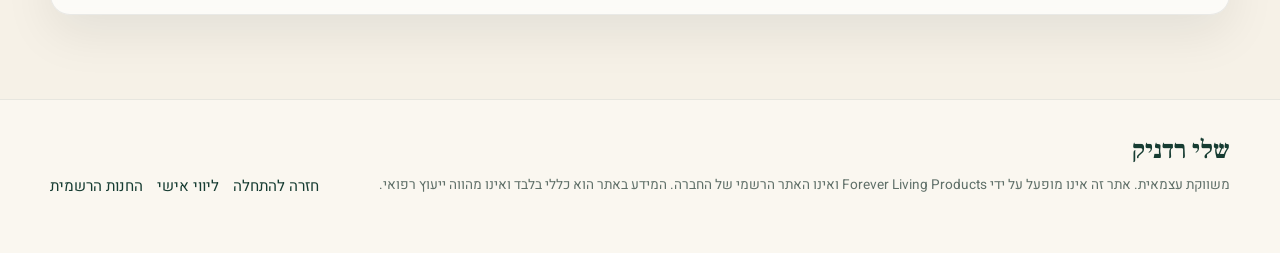
==== commit 6ed0bd0e: "Publish premium v10 layout" ====
--- a/index.html
+++ b/index.html
@@ -1 +1 @@
-<!doctype html><html lang="he" dir="rtl"><head><meta charset="utf-8"><meta name="viewport" content="width=device-width,initial-scale=1,viewport-fit=cover"><meta name="theme-color" content="#173d32"><meta name="robots" content="noindex,nofollow"><meta name="description" content="ליווי אישי של שלי רדניק לבחירה רגועה וברורה מתוך מגוון מוצרי Forever."><meta property="og:title" content="שלי רדניק — לא צריך לבחור לבד"><meta property="og:description" content="ליווי אישי, הקשבה והסבר פשוט לפני הבחירה."><title>שלי רדניק — לא צריך לבחור לבד</title><link rel="preconnect" href="https://fonts.googleapis.com"><link rel="preconnect" href="https://fonts.gstatic.com" crossorigin><link href="https://fonts.googleapis.com/css2?family=Frank+Ruhl+Libre:wght@500;600;700&family=Heebo:wght@400;500;600;700;800&display=swap" rel="stylesheet"><link rel="stylesheet" href="styles.css"></head><body><header class="header"><div class="wrap nav"><a class="brand" href="#top"><strong>שלי רדניק</strong><small>ליווי אישי לבחירה רגועה</small></a><nav class="nav-links" aria-label="ניווט ראשי"><a href="#story">הסיפור שלי</a><a href="#process">איך זה עובד</a><a href="#categories">קטגוריות</a><a href="#faq">שאלות</a><a class="nav-cta" href="#guidance">אני רוצה להתייעץ</a></nav></div></header><main><section class="hero" id="top"><div class="hero-bg" aria-hidden="true"></div><div class="liquid one" aria-hidden="true"></div><div class="liquid two" aria-hidden="true"></div><div class="gold-line" aria-hidden="true"></div><div class="wrap hero-grid"><div class="hero-copy"><span class="pill">ליווי אישי · בחירה רגועה · חנות רשמית</span><h1 aria-label="לא צריך לבחור לבד"><span><i>לא צריך</i></span><span><i>לבחור</i></span><span><i>לבד.</i></span></h1><p class="hero-lead">ליווי אישי לבחירת מוצרים שמתאימים לשגרה, להעדפות ולצרכים שלך — עם הקשבה, הסבר פשוט וזמינות גם אחרי הרכישה.</p><div class="actions"><a class="btn btn-primary" href="#guidance">אני רוצה להתייעץ</a><a class="btn btn-ghost" href="https://flpil.co.il/?agent=64213" target="_blank" rel="noopener">לחנות הרשמית</a></div><div class="trust reveal"><article><strong>מקשיבים לפני שבוחרים</strong><span>מתחילים במה שחשוב לך ולא במה שצריך למכור.</span></article><article><strong>מסבירים בפשטות</strong><span>בלי להציף ובלי להשאיר סימני שאלה.</span></article><article><strong>נשארים בקשר</strong><span>אפשר להמשיך להתייעץ גם אחרי הרכישה.</span></article></div></div><div class="hero-art reveal"><div class="portrait"></div><div class="floating-card"><strong>שירות אישי לפני מוצר</strong><p>המטרה היא לא שתבחרו מהר, אלא שתבינו טוב יותר מה מתאים לכם.</p></div></div></div></section><section class="section intro"><div class="wrap"><div class="heading-grid reveal"><div><span class="eyebrow">מתחילים במה שמעניין אותך</span><h2>לא קטלוג.<br>נקודת התחלה.</h2></div><p>במקום לעבור לבד על עשרות אפשרויות, אפשר להתחיל מתחום שמעניין אותך ולבדוק יחד מה עשוי להשתלב טוב בשגרה שלך.</p></div><div class="cards"><article class="card reveal"><span class="number">01</span><h3>משקאות אלוורה</h3><p>היכרות רגועה עם הקטגוריה והאפשרויות שבה.</p></article><article class="card reveal"><span class="number">02</span><h3>מוצרי דבורים</h3><p>הסבר פשוט על ההבדלים בין האפשרויות.</p></article><article class="card reveal"><span class="number">03</span><h3>טיפוח אישי</h3><p>בחירה לפי שגרה, נוחות והעדפות שימוש.</p></article><article class="card reveal"><span class="number">04</span><h3>טיפוח העור</h3><p>היכרות עם התחום בלי עומס ובלי לחץ.</p></article></div></div></section><section class="section story" id="story"><div class="wrap story-grid"><div class="story-picture reveal" role="img" aria-label="קומפוזיציה בוטנית בגווני ירוק וזהב"></div><div class="story-copy reveal"><span class="eyebrow">הסיפור שלי</span><h2>סקרנות שהפכה לחלק מהשגרה.</h2><p class="story-quote">“החוויה האישית שלי עם המוצרים עוררה בי סקרנות, ומאז הם הפכו לחלק מהשגרה שלי.”</p><p>ההיכרות שלי עם המוצרים התחילה בזמן נסיעה לחו״ל. עם הזמן גיליתי שלא פחות מהמוצרים עצמם, אני אוהבת את המקום של ההקשבה, ההסבר והעזרה לאנשים לבחור בצורה רגועה וברורה. אני מורה במקצועי, והליווי האישי הזה מרגיש לי טבעי מאוד.</p></div></div></section><section class="section process" id="process"><div class="wrap"><div class="heading-grid reveal"><div><span class="eyebrow">איך זה עובד</span><h2>ארבעה צעדים,<br>בלי לחץ.</h2></div><p>השיחה קצרה, אישית ומסודרת. אפשר לעצור בכל שלב, לשאול שאלות ולהחליט בקצב שלך.</p></div><div class="steps"><article class="step"><span class="number">01</span><h3>מספרים מה מחפשים</h3><p>פונים ב־WhatsApp וכותבים בקצרה מה מעניין אתכם.</p></article><article class="step"><span class="number">02</span><h3>שלי מקשיבה</h3><p>מבהירים יחד את השגרה, ההעדפות ומה חשוב לכם.</p></article><article class="step"><span class="number">03</span><h3>בוחרים ברוגע</h3><p>מקבלים תמונה ברורה יותר של האפשרויות הרלוונטיות.</p></article><article class="step"><span class="number">04</span><h3>עוברים לחנות</h3><p>כשרוצים, ממשיכים לרכישה דרך החנות הרשמית.</p></article></div></div></section><section class="section categories" id="categories"><div class="wrap"><div class="heading-grid reveal"><div><span class="eyebrow">קטגוריות</span><h2>לא כל תשובה מתחילה מאותו מוצר.</h2></div><p>הקטגוריות מוצגות בצורה ניטרלית כדי לעזור להבין את הכיוון, לא כדי לדחוף בחירה מהירה.</p></div><div class="category-grid"><article class="feature reveal"><div class="feature-copy"><h3>משקאות אלוורה</h3><p>שיחה פשוטה על הקטגוריה, סוגי השימוש ומה כדאי לבדוק לפני שבוחרים.</p></div></article><div class="category-list"><article class="category-item reveal"><h3>מוצרי דבורים</h3><p>הבנה ברורה של האפשרויות וההבדלים ביניהן.</p></article><article class="category-item reveal"><h3>טיפוח אישי</h3><p>התאמה לרוטינה, למרקם ולנוחות היומיומית.</p></article><article class="category-item reveal"><h3>טיפוח העור</h3><p>נקודת התחלה נעימה למי שרוצה להכיר את התחום.</p></article></div></div></div></section><section class="section cta" id="guidance"><div class="wrap cta-grid"><div class="reveal"><span class="eyebrow">ליווי אישי ב־WhatsApp</span><h2>בואו נתחיל ממה שחשוב לכם.</h2><p>כתבו כמה מילים על מה שמעניין אתכם, ושלי תחזור לשיחה אישית, רגועה ומסודרת. המידע באתר כללי בלבד ואינו מהווה ייעוץ רפואי.</p><div class="actions"><a class="btn btn-ghost" href="https://flpil.co.il/?agent=64213" target="_blank" rel="noopener">לחנות הרשמית</a></div></div><form class="form reveal" id="guideForm" novalidate><div class="form-grid"><div class="field"><label for="name">שם מלא</label><input id="name" name="name" autocomplete="name" required></div><div class="field"><label for="phone">טלפון</label><input id="phone" name="phone" inputmode="tel" autocomplete="tel" required></div><div class="field"><label for="interest">מה מעניין אותך?</label><select id="interest" name="interest" required><option value="">בחירה</option><option>משקאות אלוורה</option><option>מוצרי דבורים</option><option>טיפוח אישי</option><option>טיפוח העור</option><option>הזדמנות עסקית</option><option>לא בטוח/ה עדיין</option></select></div><div class="field"><label for="time">מתי נוח לחזור?</label><input id="time" name="time" placeholder="בוקר / צהריים / ערב"></div><div class="field full"><label for="note">מה חשוב לך שנדע?</label><textarea id="note" name="note" placeholder="אפשר לכתוב בקצרה על השגרה או על כל שאלה"></textarea></div></div><div class="form-actions"><button class="btn btn-primary" type="submit">שלחו לי WhatsApp</button><span class="status" id="status" aria-live="polite"></span></div></form></div></section><section class="section faq" id="faq"><div class="wrap reveal"><span class="eyebrow">שאלות נפוצות</span><h2>לפני שמתחילים.</h2><details><summary>האם אפשר לקנות ישירות באתר?</summary><p>לא. האתר מיועד לליווי ולהפניה לחנות הרשמית; אין כאן סליקה או חנות עצמאית.</p></details><details><summary>האם זה האתר הרשמי של Forever?</summary><p>לא. שלי רדניק היא משווקת עצמאית והאתר אינו מופעל על ידי החברה.</p></details><details><summary>האם חייבים לדבר לפני הרכישה?</summary><p>לא, אבל הליווי נועד לעזור להבין את האפשרויות לפני שעוברים לחנות הרשמית.</p></details></div></section></main><footer class="footer"><div class="wrap footer-grid"><div><h3>שלי רדניק</h3><small>משווקת עצמאית. אתר זה אינו מופעל על ידי Forever Living Products ואינו האתר הרשמי של החברה. המידע כללי בלבד ואינו מהווה ייעוץ רפואי.</small></div><a href="#top">חזרה להתחלה ↑</a></div></footer><nav class="mobile-bar" aria-label="פעולות מהירות"><a data-whatsapp href="https://wa.me/">WhatsApp</a><a class="main" href="#guidance">ייעוץ אישי</a><a href="https://flpil.co.il/?agent=64213" target="_blank" rel="noopener">לחנות</a></nav><script src="app.js" defer></script></body></html>+<!doctype html><html dir="rtl" lang="he"><head><meta charset="utf-8"/><meta content="width=device-width,initial-scale=1,viewport-fit=cover" name="viewport"/><meta content="#14382f" name="theme-color"/><meta content="premium-v10" name="site-version"/><meta content="noindex,nofollow" name="robots"/><meta content="ליווי אישי של שלי רדניק לבחירה רגועה וברורה מתוך מגוון מוצרי Forever." name="description"/><meta content="שלי רדניק — לא צריך לבחור לבד" property="og:title"/><meta content="ליווי אישי, הקשבה והסבר ברור לפני הבחירה." property="og:description"/><meta content="website" property="og:type"/><title>שלי רדניק — לא צריך לבחור לבד</title><link href="https://fonts.googleapis.com" rel="preconnect"/><link crossorigin="" href="https://fonts.gstatic.com" rel="preconnect"/><link href="https://fonts.googleapis.com/css2?family=Frank+Ruhl+Libre:wght@400;500;700&amp;family=Heebo:wght@300;400;500;700;800&amp;display=swap" rel="stylesheet"/><link rel="stylesheet" href="styles-0.css"><link rel="stylesheet" href="styles-1.css"><link rel="stylesheet" href="styles-2.css"><link rel="stylesheet" href="styles-3.css"><link rel="stylesheet" href="styles-4.css"></head><body><div aria-hidden="true" class="scroll-progress"><span id="scrollProgress"></span></div><a aria-label="חזרה לראש העמוד" class="back-to-top" href="#top" id="backToTop">↑</a><header class="header" id="header"><div class="wrap header-inner"><a aria-label="שלי רדניק" class="brand" href="#top"><strong>שלי רדניק</strong><span>ליווי אישי לבחירת מוצרים שמתאימים לשגרה שלך</span></a><nav aria-label="ניווט ראשי" class="nav"><a href="#story">הסיפור שלי</a><a href="#categories">קטגוריות</a><a href="#guidance">ליווי אישי</a><a href="#faq">שאלות נפוצות</a><a class="cta-link" href="#guidance">אני רוצה להתייעץ</a></nav></div></header><main><section class="hero" id="top"><div aria-hidden="true" class="hero-media"></div><div aria-hidden="true" class="hero-shade"></div><div aria-hidden="true" class="hero-orb"></div><div aria-hidden="true" class="hero-orb2"></div><div aria-hidden="true" class="hero-line"></div><div aria-hidden="true" class="hero-droplets"></div><div class="wrap hero-grid"><div class="hero-copy"><div class="hero-kicker">ליווי אישי · בחירה רגועה · חנות רשמית</div><h1 aria-label="לא צריך לבחור לבד" class="hero-title"><span class="line">לא צריך</span><span class="line">לבחור</span><span class="line">לבד.</span></h1><p class="hero-sub">ליווי אישי לבחירת מוצרים שמתאימים לשגרה, להעדפות ולצרכים שלך — עם הקשבה, הסבר פשוט וזמינות גם אחרי הרכישה.</p><div class="hero-actions"><a class="btn primary" href="#guidance">אני רוצה להתייעץ</a><a class="btn secondary" href="https://flpil.co.il/?agent=64213" rel="noopener" target="_blank">לעבור לחנות הרשמית</a><a class="btn text" href="#categories">להתחיל מתחומי עניין</a></div><div class="hero-meta reveal"><div class="meta-item spotlight-card"><strong>ליווי לפני הבחירה</strong><span>עוצרים להבין מה מתאים, לפני שלוחצים “קנייה”.</span></div><div class="meta-item spotlight-card"><strong>שפה פשוטה</strong><span>בלי עומס ובלי בלבול — הסבר קצר וברור על האפשרויות.</span></div><div class="meta-item spotlight-card"><strong>המשך קשר</strong><span>גם אחרי הרכישה, אפשר לשאול ולהתייעץ.</span></div></div></div><div class="art-panel reveal"><div class="art-frame spotlight-card"></div><div class="art-card"><strong>שירות אישי לפני מוצר</strong><p>הערך כאן אינו “גישה בלעדית”, אלא דרך רגועה ונעימה להבין את האפשרויות, לשאול שאלות ולקבל ליווי אנושי.</p></div></div></div><div aria-hidden="true" class="hero-scroll-cue"><span>לגלות עוד</span><i></i></div></section><section aria-label="עקרונות השירות" class="brand-ribbon"><div class="brand-ribbon-track"><span>ליווי אישי</span><span>הקשבה לפני בחירה</span><span>שפה פשוטה</span><span>חנות רשמית</span><span>קשר גם אחרי הרכישה</span><span>ליווי אישי</span><span>הקשבה לפני בחירה</span><span>שפה פשוטה</span><span>חנות רשמית</span><span>קשר גם אחרי הרכישה</span></div></section><section class="section section-light" id="interests"><span aria-hidden="true" class="section-number">01</span><div class="wrap split"><div class="reveal"><span class="eyebrow">מתחילים ממה שמעניין אותך</span><h2 style="margin-top:12px;">לא קטלוג. נקודת התחלה.</h2><p class="lead" style="margin-top:14px;">במקום לעבור לבד על עשרות אפשרויות, אפשר להתחיל מתחום שמעניין אותך ולבדוק יחד מה עשוי להשתלב טוב בשגרה שלך.</p></div><div class="interest-list reveal reveal-group"><article class="interest-item spotlight-card"><div class="interest-num">01</div><strong>משקאות אלוורה</strong><p>למי שמחפש/ת להכיר את הקטגוריה ולבדוק איפה היא פוגשת את השגרה.</p></article><article class="interest-item spotlight-card"><div class="interest-num">02</div><strong>מוצרי דבורים</strong><p>תחום אהוב למי שרוצה להבין מה יש בקטגוריה ומה מבדיל בין המוצרים.</p></article><article class="interest-item spotlight-card"><div class="interest-num">03</div><strong>טיפוח אישי</strong><p>מוצרים ליום־יום, עם התאמה לרוטינה, העדפות ושימוש נעים.</p></article><article class="interest-item spotlight-card"><div class="interest-num">04</div><strong>טיפוח העור</strong><p>שיחה פשוטה על הקטגוריה, המרקמים והעדפות השימוש שלך.</p></article></div></div></section><section class="section" id="story"><span aria-hidden="true" class="section-number">02</span><div class="wrap story-layout"><div class="story-media reveal spotlight-card"><div class="story-stamp">סיפור אישי · לא טענה רפואית</div></div><div class="story-copy reveal"><span class="eyebrow">הסיפור שלי</span><h2 style="margin-top:12px;">סקרנות שהפכה לחלק מהשגרה.</h2><p class="story-quote">“החוויה האישית שלי עם המוצרים עוררה בי סקרנות, ומאז הם הפכו לחלק מהשגרה שלי.”</p><p>ההיכרות שלי עם המוצרים התחילה בזמן נסיעה לחו״ל. עם הזמן גיליתי שלא פחות מהמוצרים עצמם, אני אוהבת את המקום של ההקשבה, ההסבר והעזרה לאנשים לבחור בצורה רגועה וברורה. אני מורה במקצועי, והליווי האישי הזה מרגיש לי טבעי מאוד.</p></div></div></section><section class="section section-light" id="benefits"><span aria-hidden="true" class="section-number">03</span><div class="wrap split"><div class="reveal"><span class="eyebrow">למה ליווי אישי</span><h2 style="margin-top:12px;">לפני שבוחרים, עוצרים להקשיב.</h2><p class="lead" style="margin-top:14px;">היתרון כאן אינו חנות אחרת, אלא דרך אחרת: פחות עומס, יותר הקשבה, יותר בהירות ויותר תחושה שיש מי שנמצא איתך גם אחרי הקנייה.</p></div><div class="numbers reveal"><div class="num-row"><div class="n">01</div><div><strong>הקשבה לפני המלצה</strong><p>מתחילים ממה חשוב לך, מה נוח לך ומה כבר קיים בשגרה שלך.</p></div></div><div class="num-row"><div class="n">02</div><div><strong>הסבר פשוט וברור</strong><p>בלי להציף ובלי להשאיר סימני שאלה. מסבירים בשפה נעימה ועניינית.</p></div></div><div class="num-row"><div class="n">03</div><div><strong>רכישה דרך החנות הרשמית</strong><p>המעבר עצמו נעשה אל החנות הרשמית, עם הקישור האישי של שלי.</p></div></div><div class="num-row"><div class="n">04</div><div><strong>ליווי גם לאחר הרכישה</strong><p>אפשר להמשיך לשאול, להתייעץ ולהבין טוב יותר את מה שנבחר.</p></div></div></div></div></section><section class="section" id="process"><span aria-hidden="true" class="section-number">04</span><div class="wrap reveal"><span class="eyebrow">איך זה עובד</span><h2 style="margin-top:12px;">ארבעה צעדים, בלי לחץ.</h2><div class="process-track reveal-group"><article class="process-card spotlight-card"><div class="process-step">שלב 1</div><h3>מספרים מה מחפשים</h3><p>פונים ב־WhatsApp ומספרים בקצרה מה הכיוון שמעניין אתכם.</p></article><article class="process-card spotlight-card"><div class="process-step">שלב 2</div><h3>שלי מקשיבה ושואלת</h3><p>מבהירים יחד את השגרה, ההעדפות והדברים שחשובים לכם בבחירה.</p></article><article class="process-card spotlight-card"><div class="process-step">שלב 3</div><h3>בוחרים בצורה רגועה</h3><p>מקבלים תמונה ברורה יותר של האפשרויות ומה יכול להתאים לכם.</p></article><article class="process-card spotlight-card"><div class="process-step">שלב 4</div><h3>עוברים לחנות הרשמית</h3><p>כשרוצים, ממשיכים לרכישה דרך החנות הרשמית עם הקישור של שלי.</p></article></div></div></section><div aria-hidden="true" class="liquid-divider"></div><section class="visual-break" id="approach"><div aria-hidden="true" class="visual-break-glass"></div><div class="wrap visual-break-content reveal"><span class="eyebrow">הגישה שלי</span><h2>פחות עומס. יותר בהירות.</h2><p>האתר לא נועד להחליף שיחה אנושית. הוא נועד לפתוח אותה בצורה נעימה — עם מקום לשאלות, לקצב שלך ולבחירה שלא מרגישה לחוצה.</p><div class="visual-break-mark">שלי רדניק · ליווי אישי</div></div></section><div aria-hidden="true" class="liquid-divider"></div><section class="section section-light" id="categories"><span aria-hidden="true" class="section-number">05</span><div class="wrap reveal"><span class="eyebrow">קטגוריות</span><h2 style="margin-top:12px;">לא כל תשובה מתחילה מאותו מוצר.</h2><p class="lead" style="margin-top:14px; max-width:60ch;">כל עוד אין כאן תמונות או שמות מוצרים מאושרים, הקטגוריות מוצגות בצורה ניטרלית — כדי שתוכל/י להבין את הכיוון, לא כדי לדחוף בחירה מהירה.</p><div class="categories-grid"><article class="category-feature spotlight-card"><div class="category-content"><span class="category-badge">קטגוריה מרכזית</span><h3>משקאות אלוורה</h3><p>שיחה פשוטה על הקטגוריה, על סוגי השימוש ועל מה כדאי לבדוק לפני שבוחרים.</p></div></article><div class="category-side reveal-group"><article class="category-tile spotlight-card"><strong>מוצרי דבורים</strong><p>קטגוריה שמסקרנת הרבה לקוחות, במיוחד כשצריך להבין את ההבדלים בין האפשרויות.</p></article><article class="category-tile spotlight-card"><strong>טיפוח אישי</strong><p>שגרה יומיומית, העדפות שימוש, מרקם ונוחות — הכול מתחיל משיחה רגועה.</p></article><article class="category-tile spotlight-card"><strong>טיפוח העור</strong><p>מי שמחפש/ת להכיר את התחום יכול/ה להתחיל כאן ולקבל הכוונה פשוטה.</p></article></div></div><div class="quote-band spotlight-card"><blockquote>“המטרה שלי היא לא שתבחרו מהר — אלא שתבינו טוב יותר מה מתאים לכם.”</blockquote><cite>שלי רדניק</cite></div></div></section><section class="opportunity" id="opportunity"><div class="wrap opportunity-grid reveal"><div><span class="eyebrow">גם על הצד העסקי אפשר לשאול</span><h2 style="margin-top:12px;">סקרנים לגבי הצד העסקי?</h2><p style="margin-top:14px; max-width:48ch; color:rgba(255,253,248,.82)">אפשר לשמוע ממני באופן אישי איך אני עובדת ומה זה כולל — בלי לחץ, בלי התחייבות ובלי הבטחות הכנסה.</p></div><div><a class="btn secondary" href="#guidance">לשמוע פרטים</a></div></div></section><section class="guidance" id="guidance"><span aria-hidden="true" class="section-number">06</span><div class="wrap guidance-grid"><div class="guidance-copy reveal"><span class="eyebrow">ליווי אישי ב־WhatsApp</span><h2 style="margin-top:12px;">בואו נתחיל ממה שחשוב לכם.</h2><p style="margin-top:14px;">אפשר לכתוב כמה מילים על מה מעניין אתכם, ושלי תחזור עם ליווי אישי, שיחה מסודרת והכוונה רגועה. שליחת הבקשה אינה אישור סופי לרכישה או להמלצה — זו פשוט התחלה של שיחה אישית.</p></div><div class="guidance-panel reveal"><div class="guidance-note"><strong>חשוב:</strong><span>המידע באתר כללי בלבד ואינו מהווה ייעוץ רפואי. לא מוצגים כאן מחירים, הבטחות תוצאה או טענות רפואיות.</span></div><form id="guideForm" novalidate=""><div class="form-grid"><div class="field"><label for="name">שם מלא</label><input autocomplete="name" id="name" name="name" required=""/></div><div class="field"><label for="phone">טלפון</label><input autocomplete="tel" id="phone" inputmode="tel" name="phone" required=""/></div><div class="field"><label for="interest">מה מעניין אותך?</label><select id="interest" name="interest" required=""><option value="">בחירה</option><option>משקאות אלוורה</option><option>מוצרי דבורים</option><option>טיפוח אישי</option><option>טיפוח העור</option><option>הזדמנות עסקית</option><option>לא בטוח/ה עדיין</option></select></div><div class="field"><label for="contactTime">מתי נוח לחזור אליך?</label><input id="contactTime" name="contactTime" placeholder="בוקר / צהריים / ערב"/></div><div class="field full"><label for="message">מה חשוב לך שנדע?</label><textarea id="message" name="message" placeholder="אפשר לכתוב בקצרה על הצורך, השגרה או כל שאלה"></textarea></div></div><div class="form-actions"><button class="btn primary" type="submit">שלחו לי WhatsApp</button><a class="btn secondary" href="https://flpil.co.il/?agent=64213" rel="noopener" target="_blank">לחנות הרשמית</a><div aria-live="polite" class="status" id="status"></div></div></form></div></div></section><section class="section" id="faq"><span aria-hidden="true" class="section-number">07</span><div class="wrap reveal"><span class="eyebrow">שאלות נפוצות</span><h2 style="margin-top:12px;">לפני שמתחילים.</h2><div class="faq-list"><details><summary>האם אפשר לקנות ישירות באתר?</summary><p>לא. האתר נועד לליווי אישי ולהפניה לחנות הרשמית. אין כאן סליקה, מחירים או חנות עצמאית.</p></details><details><summary>האם שלי היא האתר הרשמי של Forever?</summary><p>לא. שלי רדניק היא משווקת עצמאית, והאתר הזה אינו האתר הרשמי של החברה.</p></details><details><summary>האם חייבים לדבר לפני הרכישה?</summary><p>לא חייבים, אבל זהו השירות המרכזי של האתר: לעזור להבין מה מעניין אתכם לפני שעוברים לחנות הרשמית.</p></details></div></div></section></main><footer class="footer"><div class="wrap footer-grid"><div><h3 style="margin-bottom:10px; color:var(--green-deep)">שלי רדניק</h3><p class="small">משווקת עצמאית. אתר זה אינו מופעל על ידי Forever Living Products ואינו האתר הרשמי של החברה. המידע באתר הוא כללי בלבד ואינו מהווה ייעוץ רפואי.</p></div><div class="footer-links"><a href="#top">חזרה להתחלה</a><a href="#guidance">ליווי אישי</a><a href="https://flpil.co.il/?agent=64213" rel="noopener" target="_blank">החנות הרשמית</a></div></div></footer><nav aria-label="פעולות מהירות" class="mobile-bar" id="mobileBar"><a aria-label="החנות הרשמית" href="https://flpil.co.il/?agent=64213" rel="noopener" target="_blank">חנות</a><a class="primary" href="#guidance">ייעוץ אישי</a><a aria-label="WhatsApp" href="https://wa.me/" id="mobileWa">WhatsApp</a></nav><script defer src="app.js"></script></body></html>
--- a/styles-0.css
+++ b/styles-0.css
@@ -0,0 +1 @@
+:root { --bg:#f6f1e7; --surface:#fffdf8; --surface-soft:#f2ebde; --ink:#18241f; --ink-muted:#607069; --green:#2f6b57; --green-deep:#163c32; --green-2:#244d41; --accent:#b5965b; --accent-soft:rgba(181,150,91,.18); --border:rgba(24,36,31,.12); --shadow:0 18px 50px rgba(12,28,23,.08); --radius:24px; --hero-desk:none; --hero-mobile:none; --section-light:none; --cta-dark:none; --honey-bg:none; --aloe-square:none; --liquid-wide:none; --portrait:none; } * {box-sizing:border-box} html {scroll-behavior:smooth; overflow-x:hidden} body {margin:0; font-family:'Heebo',system-ui,-apple-system,sans-serif; color:var(--ink); background:var(--bg); overflow-x:hidden} img {max-width:100%; display:block} a {color:inherit; text-decoration:none} button,input,select,textarea {font:inherit} .wrap {width:min(1180px, calc(100% - 32px)); margin-inline:auto} .eyebrow {display:inline-flex; align-items:center; gap:.55rem; font-size:.82rem; font-weight:700; color:var(--green-deep); letter-spacing:.02em} .eyebrow::before {content:''; width:28px; height:1px; background:var(--accent)} .section {padding:84px 0; position:relative} h1,h2,h3 {font-family:'Frank Ruhl Libre',serif; line-height:1.02; margin:0; color:var(--ink)} h1 {font-size:clamp(3rem,8vw,6rem)} h2 {font-size:clamp(2rem,5vw,3.35rem)} h3 {font-size:clamp(1.2rem,3.2vw,1.6rem)} p {margin:0; color:var(--ink-muted); line-height:1.8; font-size:1rem} .header {position:fixed; inset:0 0 auto; z-index:30; transition:background .3s ease, backdrop-filter .3s ease, border-color .3s ease, transform .3s ease} .header.scrolled {background:rgba(246,241,231,.78); backdrop-filter:blur(18px); border-bottom:1px solid rgba(24,36,31,.08)} .header-inner {display:flex; align-items:center; justify-content:space-between; min-height:74px; gap:12px} .brand {display:flex; flex-direction:column; gap:2px} .brand strong {font-size:1.15rem; color:var(--green-deep)} .brand span {font-size:.82rem; color:var(--ink-muted)} .nav {display:flex; gap:20px; align-items:center} .nav a {font-size:.94rem; color:#28473e} .nav .cta-link {padding:12px 18px; border-radius:999px; background:var(--green-deep); color:#fffaf1; font-weight:700} .hero {min-height:100svh; display:grid; align-items:center; padding:120px 0 60px; position:relative; isolation:isolate} .hero::before {content:''; position:absolute; inset:0; background: radial-gradient(circle at 20% 20%, rgba(255,255,255,.72), transparent 34%), radial-gradient(circle at 75% 25%, rgba(102,168,135,.10), transparent 36%), linear-gradient(180deg, rgba(255,255,255,.15), rgba(255,255,255,0) 35%); z-index:-3} .hero-media {position:absolute; inset:0; z-index:-4; background-image:var(--hero-desk); background-size:cover; background-position:center center; opacity:.92;} .hero-shade {position:absolute; inset:0; z-index:-2; background:linear-gradient(90deg, rgba(246,241,231,.96) 0%, rgba(246,241,231,.83) 42%, rgba(246,241,231,.38) 66%, rgba(246,241,231,.05) 100%)} .hero-orb,.hero-orb2,.hero-line,.hero-droplets {position:absolute; pointer-events:none; z-index:-1;} .hero-orb {width:36vw; min-width:220px; max-width:480px; aspect-ratio:1; left:-8vw; bottom:8vh; border-radius:50%; background:radial-gradient(circle, rgba(145,198,170,.28) 0%, rgba(145,198,170,.12) 42%, transparent 72%); filter:blur(24px); animation:floatA 12s ease-in-out infinite} .hero-orb2 {width:28vw; min-width:170px; max-width:340px; aspect-ratio:1; left:18%; top:14%; border-radius:50%; background:radial-gradient(circle, rgba(190,211,198,.42) 0%, rgba(190,211,198,.12) 42%, transparent 75%); filter:blur(32px); animation:floatB 14s ease-in-out infinite} .hero-line {inset:auto auto 16% 8%; width:34%; height:1px; background:linear-gradient(90deg, rgba(181,150,91,.85), rgba(181,150,91,.05)); transform-origin:right center; animation:linePulse 8s ease-in-out infinite} .hero-droplets {right:8%; bottom:13%; width:min(44vw,380px); height:min(44vw,380px); opacity:.72} .hero-droplets::before,.hero-droplets::after {content:''; position:absolute; inset:0; background-repeat:no-repeat;} .hero-droplets::before {background-image: radial-gradient(circle at 22% 24%, rgba(255,255,255,.95) 0 7px, transparent 8px), radial-gradient(circle at 48% 62%, rgba(255,255,255,.8) 0 5px, transparent 6px), radial-gradient(circle at 73% 28%, rgba(255,255,255,.62) 0 4px, transparent 5px), radial-gradient(circle at 82% 70%, rgba(181,150,91,.75) 0 3px, transparent 4px); animation:floatC 16s ease-in-out infinite} .hero-droplets::after {background-image: radial-gradient(circle at 32% 74%, rgba(255,255,255,.62) 0 4px, transparent 5px), radial-gradient(circle at 68% 54%, rgba(226,241,233,.9) 0 9px, transparent 10px); filter:blur(1px); animation:floatA 13s ease-in-out infinite reverse} .hero-grid {display:grid; grid-template-columns:1.1fr .9fr; gap:48px; align-items:center} .hero-copy {max-width:640px} .hero-kicker {display:inline-flex; align-items:center; gap:10px; margin-bottom:18px; padding:10px 14px; border:1px solid rgba(24,36,31,.08); border-radius:999px; background:rgba(255,255,255,.5); backdrop-filter:blur(12px); color:#2c4f45; font-size:.9rem; font-weight:700} .hero-title {margin-bottom:18px; color:#143126; overflow:hidden} .hero-title .line {display:block; transform:translateY(110%); opacity:0; animation:revealUp .95s cubic-bezier(.22,1,.36,1) forwards} .hero-title .line:nth-child(2){animation-delay:.12s} .hero-title .line:nth-child(3){animation-delay:.24s} .hero-sub {max-width:40ch; font-size:1.08rem; opacity:0; transform:translateY(18px); animation:fadeLift .9s ease forwards .35s} .hero-actions {display:flex; flex-wrap:wrap; gap:14px; margin-top:28px; opacity:0; transform:translateY(18px); animation:fadeLift .9s ease forwards .48s} .btn {display:inline-flex; justify-content:center; align-items:center; gap:10px; min-height:52px; padding:0 22px; border-radius:16px; border:1px solid transparent; font-weight:700; transition:transform .25s ease, box-shadow .25s ease, background .25s ease, color .25s ease} .btn:hover {transform:translateY(-1px)} .btn:active {transform:translateY(0)} .btn:focus-visible {outline:3px solid rgba(181,150,91,.55); outline-offset:3px}
--- a/styles-1.css
+++ b/styles-1.css
@@ -0,0 +1 @@
+.btn.primary {background:var(--green-deep); color:#fff9f1; box-shadow:0 18px 36px rgba(22,60,50,.18)} .btn.secondary {background:rgba(255,255,255,.55); color:#20362e; border-color:rgba(24,36,31,.1); backdrop-filter:blur(14px)} .btn.text {padding:0; min-height:auto; border-radius:0; color:var(--green-deep)} .hero-meta {display:grid; grid-template-columns:repeat(3, minmax(0,1fr)); gap:14px; margin-top:34px; max-width:700px} .meta-item {padding:18px 16px; border-radius:20px; background:rgba(255,255,255,.52); backdrop-filter:blur(14px); border:1px solid rgba(24,36,31,.08)} .meta-item strong {display:block; color:var(--green-deep); font-size:1rem; margin-bottom:6px} .meta-item span {color:var(--ink-muted); font-size:.95rem; line-height:1.55} .art-panel {position:relative; min-height:540px} .art-frame {position:absolute; inset:0; border-radius:36px; overflow:hidden; box-shadow:var(--shadow); border:1px solid rgba(255,255,255,.65); background:linear-gradient(180deg, rgba(255,255,255,.45), rgba(255,255,255,.2))} .art-frame::before {content:''; position:absolute; inset:0; background-image:var(--portrait); background-size:cover; background-position:center; mix-blend-mode:multiply; opacity:.88; transform:scale(1.02)} .art-frame::after {content:''; position:absolute; inset:0; background:linear-gradient(180deg, rgba(255,255,255,.08), rgba(19,49,38,.1));} .art-card {position:absolute; left:5%; bottom:7%; width:min(74%, 340px); padding:20px; border-radius:24px; background:rgba(255,253,248,.82); border:1px solid rgba(24,36,31,.08); backdrop-filter:blur(14px); box-shadow:var(--shadow)} .art-card strong {display:block; color:var(--green-deep); font-size:1rem; margin-bottom:8px} .art-card p {font-size:.95rem; line-height:1.7} .section-light::before {content:''; position:absolute; inset:0; background-image:var(--section-light); background-size:cover; background-position:center; opacity:.24; z-index:-2} .section-light::after {content:''; position:absolute; inset:0; background:linear-gradient(180deg, rgba(246,241,231,.92), rgba(246,241,231,.98)); z-index:-1} .split {display:grid; grid-template-columns:1fr 1fr; gap:32px; align-items:start} .lead {font-size:1.1rem; max-width:52ch} .interest-list {display:grid; grid-template-columns:repeat(2, minmax(0,1fr)); gap:14px; margin-top:28px} .interest-item {position:relative; padding:20px 18px; border-top:1px solid var(--border); border-bottom:1px solid rgba(24,36,31,.06); background:rgba(255,255,255,.5); border-radius:18px; overflow:hidden; transition:transform .25s ease, border-color .25s ease, background .25s ease} .interest-item::before {content:''; position:absolute; right:0; top:0; bottom:0; width:3px; background:linear-gradient(180deg, var(--accent), rgba(181,150,91,0)); opacity:.6; transform:scaleY(.18); transform-origin:top; transition:transform .4s ease} .interest-item:hover {transform:translateY(-2px); border-color:rgba(24,36,31,.14); background:rgba(255,255,255,.78)} .interest-item:hover::before {transform:scaleY(1)} .interest-num {font-size:.82rem; color:var(--accent); font-weight:800; margin-bottom:8px} .interest-item strong {display:block; color:var(--green-deep); font-size:1.05rem; margin-bottom:6px} .story-layout {display:grid; grid-template-columns:.9fr 1.1fr; gap:34px; align-items:center; margin-top:28px} .story-media {min-height:420px; border-radius:30px; overflow:hidden; position:relative; box-shadow:var(--shadow); background:linear-gradient(180deg, rgba(255,255,255,.4), rgba(255,255,255,.08))} .story-media::before {content:''; position:absolute; inset:0; background-image:var(--portrait); background-size:cover; background-position:center; opacity:.95} .story-media::after {content:''; position:absolute; inset:auto 0 0; height:35%; background:linear-gradient(180deg, transparent, rgba(20,49,38,.25))} .story-stamp {position:absolute; left:18px; top:18px; padding:10px 14px; border-radius:999px; font-size:.84rem; font-weight:700; background:rgba(255,253,248,.76); border:1px solid rgba(24,36,31,.08); backdrop-filter:blur(10px)} .story-copy h2 {margin-bottom:18px} .story-quote {font-family:'Frank Ruhl Libre',serif; font-size:clamp(1.5rem,3.2vw,2.2rem); color:var(--green-deep); margin-bottom:16px} .numbers {display:grid; gap:18px; margin-top:30px} .num-row {display:grid; grid-template-columns:auto 1fr; gap:18px; padding-bottom:18px; border-bottom:1px solid var(--border)} .num-row .n {font-family:'Frank Ruhl Libre',serif; font-size:2rem; color:var(--accent); line-height:1} .num-row strong {display:block; font-size:1.08rem; color:var(--green-deep); margin-bottom:6px} .process-track {display:grid; grid-template-columns:repeat(4, minmax(0,1fr)); gap:18px; margin-top:34px} .process-card {position:relative; padding:26px 20px 22px; border-radius:24px; background:rgba(255,255,255,.72); border:1px solid rgba(24,36,31,.09); box-shadow:var(--shadow); overflow:hidden} .process-card::before {content:''; position:absolute; inset:0 auto auto 0; width:100%; height:3px; background:linear-gradient(90deg, rgba(181,150,91,.95), rgba(181,150,91,.08)); transform-origin:right center; transform:scaleX(.18)} .is-visible .process-card::before {animation:growLine .75s ease forwards} .process-step {font-size:.82rem; font-weight:800; color:var(--accent); margin-bottom:14px} .process-card h3 {margin-bottom:10px; color:var(--green-deep)} .categories-grid {display:grid; grid-template-columns:1.15fr .85fr; gap:22px; margin-top:34px} .category-feature {position:relative; min-height:420px; border-radius:30px; overflow:hidden; box-shadow:var(--shadow); color:#fffefb; background:linear-gradient(160deg, rgba(22,60,50,1), rgba(47,107,87,.88));} .category-feature::before {content:''; position:absolute; inset:0; background-image:var(--aloe-square); background-size:cover; background-position:center; mix-blend-mode:screen; opacity:.36} .category-feature::after {content:''; position:absolute; inset:0; background:linear-gradient(180deg, rgba(19,49,38,.08), rgba(19,49,38,.56))} .category-content {position:absolute; inset:auto 0 0; padding:28px; z-index:1}
--- a/styles-2.css
+++ b/styles-2.css
@@ -0,0 +1 @@
+.category-badge {display:inline-flex; margin-bottom:12px; padding:8px 12px; border-radius:999px; background:rgba(255,255,255,.14); border:1px solid rgba(255,255,255,.18); backdrop-filter:blur(10px); font-size:.82rem; font-weight:700} .category-content h3 {color:#fffef9; margin-bottom:10px} .category-content p {color:rgba(255,255,255,.82)} .category-side {display:grid; gap:16px} .category-tile {padding:22px 20px; border-radius:22px; background:rgba(255,255,255,.72); border:1px solid rgba(24,36,31,.08); box-shadow:var(--shadow)} .category-tile:nth-child(2){background-image:var(--honey-bg); background-size:cover; background-position:center; position:relative; overflow:hidden} .category-tile:nth-child(2)::before{content:''; position:absolute; inset:0; background:linear-gradient(180deg, rgba(255,253,248,.82), rgba(255,253,248,.9));} .category-tile > * {position:relative} .category-tile strong {display:block; margin-bottom:8px; color:var(--green-deep); font-size:1.05rem} .quote-band {padding:34px; border-radius:30px; margin-top:34px; background:linear-gradient(135deg, rgba(255,255,255,.76), rgba(255,253,248,.56)); border:1px solid rgba(24,36,31,.08); box-shadow:var(--shadow)} .quote-band blockquote {margin:0; font-family:'Frank Ruhl Libre',serif; font-size:clamp(1.5rem,3vw,2.35rem); color:var(--green-deep); line-height:1.35} .quote-band cite {display:block; margin-top:14px; font-style:normal; color:var(--ink-muted); font-weight:700} .opportunity {padding:84px 0; position:relative; color:#fffdf8; overflow:hidden} .opportunity::before {content:''; position:absolute; inset:0; background-image:var(--honey-bg); background-size:cover; background-position:center; opacity:.75; z-index:-2} .opportunity::after {content:''; position:absolute; inset:0; background:linear-gradient(140deg, rgba(20,49,38,.92), rgba(24,60,50,.82), rgba(33,67,56,.72)); z-index:-1} .opportunity-grid {display:grid; grid-template-columns:1fr auto; gap:28px; align-items:end} .opportunity h2,.opportunity p,.opportunity .eyebrow {color:#fffaf1} .opportunity .eyebrow::before {background:rgba(255,250,241,.6)} .opportunity .btn.secondary {background:rgba(255,255,255,.11); color:#fffdf9; border-color:rgba(255,255,255,.22)} .guidance {padding:96px 0 88px; position:relative; overflow:hidden} .guidance::before {content:''; position:absolute; inset:0; background-image:var(--cta-dark); background-size:cover; background-position:center; opacity:.92; z-index:-2} .guidance::after {content:''; position:absolute; inset:0; background:linear-gradient(180deg, rgba(18,47,39,.9), rgba(18,47,39,.96)); z-index:-1} .guidance-grid {display:grid; grid-template-columns:.92fr 1.08fr; gap:28px; align-items:start} .guidance-copy h2,.guidance-copy p,.guidance-copy .eyebrow {color:#fffdf8} .guidance-copy .eyebrow::before {background:rgba(255,255,255,.6)} .guidance-copy p {max-width:44ch; color:rgba(255,253,248,.82)} .guidance-panel {background:rgba(255,253,248,.92); border-radius:28px; padding:24px; border:1px solid rgba(255,255,255,.12); box-shadow:0 22px 50px rgba(3,12,10,.18)} .guidance-note {display:flex; align-items:flex-start; gap:10px; padding:14px 16px; margin-bottom:18px; border-radius:18px; background:rgba(47,107,87,.08); color:#26443b; border:1px solid rgba(47,107,87,.12)} .form-grid {display:grid; grid-template-columns:1fr 1fr; gap:14px} .field {display:grid; gap:8px} .field.full {grid-column:1/-1} label {font-size:.92rem; font-weight:700; color:#26443b} input,select,textarea {width:100%; min-height:52px; padding:14px 16px; border-radius:16px; border:1px solid rgba(24,36,31,.12); background:#fffdfa; color:var(--ink); transition:border-color .2s ease, box-shadow .2s ease, transform .2s ease} textarea {min-height:116px; resize:vertical} input:focus,select:focus,textarea:focus {outline:none; border-color:rgba(47,107,87,.45); box-shadow:0 0 0 4px rgba(47,107,87,.12)} .form-actions {display:flex; flex-wrap:wrap; gap:14px; align-items:center; margin-top:18px} .status {font-size:.95rem; color:#244d41; min-height:1.4em} .faq-list {display:grid; gap:14px; margin-top:28px} details {padding:20px 22px; border-radius:20px; background:rgba(255,255,255,.68); border:1px solid rgba(24,36,31,.08); box-shadow:var(--shadow)} summary {cursor:pointer; list-style:none; font-weight:700; color:var(--green-deep)} summary::-webkit-details-marker {display:none} details p {margin-top:12px} .footer {padding:38px 0 56px; border-top:1px solid rgba(24,36,31,.08); background:rgba(255,255,255,.38)} .footer-grid {display:grid; grid-template-columns:1fr auto; gap:24px; align-items:end} .footer-links {display:flex; flex-wrap:wrap; gap:14px; color:var(--green-deep); font-size:.95rem} .small {font-size:.85rem; color:var(--ink-muted); line-height:1.7} .reveal {opacity:0; transform:translateY(28px); transition:opacity .8s cubic-bezier(.22,1,.36,1), transform .8s cubic-bezier(.22,1,.36,1)} .reveal.is-visible {opacity:1; transform:none} .mobile-bar {position:fixed; left:12px; right:12px; bottom:12px; z-index:40; display:none; grid-template-columns:1fr 1.2fr 1fr; gap:10px; padding:10px; border-radius:22px; background:rgba(255,253,248,.86); border:1px solid rgba(24,36,31,.08); backdrop-filter:blur(16px); box-shadow:0 16px 36px rgba(12,28,23,.12); transform:translateY(140%); transition:transform .35s ease} .mobile-bar.show {transform:translateY(0)} .mobile-bar a {display:flex; justify-content:center; align-items:center; min-height:46px; border-radius:14px; background:#fffdf9; color:#24453d; font-weight:700; border:1px solid rgba(24,36,31,.08)} .mobile-bar a.primary {background:var(--green-deep); color:#fffef9} @keyframes revealUp {to {transform:none; opacity:1}} @keyframes fadeLift {to {transform:none; opacity:1}} @keyframes floatA {0%,100%{transform:translate3d(0,0,0)}50%{transform:translate3d(10px,-12px,0)}} @keyframes floatB {0%,100%{transform:translate3d(0,0,0) scale(1)}50%{transform:translate3d(-8px,12px,0) scale(1.03)}} @keyframes floatC {0%,100%{transform:translate3d(0,0,0)}50%{transform:translate3d(-6px,-10px,0)}} @keyframes linePulse {0%,100%{transform:scaleX(.65); opacity:.6}50%{transform:scaleX(1); opacity:1}} @keyframes growLine {to {transform:scaleX(1)}}
--- a/styles-3.css
+++ b/styles-3.css
@@ -0,0 +1 @@
+@media (max-width: 980px) { .hero-grid,.split,.story-layout,.categories-grid,.guidance-grid,.opportunity-grid {grid-template-columns:1fr} .art-panel {min-height:300px} .process-track {grid-template-columns:1fr 1fr} .nav a:not(.cta-link) {display:none} } @media (max-width: 760px) { .wrap {width:min(100% - 24px, 1120px)} .section {padding:72px 0} .header-inner {min-height:68px} .hero {padding-top:102px; min-height:auto} .hero-media {background-image:var(--hero-mobile); background-position:center top} .hero-shade {background:linear-gradient(180deg, rgba(246,241,231,.94) 0%, rgba(246,241,231,.84) 46%, rgba(246,241,231,.32) 100%)} .hero-grid {gap:26px} .hero-orb {width:56vw; left:-14vw; bottom:36vh} .hero-orb2 {width:42vw; left:auto; right:-8vw; top:8vh} .hero-line {width:60%; left:auto; right:8%; bottom:26%} .hero-droplets {right:4%; bottom:26%; width:56vw; height:56vw; opacity:.55} .art-panel {display:none} .hero-meta {grid-template-columns:1fr; gap:10px; margin-top:24px} .interest-list,.form-grid,.process-track {grid-template-columns:1fr} .story-layout {gap:18px} .story-media {min-height:300px} .guidance-panel {padding:18px} .footer-grid {grid-template-columns:1fr} .mobile-bar {display:grid} } @media (prefers-reduced-motion: reduce) { html {scroll-behavior:auto} *,*::before,*::after {animation:none !important; transition:none !important} .reveal {opacity:1; transform:none} .hero-title .line,.hero-sub,.hero-actions {opacity:1; transform:none} } html,body{overflow-x:clip} body{position:relative} body::before{content:"";position:fixed;inset:0;pointer-events:none;z-index:90;opacity:.035;background-image:radial-gradient(circle at 20% 20%,#1d4638 0 1px,transparent 1.4px);background-size:11px 11px;mix-blend-mode:multiply} .scroll-progress{position:fixed;inset:0 0 auto;height:3px;z-index:120;background:rgba(255,255,255,.08);pointer-events:none} .scroll-progress span{display:block;width:100%;height:100%;background:linear-gradient(90deg,var(--gold),#e2cf9a,var(--green));transform:scaleX(0);transform-origin:right center;will-change:transform} .section{isolation:isolate} .section-number{position:absolute;top:32px;inset-inline-start:max(18px,calc((100vw - 1180px)/2));font-family:'Frank Ruhl Libre',serif;font-size:.86rem;letter-spacing:.22em;color:rgba(22,60,50,.42);writing-mode:vertical-rl;transform:rotate(180deg)} .section-number::after{content:"";display:block;width:1px;height:42px;background:linear-gradient(var(--gold),transparent);margin:10px auto 0} .brand-ribbon{position:relative;overflow:hidden;border-block:1px solid rgba(24,36,31,.09);background:rgba(255,253,248,.7);backdrop-filter:blur(14px)} .brand-ribbon::before,.brand-ribbon::after{content:"";position:absolute;top:0;bottom:0;width:12vw;z-index:2;pointer-events:none} .brand-ribbon::before{right:0;background:linear-gradient(90deg,transparent,var(--bg))} .brand-ribbon::after{left:0;background:linear-gradient(-90deg,transparent,var(--bg))} .brand-ribbon-track{display:flex;gap:42px;width:max-content;padding:18px 0;animation:ribbon 28s linear infinite} .brand-ribbon-track span{display:inline-flex;align-items:center;gap:42px;color:#35584d;font-size:.84rem;font-weight:700;white-space:nowrap;letter-spacing:.035em} .brand-ribbon-track span::after{content:"";width:5px;height:5px;border-radius:50%;background:var(--gold);box-shadow:0 0 0 5px rgba(181,150,91,.12)} @keyframes ribbon{to{transform:translateX(50%)}} .hero-scroll-cue{position:absolute;bottom:24px;right:50%;translate:50% 0;display:grid;place-items:center;gap:8px;color:rgba(20,49,38,.65);font-size:.76rem;font-weight:700;z-index:3} .hero-scroll-cue i{width:1px;height:44px;background:linear-gradient(var(--gold),transparent);animation:cue 2.2s ease-in-out infinite;transform-origin:top} @keyframes cue{0%,100%{transform:scaleY(.35);opacity:.45}50%{transform:scaleY(1);opacity:1}} .visual-break{position:relative;min-height:560px;display:grid;align-items:end;overflow:hidden;color:#fffdf8;isolation:isolate} .visual-break::before{content:"";position:absolute;inset:-8%;z-index:-3;background-image:var(--liquid-wide);background-size:cover;background-position:center;transform:translateY(var(--break-shift,0)) scale(1.08);will-change:transform} .visual-break::after{content:"";position:absolute;inset:0;z-index:-2;background:linear-gradient(180deg,rgba(13,45,35,.05),rgba(13,45,35,.82) 78%,rgba(13,45,35,.94))} .visual-break-glass{position:absolute;inset:12% auto auto 7%;width:min(34vw,430px);aspect-ratio:1;border-radius:48% 52% 62% 38%/44% 58% 42% 56%;border:1px solid rgba(255,255,255,.35);background:linear-gradient(145deg,rgba(255,255,255,.16),rgba(255,255,255,.02));box-shadow:inset 20px 16px 38px rgba(255,255,255,.12),0 30px 90px rgba(0,0,0,.15);backdrop-filter:blur(5px);animation:floatB 13s ease-in-out infinite} .visual-break-content{padding-block:90px 62px;max-width:760px} .visual-break .eyebrow,.visual-break h2,.visual-break p{color:#fffdf8} .visual-break h2{font-size:clamp(2.6rem,6vw,5.4rem);margin:14px 0 18px;max-width:11ch} .visual-break p{color:rgba(255,253,248,.82);max-width:50ch;font-size:1.08rem} .visual-break-mark{display:flex;gap:12px;align-items:center;margin-top:26px;font-size:.88rem;font-weight:700;color:#e4d6ae} .visual-break-mark::before{content:"";width:54px;height:1px;background:#e4d6ae} .spotlight-card{position:relative;overflow:hidden;transform-style:preserve-3d;transition:transform .35s var(--ease),box-shadow .35s var(--ease)} .spotlight-card::after{content:"";position:absolute;inset:-1px;pointer-events:none;background:radial-gradient(300px circle at var(--mx,50%) var(--my,50%),rgba(255,255,255,.28),transparent 42%);opacity:0;transition:opacity .3s} .spotlight-card:hover::after{opacity:1} .spotlight-card:hover{box-shadow:0 30px 80px rgba(16,49,38,.14)} .reveal-group>*{opacity:0;transform:translateY(22px);transition:opacity .7s var(--ease),transform .7s var(--ease)} .reveal-group.is-visible>*{opacity:1;transform:none} .reveal-group.is-visible>*:nth-child(2){transition-delay:.08s} .reveal-group.is-visible>*:nth-child(3){transition-delay:.16s} .reveal-group.is-visible>*:nth-child(4){transition-delay:.24s} .reveal-group.is-visible>*:nth-child(5){transition-delay:.32s}
--- a/styles-4.css
+++ b/styles-4.css
@@ -0,0 +1 @@
+.nav a.active{color:var(--green-deep);font-weight:800} .nav a.active::after{transform:scaleX(1)} .liquid-divider{height:76px;position:relative;overflow:hidden;background:linear-gradient(180deg,transparent,rgba(220,235,225,.32))} .liquid-divider::before,.liquid-divider::after{content:"";position:absolute;border:1px solid rgba(181,150,91,.28);border-radius:50%;width:74%;height:52px;left:13%;top:20px;transform:rotate(-2deg)} .liquid-divider::after{top:32px;left:3%;width:88%;border-color:rgba(63,118,95,.18);transform:rotate(2deg)} .story-media,.category-feature,.art-frame{transition:transform .8s var(--ease),filter .8s var(--ease)} .story-media:hover,.category-feature:hover,.art-frame:hover{transform:scale(1.012);filter:saturate(1.05) contrast(1.015)} .faq-list details[open]{background:rgba(255,255,255,.92);border-color:rgba(47,107,87,.18)} .faq-list summary{display:flex;justify-content:space-between;gap:20px;align-items:center} .faq-list summary::after{content:"+";font-family:'Heebo',sans-serif;font-size:1.4rem;font-weight:300;color:var(--gold);transition:transform .3s} .faq-list details[open] summary::after{transform:rotate(45deg)} .back-to-top{position:fixed;left:18px;bottom:18px;z-index:50;width:48px;height:48px;border:1px solid rgba(24,36,31,.1);border-radius:50%;display:grid;place-items:center;background:rgba(255,253,248,.82);backdrop-filter:blur(12px);box-shadow:0 14px 35px rgba(15,40,31,.13);color:var(--green-deep);opacity:0;transform:translateY(12px);pointer-events:none;transition:.3s var(--ease)} .back-to-top.show{opacity:1;transform:none;pointer-events:auto} @media(max-width:760px){ .section-number{display:none}.brand-ribbon-track{padding:14px 0;gap:30px;animation-duration:22s}.brand-ribbon-track span{gap:30px;font-size:.78rem}.hero-scroll-cue{display:none}.visual-break{min-height:480px}.visual-break-glass{width:60vw;left:-12%;top:8%}.visual-break-content{padding-block:150px 52px}.visual-break h2{max-width:9ch}.back-to-top{bottom:88px;width:44px;height:44px}.liquid-divider{height:52px} } @media(prefers-reduced-motion:reduce){.brand-ribbon-track{animation:none}.hero-scroll-cue i{animation:none}.visual-break-glass{animation:none}.reveal-group>*{opacity:1;transform:none}} html,body{width:100%;max-width:100%;overflow-x:clip} .hero,.brand-ribbon,.visual-break{contain:paint;max-width:100vw} .brand-ribbon-track{max-width:none} .art-frame::before{mix-blend-mode:normal;opacity:1;filter:saturate(.9) contrast(1.04);background-position:center 58%} .art-frame::after{background:linear-gradient(180deg,rgba(255,255,255,.02),rgba(19,49,38,.18))} .art-frame{box-shadow:0 34px 90px rgba(25,67,51,.16),inset 0 0 0 1px rgba(255,255,255,.45)} .hero-copy{padding-block:12px} .interest-item,.process-card,.category-tile,details{backdrop-filter:blur(5px)} @media(max-width:760px){ body{padding-bottom:82px} .section{padding:58px 0} .header-inner{min-height:64px} .brand strong{font-size:1rem}.brand span{font-size:.76rem;max-width:205px;line-height:1.35} .nav .cta-link{min-height:46px;padding:0 16px;font-size:.9rem} .hero{padding-top:92px;padding-bottom:42px} .hero-title{margin-bottom:14px}.hero-sub{font-size:1rem;line-height:1.72} .hero-actions{margin-top:22px}.btn{min-height:50px;padding-inline:18px} .hero-meta{margin-top:20px} .meta-item{padding:16px 15px} .visual-break-content{padding-block:130px 46px} .visual-break{min-height:450px} .quote-band{padding:24px 20px} .mobile-bar{bottom:max(10px,env(safe-area-inset-bottom))} } .art-frame::before{background-image:var(--aloe-square);background-size:cover;background-position:center;opacity:.92;filter:saturate(.92) contrast(1.05)} .art-frame::after{background:linear-gradient(135deg,rgba(255,253,248,.08),rgba(19,49,38,.08) 45%,rgba(19,49,38,.28))} .art-card{background:rgba(255,253,248,.88);box-shadow:0 22px 50px rgba(10,35,26,.16)} .art-frame.spotlight-card{position:absolute;inset:0}
